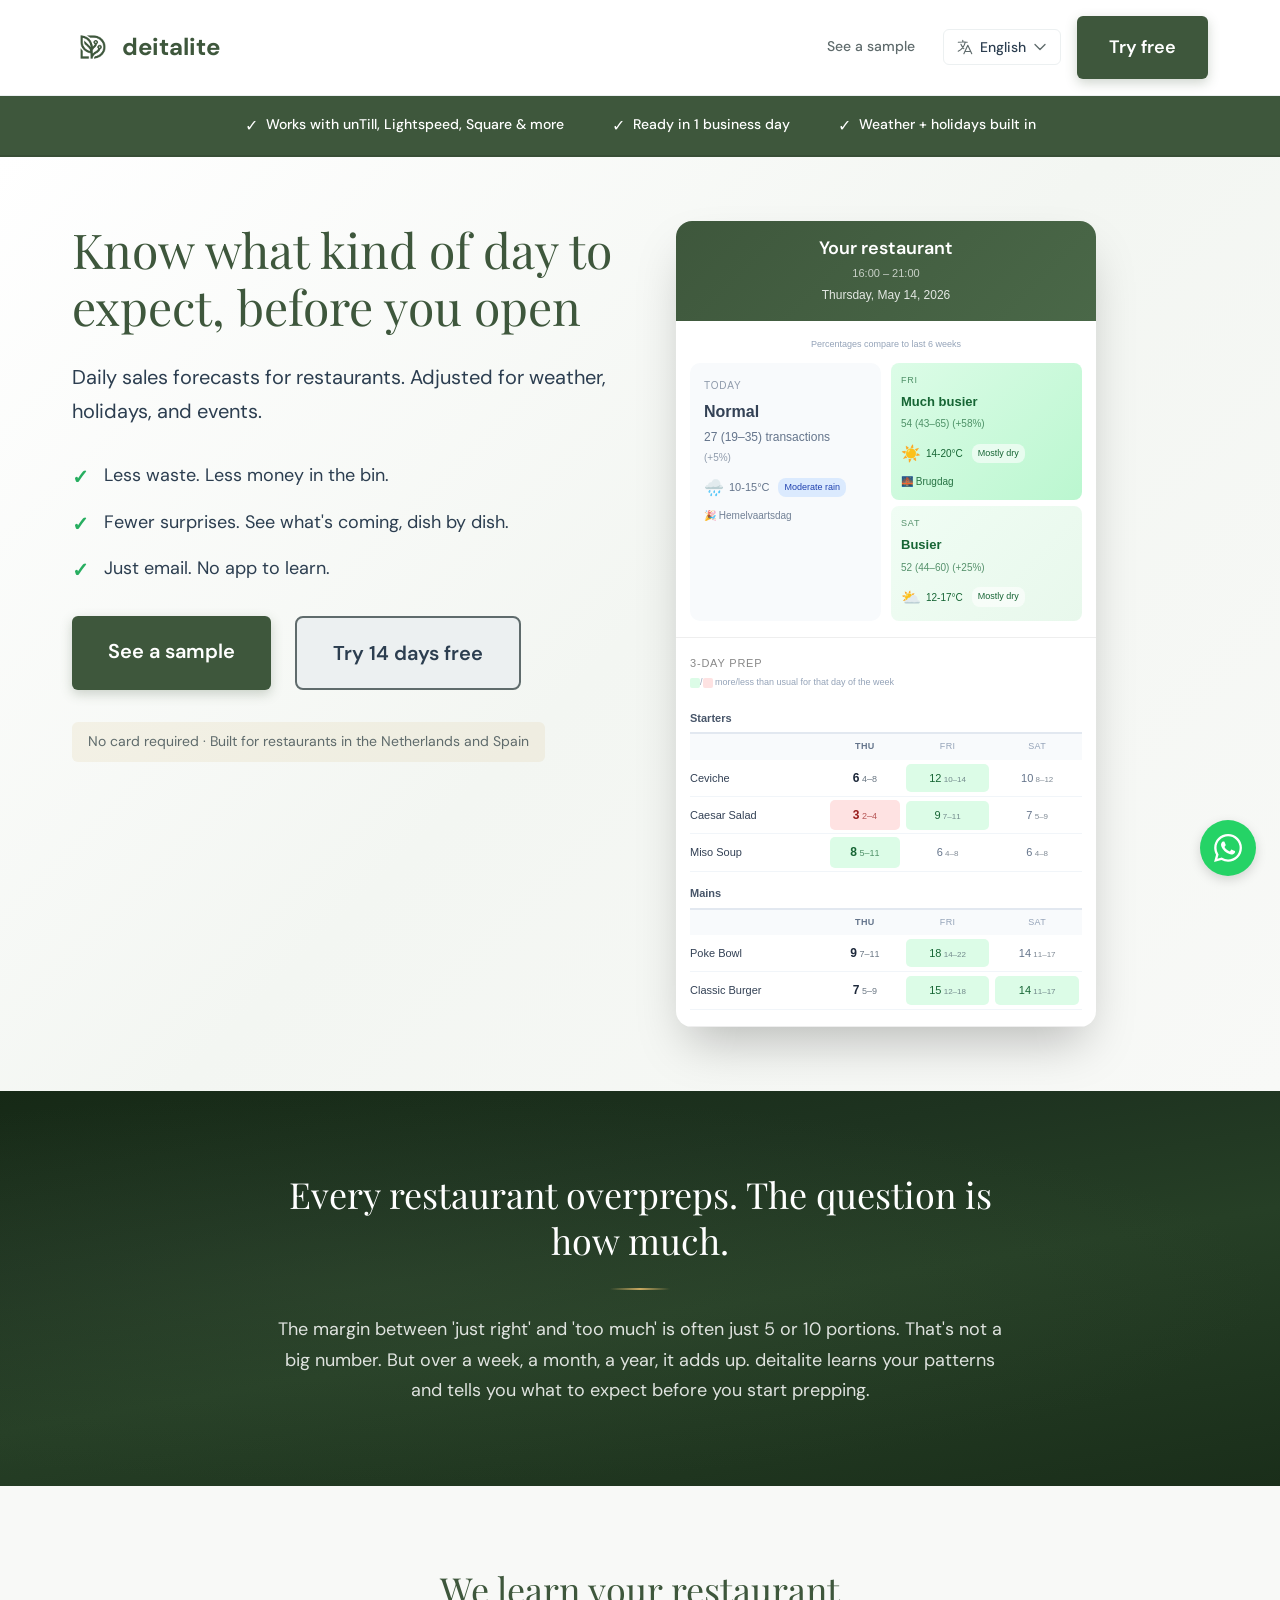
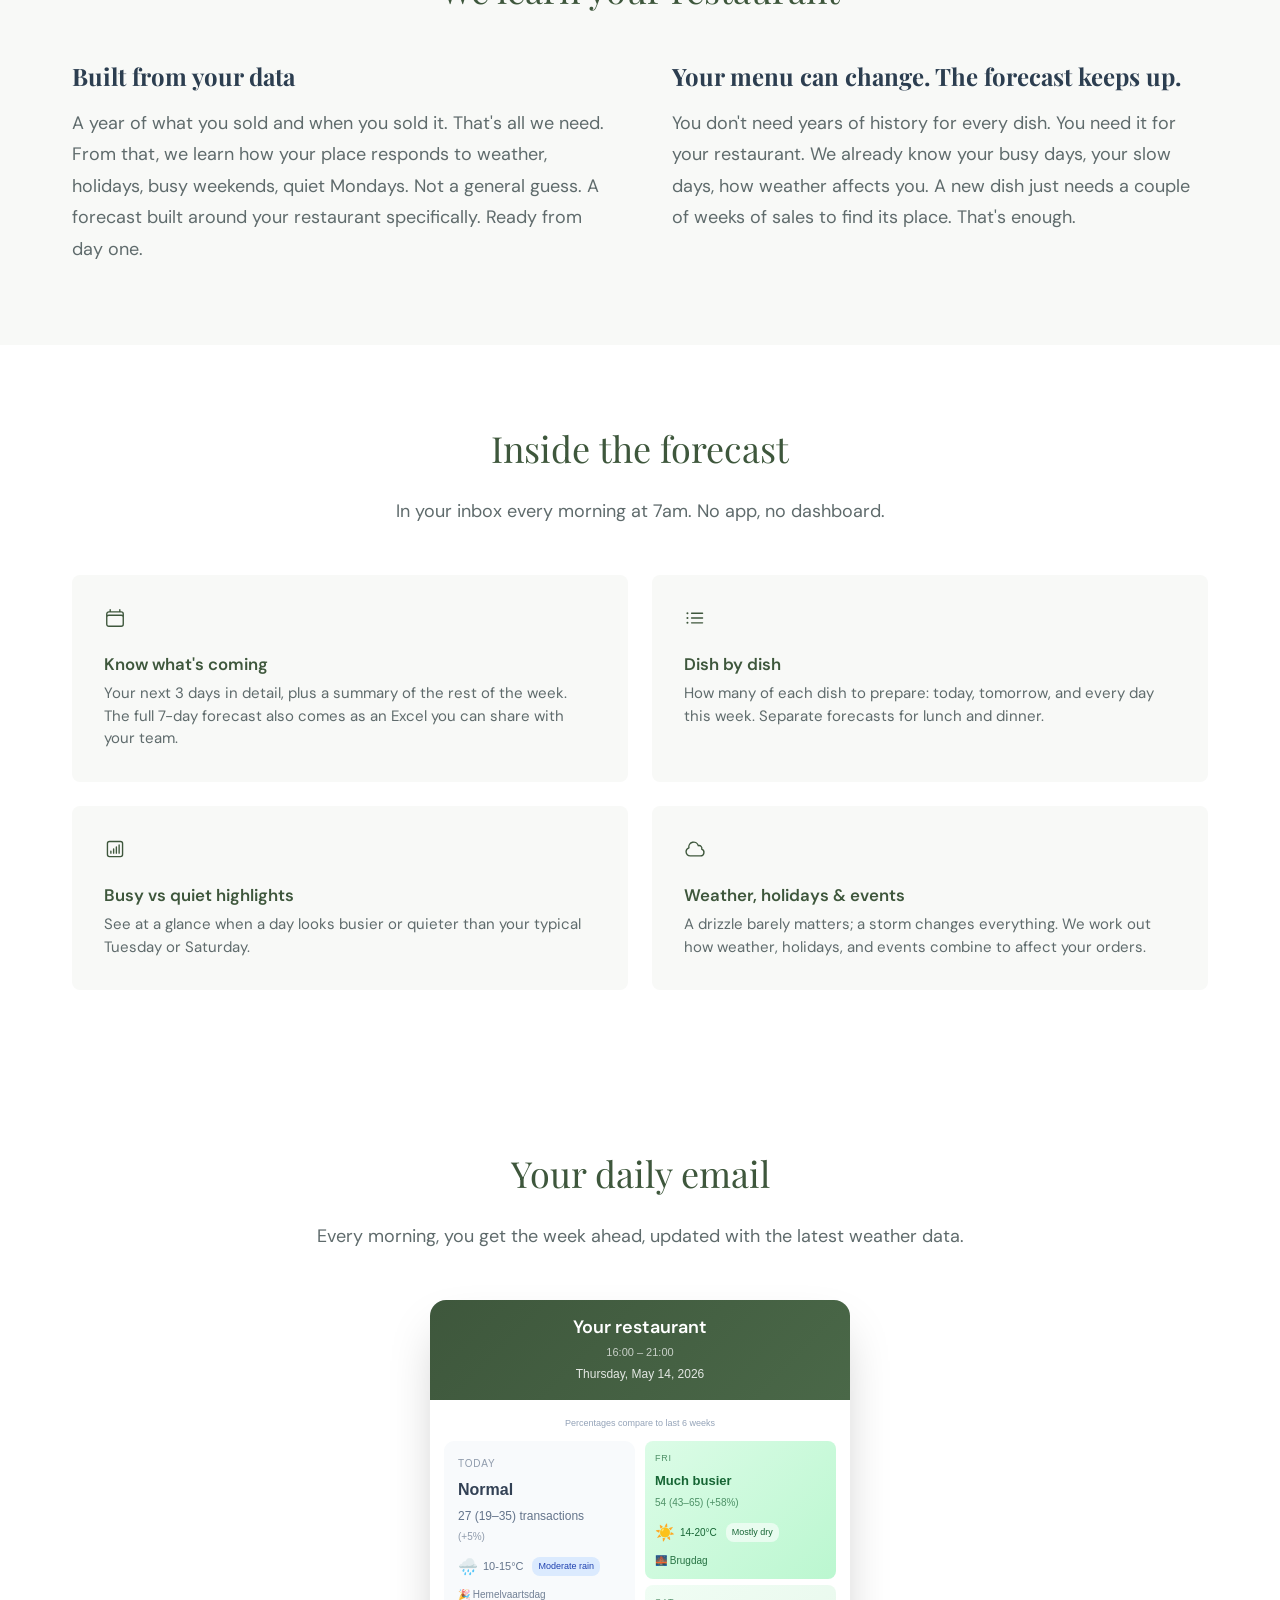
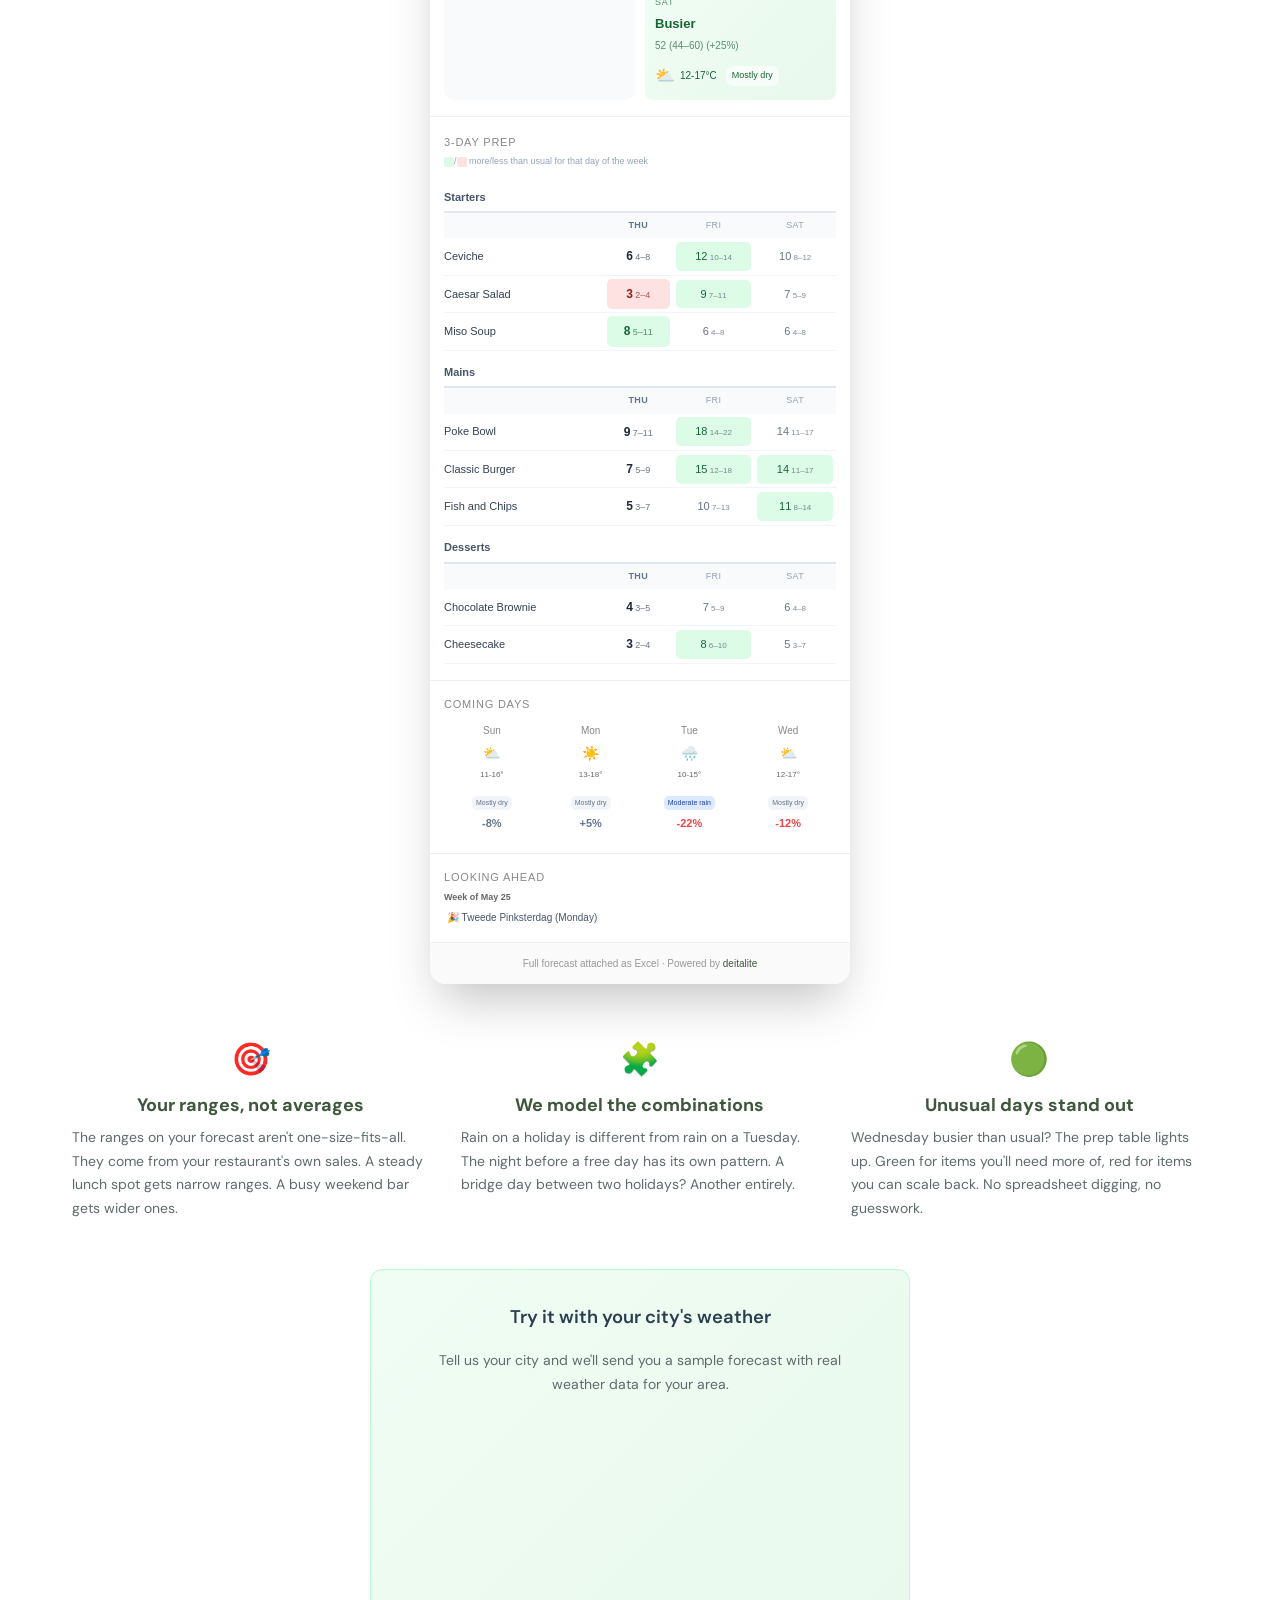
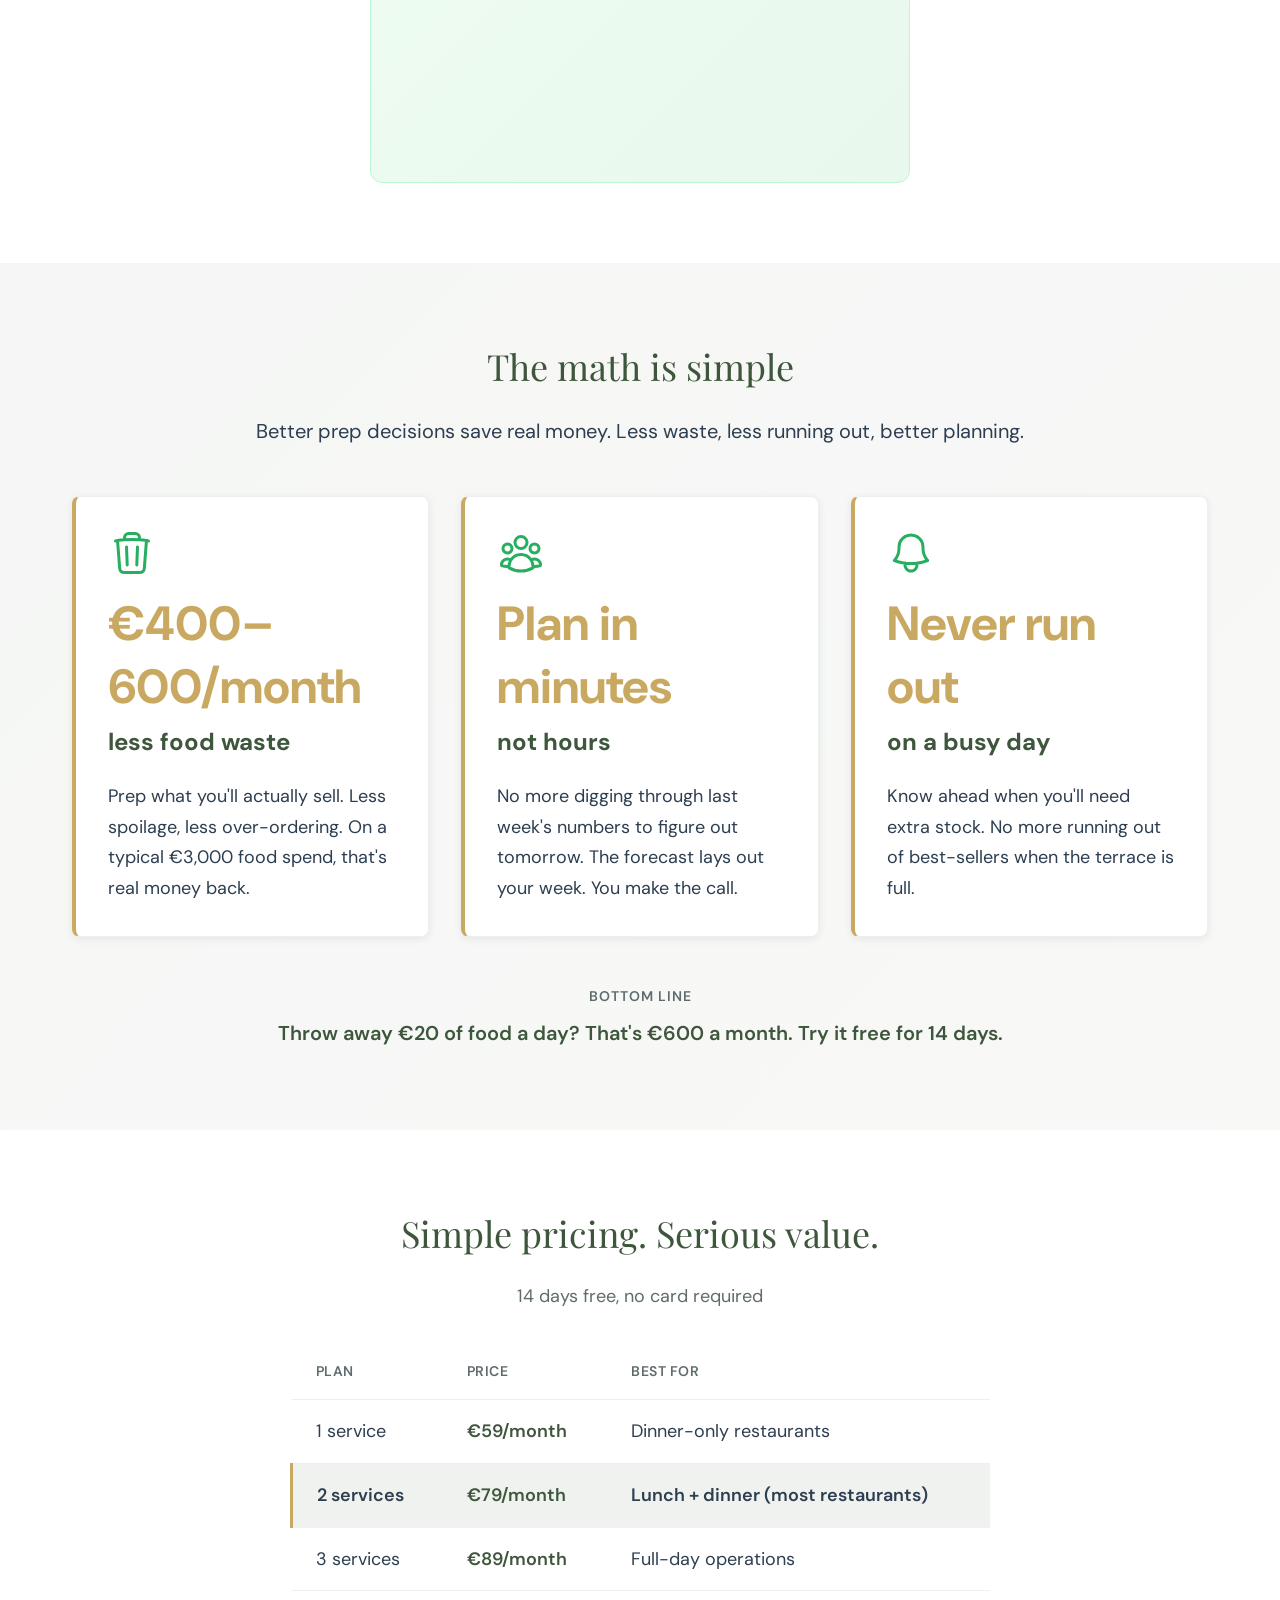
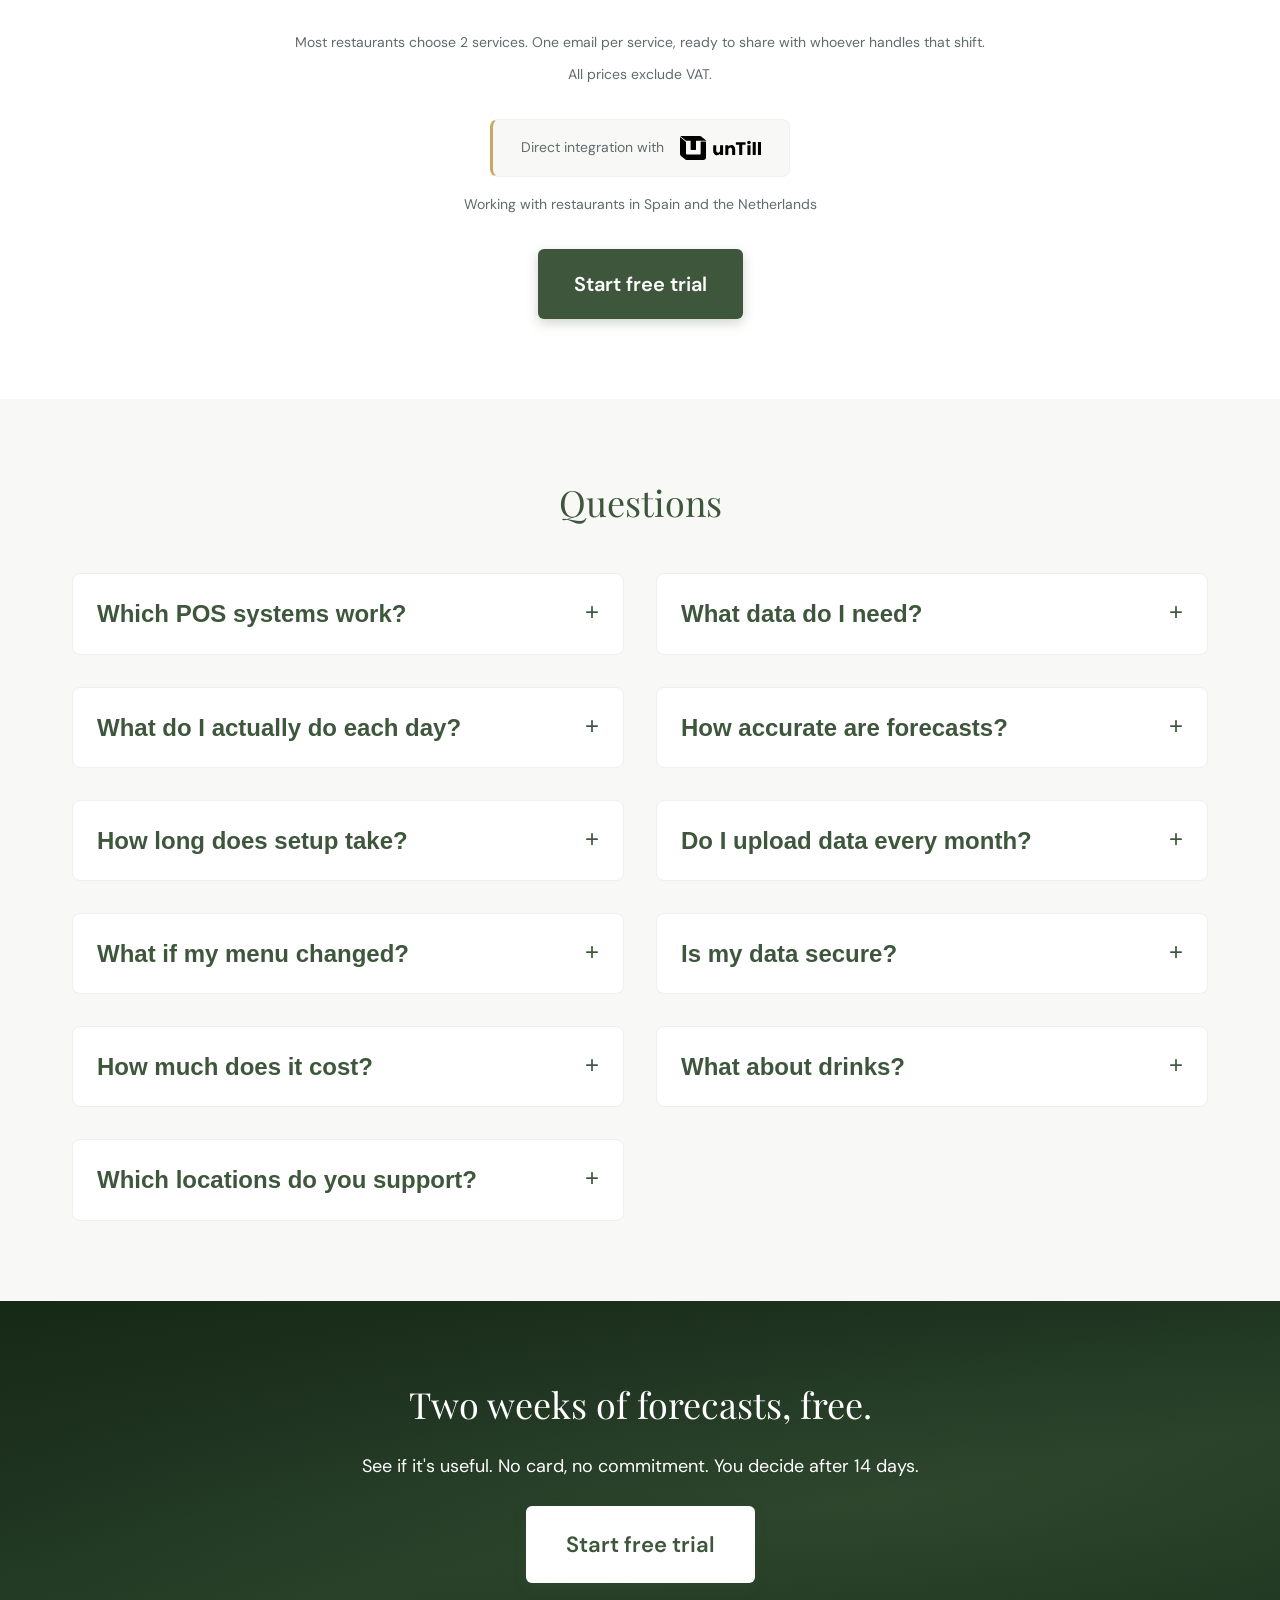
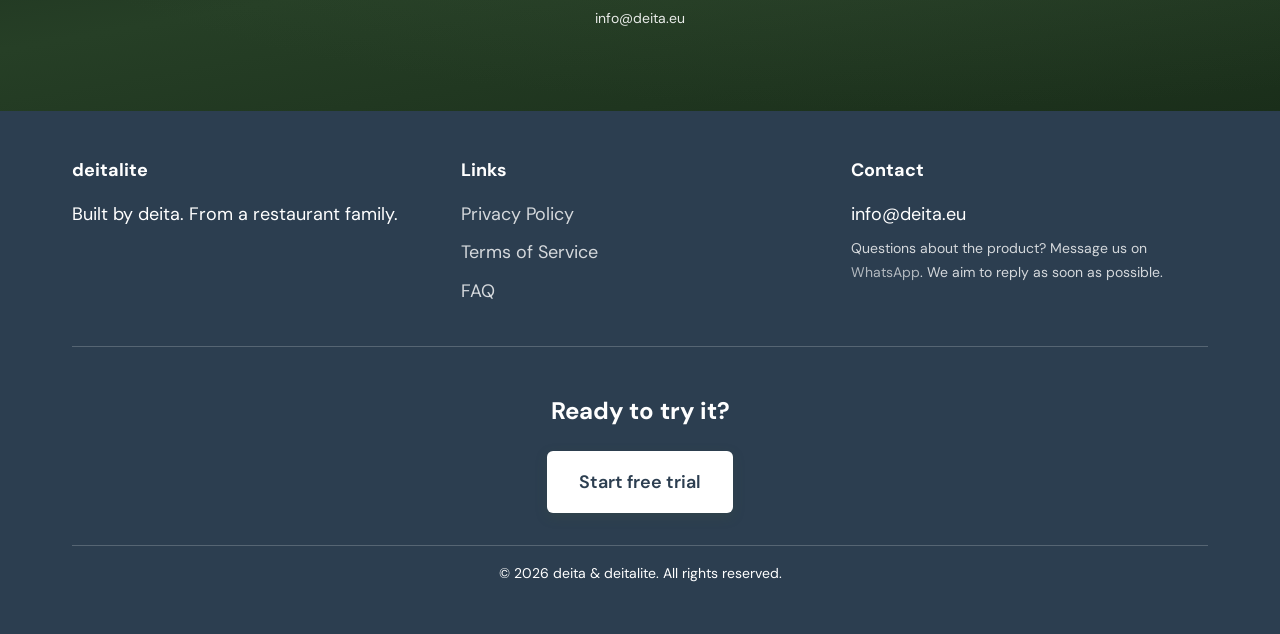
==== index.html @ 042b3a2a "Align copy with lo-hi ranges + gradient data FAQ (Gate 8 approved) Range-copy sweep (inter-claude 20" ====
<!DOCTYPE html>
<html lang="en">
<head>
  <meta charset="UTF-8">
  <meta name="viewport" content="width=device-width, initial-scale=1.0">
  <title>deitalite | Daily Prep Plan Adjusted for Weather</title>
  <meta name="description" content="Your daily prep plan, already adjusted for the weather. Item-level quantities for the week ahead. Works with any POS export. Try 14 days free.">

  <!-- Open Graph (social sharing) -->
  <meta property="og:title" content="deitalite | Daily Prep Plan Adjusted for Weather">
  <meta property="og:description" content="Stop guessing prep. Get item-level quantities for the week ahead, adjusted for weather.">
  <meta property="og:image" content="https://deitalite.com/assets/images/og-image.png">
  <meta property="og:url" content="https://deitalite.com">
  <meta property="og:type" content="website">

  <!-- Canonical URL -->
  <link rel="canonical" href="https://deitalite.com/">

  <!-- Favicon -->
  <link rel="icon" type="image/png" href="favicon.png">
  <link rel="apple-touch-icon" href="favicon.png">

  <!-- Fonts (non-render-blocking: loads async, swaps in when ready) -->
  <link rel="preconnect" href="https://fonts.googleapis.com">
  <link rel="preconnect" href="https://fonts.gstatic.com" crossorigin>
  <link href="https://fonts.googleapis.com/css2?family=DM+Sans:wght@300;400;500;600;700&family=Playfair+Display:wght@400;700&display=swap" rel="stylesheet" media="print" onload="this.media='all'">

  <!-- Styles -->
  <link rel="stylesheet" href="css/main.css">

  <!-- Privacy-friendly analytics by Plausible -->
  <script async src="https://plausible.io/js/pa-65TSuSNlhsvQWSmN3Vd-s.js"></script>
  <script>
    window.plausible=window.plausible||function(){(plausible.q=plausible.q||[]).push(arguments)},plausible.init=plausible.init||function(i){plausible.o=i||{}};
    plausible.init()
  </script>

  <!-- Schema Markup -->
  <script type="application/ld+json">
  {
    "@context": "https://schema.org",
    "@type": "SoftwareApplication",
    "name": "deitalite",
    "applicationCategory": "BusinessApplication",
    "description": "Daily prep plan for restaurants, adjusted for weather and local events"
  }
  </script>
  <script type="application/ld+json">
  {
    "@context": "https://schema.org",
    "@type": "FAQPage",
    "mainEntity": [
      {"@type": "Question", "name": "Which POS systems work?", "acceptedAnswer": {"@type": "Answer", "text": "We have direct integration with unTill. For other systems (Lightspeed, Square, Toast, Zettle, etc.), export item-level sales as Excel."}},
      {"@type": "Question", "name": "What data do I need?", "acceptedAnswer": {"@type": "Answer", "text": "The more history, the better. A full year covers all seasons; two years is sharpest. Less than a year still works: you get forecasts from day one, and the forecast catches up on seasons it has not seen yet as they come in. Your export should include the date, what was sold, and how many."}},
      {"@type": "Question", "name": "How accurate are forecasts?", "acceptedAnswer": {"@type": "Answer", "text": "Honest enough to plan by. Every forecast shows a number plus a range: plan for 12, and a normal day lands between 8 and 16. About 7 days out of 10, actual sales land inside that range, and the range is sized to how much your sales actually vary. The goal isn't to hit exact numbers. It's to reduce waste, avoid running out, and spot unusual days before they happen."}},
      {"@type": "Question", "name": "How long does setup take?", "acceptedAnswer": {"@type": "Answer", "text": "1 business day. You export and send your sales data. We build your forecast and start sending daily emails within one business day."}},
      {"@type": "Question", "name": "How much does it cost?", "acceptedAnswer": {"@type": "Answer", "text": "€59-89/month depending on how many services you need. Start with a 14-day free trial, no card required."}}
    ]
  }
  </script>
</head>
<body>

  <!-- Header (Sticky) -->
  <header id="header">
    <div class="container">
      <a href="#" class="logo"><img src="assets/images/deita_only_logo.png" alt="" class="logo-icon">deitalite</a>
      <div class="header-right">
        <!-- Secondary link: See a sample -->
        <a href="#proof" class="header-link" data-i18n="nav.sample">See a sample</a>
        <!-- Language Selector -->
        <div id="language-selector" class="language-selector" role="combobox" aria-expanded="false" aria-haspopup="listbox" aria-label="Select language">
          <button type="button" class="lang-button" aria-expanded="false" aria-haspopup="listbox">
            <svg class="lang-icon" xmlns="http://www.w3.org/2000/svg" fill="none" viewBox="0 0 24 24" stroke-width="1.5" stroke="currentColor" aria-hidden="true">
              <path stroke-linecap="round" stroke-linejoin="round" d="m10.5 21 5.25-11.25L21 21m-9-3h7.5M3 5.621a48.474 48.474 0 0 1 6-.371m0 0c1.12 0 2.233.038 3.334.114M9 5.25V3m3.334 2.364C11.176 10.658 7.69 15.08 3 17.502m9.334-12.138c.896.061 1.785.147 2.666.257m-4.589 8.495a18.023 18.023 0 0 1-3.827-5.802" />
            </svg>
            <span id="current-lang">English</span>
            <svg class="chevron-icon" xmlns="http://www.w3.org/2000/svg" fill="none" viewBox="0 0 24 24" stroke-width="2" stroke="currentColor" width="14" height="14" aria-hidden="true">
              <path stroke-linecap="round" stroke-linejoin="round" d="m19.5 8.25-7.5 7.5-7.5-7.5" />
            </svg>
          </button>
          <div class="lang-dropdown" role="listbox" aria-label="Languages">
            <div class="lang-option" role="option" data-lang="en" tabindex="0">English</div>
            <div class="lang-option" role="option" data-lang="nl" tabindex="0">Nederlands</div>
            <div class="lang-option" role="option" data-lang="es" tabindex="0">Español</div>
          </div>
        </div>
        <a href="start.html" class="btn-primary" data-i18n="nav.cta">Try free</a>
      </div>
    </div>
  </header>

  <!-- USP Banner -->
  <div id="usp-banner">
    <div class="container">
      <div class="usp-items">
        <div class="usp-item">
          <span class="usp-icon">✓</span>
          <span data-i18n="usp.item1">Works with unTill, Lightspeed, Square & more</span>
        </div>
        <div class="usp-item">
          <span class="usp-icon">✓</span>
          <span data-i18n="usp.item2">Ready in 1 business day</span>
        </div>
        <div class="usp-item">
          <span class="usp-icon">✓</span>
          <span data-i18n="usp.item3">Weather + holidays built in</span>
        </div>
      </div>
    </div>
  </div>

  <!-- Section 1: Hero -->
  <section id="hero">
    <div class="container">
      <div class="hero-content">
        <h1 data-i18n="hero.title">Know what kind of day to expect, before you open</h1>
        <p class="hero-subheadline" data-i18n="hero.subtitle">Daily sales forecasts for restaurants. Adjusted for weather, holidays, and events.</p>
        <ul class="hero-benefits">
          <li data-i18n="hero.benefit1">Less waste. Less money in the bin.</li>
          <li data-i18n="hero.benefit2">Fewer surprises. See what's coming, dish by dish.</li>
          <li data-i18n="hero.benefit3">Just email. No app to learn.</li>
        </ul>
        <div class="hero-cta-buttons">
          <a href="#proof" class="btn-primary btn-large" data-i18n="hero.demo">See a sample</a>
          <a href="start.html" class="btn-secondary btn-large" data-i18n="hero.cta">Try 14 days free</a>
        </div>
        <p class="hero-trust-signal" data-i18n="hero.trust">No card required · Built for restaurants in the Netherlands and Spain</p>
      </div>
      <div class="hero-visual">
        <!-- Compact Email Mockup -->
        <div class="email-mockup email-mockup-compact">
          <div class="email-card">
            <div class="em-header">
              <h2>Your restaurant</h2>
              <div class="em-service">16:00 – 21:00</div>
              <div class="em-date">Thursday, May 14, 2026</div>
            </div>
            <div class="em-forecast">
              <div class="em-forecast-hint">Percentages compare to last 6 weeks</div>
              <div class="em-forecast-grid">
                <div class="em-today em-card-normal">
                  <div class="em-label">Today</div>
                  <div class="em-status">Normal</div>
                  <div class="em-amount">27 (19–35) transactions</div>
                  <div class="em-pct">(+5%)</div>
                  <div class="em-weather">
                    <span class="em-weather-icon">🌧️</span>
                    <span>10-15°C</span>
                    <span class="em-rain-badge em-rain-badge-moderate">Moderate rain</span>
                  </div>
                  <div class="em-event">🎉 Hemelvaartsdag</div>
                </div>
                <div class="em-secondary">
                  <div class="em-small em-card-much-busier">
                    <div class="em-label">Fri</div>
                    <div class="em-status em-status-up">Much busier</div>
                    <div class="em-pct">54 (43–65) (+58%)</div>
                    <div class="em-weather">
                      <span class="em-weather-icon">☀️</span>
                      <span>14-20°C</span>
                      <span class="em-rain-badge">Mostly dry</span>
                    </div>
                    <div class="em-event">🌉 Brugdag</div>
                  </div>
                  <div class="em-small em-card-busier">
                    <div class="em-label">Sat</div>
                    <div class="em-status em-status-up">Busier</div>
                    <div class="em-pct">52 (44–60) (+25%)</div>
                    <div class="em-weather">
                      <span class="em-weather-icon">⛅</span>
                      <span>12-17°C</span>
                      <span class="em-rain-badge">Mostly dry</span>
                    </div>
                  </div>
                </div>
              </div>
            </div>
            <div class="em-prep">
              <div class="em-section-title">3-Day Prep</div>
              <div class="em-section-hint">
                <span class="em-swatch" style="background:#dcfce7;"></span>/<span class="em-swatch" style="background:#fee2e2;"></span> more/less than usual for that day of the week
              </div>
              <table class="em-table">
                <tr><td colspan="4" class="em-cat">Starters</td></tr>
                <tr class="em-thead">
                  <td></td>
                  <td class="em-today-col">Thu</td>
                  <td>Fri</td>
                  <td>Sat</td>
                </tr>
                <tr class="em-row">
                  <td>Ceviche</td>
                  <td><div class="em-cell"><span class="em-qty em-qty-normal">6</span><span class="em-range"> 4–8</span></div></td>
                  <td><div class="em-cell em-cell-up"><span class="em-qty-other em-qty-other-up">12</span><span class="em-range-light"> 10–14</span></div></td>
                  <td><div class="em-cell"><span class="em-qty-other em-qty-other-normal">10</span><span class="em-range-light"> 8–12</span></div></td>
                </tr>
                <tr class="em-row">
                  <td>Caesar Salad</td>
                  <td><div class="em-cell em-cell-down"><span class="em-qty em-qty-down">3</span><span class="em-range em-qty-down"> 2–4</span></div></td>
                  <td><div class="em-cell em-cell-up"><span class="em-qty-other em-qty-other-up">9</span><span class="em-range-light"> 7–11</span></div></td>
                  <td><div class="em-cell"><span class="em-qty-other em-qty-other-normal">7</span><span class="em-range-light"> 5–9</span></div></td>
                </tr>
                <tr class="em-row">
                  <td>Miso Soup</td>
                  <td><div class="em-cell em-cell-up"><span class="em-qty em-qty-up">8</span><span class="em-range em-qty-up"> 5–11</span></div></td>
                  <td><div class="em-cell"><span class="em-qty-other em-qty-other-normal">6</span><span class="em-range-light"> 4–8</span></div></td>
                  <td><div class="em-cell"><span class="em-qty-other em-qty-other-normal">6</span><span class="em-range-light"> 4–8</span></div></td>
                </tr>
                <tr><td colspan="4" class="em-cat" style="padding-top:12px;">Mains</td></tr>
                <tr class="em-thead">
                  <td></td>
                  <td class="em-today-col">Thu</td>
                  <td>Fri</td>
                  <td>Sat</td>
                </tr>
                <tr class="em-row">
                  <td>Poke Bowl</td>
                  <td><div class="em-cell"><span class="em-qty em-qty-normal">9</span><span class="em-range"> 7–11</span></div></td>
                  <td><div class="em-cell em-cell-up"><span class="em-qty-other em-qty-other-up">18</span><span class="em-range-light"> 14–22</span></div></td>
                  <td><div class="em-cell"><span class="em-qty-other em-qty-other-normal">14</span><span class="em-range-light"> 11–17</span></div></td>
                </tr>
                <tr class="em-row">
                  <td>Classic Burger</td>
                  <td><div class="em-cell"><span class="em-qty em-qty-normal">7</span><span class="em-range"> 5–9</span></div></td>
                  <td><div class="em-cell em-cell-up"><span class="em-qty-other em-qty-other-up">15</span><span class="em-range-light"> 12–18</span></div></td>
                  <td><div class="em-cell em-cell-up"><span class="em-qty-other em-qty-other-up">14</span><span class="em-range-light"> 11–17</span></div></td>
                </tr>
              </table>
            </div>
          </div>
        </div>
      </div>
    </div>
  </section>

  <!-- Section 2: Value Proposition -->
  <section id="problem">
    <div class="container-narrow">
      <h2 data-i18n="problem.title">Every restaurant overpreps. The question is how much.</h2>
      <div class="gold-rule"></div>
      <p data-i18n="problem.intro">The margin between 'just right' and 'too much' is often just 5 or 10 portions. That's not a big number. But over a week, a month, a year, it adds up. deitalite learns your patterns and tells you what to expect before you start prepping.</p>
    </div>
  </section>

  <!-- Section 3: How It Works -->
  <section id="how-it-works">
    <div class="container">
      <h2 data-i18n="how.title">We learn your restaurant</h2>
      <div class="how-blocks">
        <div class="how-block">
          <h3 data-i18n="how.depth.title">Built from your data</h3>
          <p data-i18n="how.depth.text">A year of what you sold and when you sold it. That's all we need. From that, we learn how your place responds to weather, holidays, busy weekends, quiet Mondays. Not a general guess. A forecast built around your restaurant specifically. Ready from day one.</p>
        </div>
        <div class="how-block">
          <h3 data-i18n="how.newitem.title">Your menu can change. The forecast keeps up.</h3>
          <p data-i18n="how.newitem.text">You don't need years of history for every dish. You need it for your restaurant. We already know your busy days, your slow days, how weather affects you. A new dish just needs a couple of weeks of sales to find its place. That's enough.</p>
        </div>
      </div>
    </div>
  </section>

  <!-- Section 4: What You Get Each Day -->
  <section id="features">
    <div class="container">
      <h2 data-i18n="features.title">Inside the forecast</h2>
      <p class="features-subtitle" data-i18n="features.subtitle">In your inbox every morning at 7am. No app, no dashboard.</p>

      <!-- Features: 2x2 open grid -->
      <div class="features-grid">
        <div class="feature-item">
          <svg xmlns="http://www.w3.org/2000/svg" fill="none" viewBox="0 0 24 24" stroke-width="1.5" stroke="currentColor" aria-hidden="true">
            <path stroke-linecap="round" stroke-linejoin="round" d="M6.75 3v2.25M17.25 3v2.25M3 18.75V7.5a2.25 2.25 0 0 1 2.25-2.25h13.5A2.25 2.25 0 0 1 21 7.5v11.25m-18 0A2.25 2.25 0 0 0 5.25 21h13.5A2.25 2.25 0 0 0 21 18.75m-18 0v-7.5A2.25 2.25 0 0 1 5.25 9h13.5A2.25 2.25 0 0 1 21 11.25v7.5" />
          </svg>
          <h3 data-i18n="features.item2.title">Know what's coming</h3>
          <p data-i18n="features.item2.text">Your next 3 days in detail, plus a summary of the rest of the week. The full 7-day forecast also comes as an Excel you can share with your team.</p>
        </div>
        <div class="feature-item">
          <svg xmlns="http://www.w3.org/2000/svg" fill="none" viewBox="0 0 24 24" stroke-width="1.5" stroke="currentColor" aria-hidden="true">
            <path stroke-linecap="round" stroke-linejoin="round" d="M8.25 6.75h12M8.25 12h12m-12 5.25h12M3.75 6.75h.007v.008H3.75V6.75Zm.375 0a.375.375 0 1 1-.75 0 .375.375 0 0 1 .75 0ZM3.75 12h.007v.008H3.75V12Zm.375 0a.375.375 0 1 1-.75 0 .375.375 0 0 1 .75 0Zm-.375 5.25h.007v.008H3.75v-.008Zm.375 0a.375.375 0 1 1-.75 0 .375.375 0 0 1 .75 0Z" />
          </svg>
          <h3 data-i18n="features.item1.title">Dish by dish</h3>
          <p data-i18n="features.item1.text">How many of each dish to prepare: today, tomorrow, and every day this week. Separate forecasts for lunch and dinner.</p>
        </div>
        <div class="feature-item">
          <svg xmlns="http://www.w3.org/2000/svg" fill="none" viewBox="0 0 24 24" stroke-width="1.5" stroke="currentColor" aria-hidden="true">
            <path stroke-linecap="round" stroke-linejoin="round" d="M7.5 14.25v2.25m3-4.5v4.5m3-6.75v6.75m3-9v9M6 20.25h12A2.25 2.25 0 0 0 20.25 18V6A2.25 2.25 0 0 0 18 3.75H6A2.25 2.25 0 0 0 3.75 6v12A2.25 2.25 0 0 0 6 20.25Z" />
          </svg>
          <h3 data-i18n="features.item3.title">Busy vs quiet highlights</h3>
          <p data-i18n="features.item3.text">Days that differ from your typical Tuesday or Saturday get flagged and color-coded.</p>
        </div>
        <div class="feature-item">
          <svg xmlns="http://www.w3.org/2000/svg" fill="none" viewBox="0 0 24 24" stroke-width="1.5" stroke="currentColor" aria-hidden="true">
            <path stroke-linecap="round" stroke-linejoin="round" d="M2.25 15a4.5 4.5 0 0 0 4.5 4.5H18a3.75 3.75 0 0 0 1.332-7.257 3 3 0 0 0-3.758-3.848 5.25 5.25 0 0 0-10.233 2.33A4.502 4.502 0 0 0 2.25 15Z" />
          </svg>
          <h3 data-i18n="features.item4.title">Weather, holidays & events</h3>
          <p data-i18n="features.item4.text">A drizzle barely matters; a storm changes everything. We model how weather, holidays, and events combine to shift your demand.</p>
        </div>
      </div>

    </div>
  </section>

  <!-- Section 5: Proof -->
  <section id="proof">
    <div class="container">
      <h2 data-i18n="proof.title">Your daily email</h2>
      <p class="proof-subtitle" data-i18n="proof.subtitle">Every morning, you get the week ahead, updated with the latest weather data.</p>

      <div class="proof-screenshot">
        <!-- Inline Email Mockup -->
        <div class="email-mockup">
          <div class="email-card">
            <div class="em-header">
              <h2>Your restaurant</h2>
              <div class="em-service">16:00 – 21:00</div>
              <div class="em-date">Thursday, May 14, 2026</div>
            </div>
            <div class="em-forecast">
              <div class="em-forecast-hint">Percentages compare to last 6 weeks</div>
              <div class="em-forecast-grid">
                <div class="em-today em-card-normal">
                  <div class="em-label">Today</div>
                  <div class="em-status">Normal</div>
                  <div class="em-amount">27 (19–35) transactions</div>
                  <div class="em-pct">(+5%)</div>
                  <div class="em-weather">
                    <span class="em-weather-icon">🌧️</span>
                    <span>10-15°C</span>
                    <span class="em-rain-badge em-rain-badge-moderate">Moderate rain</span>
                  </div>
                  <div class="em-event">🎉 Hemelvaartsdag</div>
                </div>
                <div class="em-secondary">
                  <div class="em-small em-card-much-busier">
                    <div class="em-label">Fri</div>
                    <div class="em-status em-status-up">Much busier</div>
                    <div class="em-pct">54 (43–65) (+58%)</div>
                    <div class="em-weather">
                      <span class="em-weather-icon">☀️</span>
                      <span>14-20°C</span>
                      <span class="em-rain-badge">Mostly dry</span>
                    </div>
                    <div class="em-event">🌉 Brugdag</div>
                  </div>
                  <div class="em-small em-card-busier">
                    <div class="em-label">Sat</div>
                    <div class="em-status em-status-up">Busier</div>
                    <div class="em-pct">52 (44–60) (+25%)</div>
                    <div class="em-weather">
                      <span class="em-weather-icon">⛅</span>
                      <span>12-17°C</span>
                      <span class="em-rain-badge">Mostly dry</span>
                    </div>
                  </div>
                </div>
              </div>
            </div>
            <div class="em-prep">
              <div class="em-section-title">3-Day Prep</div>
              <div class="em-section-hint">
                <span class="em-swatch" style="background:#dcfce7;"></span>/<span class="em-swatch" style="background:#fee2e2;"></span> more/less than usual for that day of the week
              </div>
              <table class="em-table">
                <tr><td colspan="4" class="em-cat">Starters</td></tr>
                <tr class="em-thead">
                  <td></td>
                  <td class="em-today-col">Thu</td>
                  <td>Fri</td>
                  <td>Sat</td>
                </tr>
                <tr class="em-row">
                  <td>Ceviche</td>
                  <td><div class="em-cell"><span class="em-qty em-qty-normal">6</span><span class="em-range"> 4–8</span></div></td>
                  <td><div class="em-cell em-cell-up"><span class="em-qty-other em-qty-other-up">12</span><span class="em-range-light"> 10–14</span></div></td>
                  <td><div class="em-cell"><span class="em-qty-other em-qty-other-normal">10</span><span class="em-range-light"> 8–12</span></div></td>
                </tr>
                <tr class="em-row">
                  <td>Caesar Salad</td>
                  <td><div class="em-cell em-cell-down"><span class="em-qty em-qty-down">3</span><span class="em-range em-qty-down"> 2–4</span></div></td>
                  <td><div class="em-cell em-cell-up"><span class="em-qty-other em-qty-other-up">9</span><span class="em-range-light"> 7–11</span></div></td>
                  <td><div class="em-cell"><span class="em-qty-other em-qty-other-normal">7</span><span class="em-range-light"> 5–9</span></div></td>
                </tr>
                <tr class="em-row">
                  <td>Miso Soup</td>
                  <td><div class="em-cell em-cell-up"><span class="em-qty em-qty-up">8</span><span class="em-range em-qty-up"> 5–11</span></div></td>
                  <td><div class="em-cell"><span class="em-qty-other em-qty-other-normal">6</span><span class="em-range-light"> 4–8</span></div></td>
                  <td><div class="em-cell"><span class="em-qty-other em-qty-other-normal">6</span><span class="em-range-light"> 4–8</span></div></td>
                </tr>
                <tr><td colspan="4" class="em-cat" style="padding-top:12px;">Mains</td></tr>
                <tr class="em-thead">
                  <td></td>
                  <td class="em-today-col">Thu</td>
                  <td>Fri</td>
                  <td>Sat</td>
                </tr>
                <tr class="em-row">
                  <td>Poke Bowl</td>
                  <td><div class="em-cell"><span class="em-qty em-qty-normal">9</span><span class="em-range"> 7–11</span></div></td>
                  <td><div class="em-cell em-cell-up"><span class="em-qty-other em-qty-other-up">18</span><span class="em-range-light"> 14–22</span></div></td>
                  <td><div class="em-cell"><span class="em-qty-other em-qty-other-normal">14</span><span class="em-range-light"> 11–17</span></div></td>
                </tr>
                <tr class="em-row">
                  <td>Classic Burger</td>
                  <td><div class="em-cell"><span class="em-qty em-qty-normal">7</span><span class="em-range"> 5–9</span></div></td>
                  <td><div class="em-cell em-cell-up"><span class="em-qty-other em-qty-other-up">15</span><span class="em-range-light"> 12–18</span></div></td>
                  <td><div class="em-cell em-cell-up"><span class="em-qty-other em-qty-other-up">14</span><span class="em-range-light"> 11–17</span></div></td>
                </tr>
                <tr class="em-row">
                  <td>Fish and Chips</td>
                  <td><div class="em-cell"><span class="em-qty em-qty-normal">5</span><span class="em-range"> 3–7</span></div></td>
                  <td><div class="em-cell"><span class="em-qty-other em-qty-other-normal">10</span><span class="em-range-light"> 7–13</span></div></td>
                  <td><div class="em-cell em-cell-up"><span class="em-qty-other em-qty-other-up">11</span><span class="em-range-light"> 8–14</span></div></td>
                </tr>
                <tr><td colspan="4" class="em-cat" style="padding-top:12px;">Desserts</td></tr>
                <tr class="em-thead">
                  <td></td>
                  <td class="em-today-col">Thu</td>
                  <td>Fri</td>
                  <td>Sat</td>
                </tr>
                <tr class="em-row">
                  <td>Chocolate Brownie</td>
                  <td><div class="em-cell"><span class="em-qty em-qty-normal">4</span><span class="em-range"> 3–5</span></div></td>
                  <td><div class="em-cell"><span class="em-qty-other em-qty-other-normal">7</span><span class="em-range-light"> 5–9</span></div></td>
                  <td><div class="em-cell"><span class="em-qty-other em-qty-other-normal">6</span><span class="em-range-light"> 4–8</span></div></td>
                </tr>
                <tr class="em-row">
                  <td>Cheesecake</td>
                  <td><div class="em-cell"><span class="em-qty em-qty-normal">3</span><span class="em-range"> 2–4</span></div></td>
                  <td><div class="em-cell em-cell-up"><span class="em-qty-other em-qty-other-up">8</span><span class="em-range-light"> 6–10</span></div></td>
                  <td><div class="em-cell"><span class="em-qty-other em-qty-other-normal">5</span><span class="em-range-light"> 3–7</span></div></td>
                </tr>
              </table>
            </div>
            <div class="em-week">
              <div class="em-section-title">Coming Days</div>
              <div class="em-week-grid">
                <div class="em-week-day">
                  <div class="em-day-name">Sun</div>
                  <div class="em-day-weather">⛅</div>
                  <div class="em-day-temp">11-16°</div>
                  <div class="em-day-rain" style="background:#f1f5f9;color:#64748b;">Mostly dry</div>
                  <div class="em-day-pct normal">-8%</div>
                </div>
                <div class="em-week-day">
                  <div class="em-day-name">Mon</div>
                  <div class="em-day-weather">☀️</div>
                  <div class="em-day-temp">13-18°</div>
                  <div class="em-day-rain" style="background:#f1f5f9;color:#64748b;">Mostly dry</div>
                  <div class="em-day-pct normal">+5%</div>
                </div>
                <div class="em-week-day">
                  <div class="em-day-name">Tue</div>
                  <div class="em-day-weather">🌧️</div>
                  <div class="em-day-temp">10-15°</div>
                  <div class="em-day-rain" style="background:#dbeafe;color:#1e40af;">Moderate rain</div>
                  <div class="em-day-pct down">-22%</div>
                </div>
                <div class="em-week-day">
                  <div class="em-day-name">Wed</div>
                  <div class="em-day-weather">⛅</div>
                  <div class="em-day-temp">12-17°</div>
                  <div class="em-day-rain" style="background:#f1f5f9;color:#64748b;">Mostly dry</div>
                  <div class="em-day-pct down">-12%</div>
                </div>
              </div>
            </div>
            <div class="em-lookahead">
              <div class="em-section-title">Looking Ahead</div>
              <div class="em-la-week">
                <div class="em-la-week-label">Week of May 25</div>
                <div class="em-la-event">🎉 Tweede Pinksterdag (Monday)</div>
              </div>
            </div>
            <div class="em-footer">
              <p>Full forecast attached as Excel · Powered by <a href="#">deitalite</a></p>
            </div>
          </div>
        </div>
      </div>

      <div class="proof-callouts">
        <div class="proof-callout">
          <div class="proof-callout-icon">🎯</div>
          <h4 data-i18n="proof.callout1.title">Your ranges, not averages</h4>
          <p data-i18n="proof.callout1.text">The ranges on your forecast aren't one-size-fits-all. They come from your restaurant's own sales. A steady lunch spot gets narrow ranges. A busy weekend bar gets wider ones.</p>
        </div>
        <div class="proof-callout">
          <div class="proof-callout-icon">🧩</div>
          <h4 data-i18n="proof.callout2.title">We model the combinations</h4>
          <p data-i18n="proof.callout2.text">Rain on a holiday is different from rain on a Tuesday. The night before a free day has its own pattern. A bridge day between two holidays? Another entirely.</p>
        </div>
        <div class="proof-callout">
          <div class="proof-callout-icon">🟢</div>
          <h4 data-i18n="proof.callout3.title">Deviations highlighted at a glance</h4>
          <p data-i18n="proof.callout3.text">Wednesday busier than usual? The prep table lights up. Green for items you'll need more of, red for items you can scale back. No spreadsheet digging, no guesswork.</p>
        </div>
      </div>

      <!-- Demo email collection form (Tally) -->
      <div class="demo-form-container demo-form-prominent">
        <p class="demo-form-title" data-i18n="proof.form.title">Try it with your city's weather</p>
        <p class="demo-form-subtitle" data-i18n="proof.form.subtitle">Tell us your city and we'll send you a sample forecast with real weather data for your area.</p>
        <div class="demo-tally-wrap">
          <iframe
            id="demo-tally-form"
            data-tally-src="https://tally.so/embed/zxKQV8?alignLeft=1&hideTitle=1&transparentBackground=1&dynamicHeight=1"
            loading="lazy"
            width="100%"
            height="320"
            frameborder="0"
            marginheight="0"
            marginwidth="0"
            title="Request a sample forecast"
          ></iframe>
        </div>
      </div>
    </div>
  </section>

  <!-- Section 6: ROI -->
  <section id="roi">
    <div class="container">
      <h2 data-i18n="roi.title">The math is simple</h2>
      <p class="roi-subtitle" data-i18n="roi.subtitle">Better prep decisions save real money. Less waste, less running out, better planning.</p>
      <div class="stats-grid">
        <div class="stat-card">
          <div class="stat-icon">
            <svg xmlns="http://www.w3.org/2000/svg" fill="none" viewBox="0 0 24 24" stroke-width="1.5" stroke="currentColor" aria-hidden="true">
              <path stroke-linecap="round" stroke-linejoin="round" d="m14.74 9-.346 9m-4.788 0L9.26 9m9.968-3.21c.342.052.682.107 1.022.166m-1.022-.165L18.16 19.673a2.25 2.25 0 0 1-2.244 2.077H8.084a2.25 2.25 0 0 1-2.244-2.077L4.772 5.79m14.456 0a48.108 48.108 0 0 0-3.478-.397m-12 .562c.34-.059.68-.114 1.022-.165m0 0a48.11 48.11 0 0 1 3.478-.397m7.5 0v-.916c0-1.18-.91-2.164-2.09-2.201a51.964 51.964 0 0 0-3.32 0c-1.18.037-2.09 1.022-2.09 2.201v.916m7.5 0a48.667 48.667 0 0 0-7.5 0" />
            </svg>
          </div>
          <h3><span class="stat-number-inline" data-i18n="roi.stat1.number">€400–600/month</span><span data-i18n="roi.stat1.title">less food waste</span></h3>
          <p data-i18n="roi.stat1.text">Prep what you'll actually sell. Less spoilage, less over-ordering. On a typical €3,000 food spend, that's real money back.</p>
        </div>
        <div class="stat-card">
          <div class="stat-icon">
            <svg xmlns="http://www.w3.org/2000/svg" fill="none" viewBox="0 0 24 24" stroke-width="1.5" stroke="currentColor" aria-hidden="true">
              <path stroke-linecap="round" stroke-linejoin="round" d="M18 18.72a9.094 9.094 0 0 0 3.741-.479 3 3 0 0 0-4.682-2.72m.94 3.198.001.031c0 .225-.012.447-.037.666A11.944 11.944 0 0 1 12 21c-2.17 0-4.207-.576-5.963-1.584A6.062 6.062 0 0 1 6 18.719m12 0a5.971 5.971 0 0 0-.941-3.197m0 0A5.995 5.995 0 0 0 12 12.75a5.995 5.995 0 0 0-5.058 2.772m0 0a3 3 0 0 0-4.681 2.72 8.986 8.986 0 0 0 3.74.477m.94-3.197a5.971 5.971 0 0 0-.94 3.197M15 6.75a3 3 0 1 1-6 0 3 3 0 0 1 6 0Zm6 3a2.25 2.25 0 1 1-4.5 0 2.25 2.25 0 0 1 4.5 0Zm-13.5 0a2.25 2.25 0 1 1-4.5 0 2.25 2.25 0 0 1 4.5 0Z" />
            </svg>
          </div>
          <h3><span class="stat-number-inline" data-i18n="roi.stat2.number">Plan in minutes</span><span data-i18n="roi.stat2.title">not hours</span></h3>
          <p data-i18n="roi.stat2.text">No more digging through last week's numbers to figure out tomorrow. The forecast lays out your week. You make the call.</p>
        </div>
        <div class="stat-card">
          <div class="stat-icon">
            <svg xmlns="http://www.w3.org/2000/svg" fill="none" viewBox="0 0 24 24" stroke-width="1.5" stroke="currentColor" aria-hidden="true">
              <path stroke-linecap="round" stroke-linejoin="round" d="M14.857 17.082a23.848 23.848 0 0 0 5.454-1.31A8.967 8.967 0 0 1 18 9.75V9A6 6 0 0 0 6 9v.75a8.967 8.967 0 0 1-2.312 6.022c1.733.64 3.56 1.085 5.455 1.31m5.714 0a24.255 24.255 0 0 1-5.714 0m5.714 0a3 3 0 1 1-5.714 0" />
            </svg>
          </div>
          <h3><span class="stat-number-inline" data-i18n="roi.stat3.number">Never run out</span><span data-i18n="roi.stat3.title">on a busy day</span></h3>
          <p data-i18n="roi.stat3.text">Know ahead when you'll need extra stock. No more running out of best-sellers when the terrace is full.</p>
        </div>
      </div>
      <p class="roi-example-label" data-i18n="roi.exampleLabel">Bottom line</p>
      <p class="roi-example" data-i18n="roi.example">Throw away €20 of food a day? That's €600 a month. Try it free for 14 days.</p>
    </div>
  </section>

  <!-- Section 7: Pricing -->
  <section id="pricing">
    <div class="container">
      <h2 data-i18n="pricing.title">Simple pricing. Serious value.</h2>
      <p class="pricing-subtitle" data-i18n="pricing.subtitle">14 days free, no card required</p>
      <div class="pricing-table-container">
        <table class="pricing-table">
          <thead>
            <tr>
              <th data-i18n="pricing.col.plan">Plan</th>
              <th data-i18n="pricing.col.price">Price</th>
              <th data-i18n="pricing.col.bestfor">Best for</th>
            </tr>
          </thead>
          <tbody>
            <tr>
              <td data-i18n="pricing.tier1.name">1 service</td>
              <td data-i18n="pricing.tier1.price">€59/month</td>
              <td data-i18n="pricing.tier1.desc">Dinner-only restaurants</td>
            </tr>
            <tr class="pricing-row-highlight">
              <td data-i18n="pricing.tier2.name">2 services</td>
              <td data-i18n="pricing.tier2.price">€79/month</td>
              <td data-i18n="pricing.tier2.desc">Lunch + dinner (most restaurants)</td>
            </tr>
            <tr>
              <td data-i18n="pricing.tier3.name">3 services</td>
              <td data-i18n="pricing.tier3.price">€89/month</td>
              <td data-i18n="pricing.tier3.desc">Full-day operations</td>
            </tr>
          </tbody>
        </table>
      </div>
      <p class="pricing-note" data-i18n="pricing.note">Most restaurants choose 2 services. One email per service, ready to share with whoever handles that shift.</p>
      <p class="pricing-vat" data-i18n="pricing.vat">All prices exclude VAT.</p>

      <!-- Integration partner -->
      <div class="integration-badge">
        <p class="integration-label" data-i18n="pricing.integration">Direct integration with</p>
        <img src="assets/images/untill-logo.svg" alt="unTill" class="integration-logo">
      </div>

      <p class="pricing-regions" data-i18n="pricing.regions">Working with restaurants in Spain and the Netherlands</p>

      <div class="section-cta" style="margin-top: var(--spacing-lg);">
        <a href="start.html" class="btn-primary btn-large" data-i18n="pricing.cta">Start free trial</a>
      </div>
    </div>
  </section>

  <!-- Section 8: FAQ (REWORKED - Shorter answers, added POS clarity) -->
  <section id="faq">
    <div class="container">
      <h2 data-i18n="faq.title">Questions</h2>
      <div class="faq-grid">
        <div class="faq-item">
          <button class="faq-question" aria-expanded="false" aria-controls="faq-1-answer">
            <h3 data-i18n="faq.q1.question">Which POS systems work?</h3>
            <span class="faq-icon" aria-hidden="true">+</span>
          </button>
          <div class="faq-answer" id="faq-1-answer" role="region" aria-labelledby="faq-1-q">
            <p data-i18n="faq.q1.answer"><strong>We have direct integration with unTill.</strong> For other systems (Lightspeed, Square, Toast, Zettle, etc.), export item-level sales as Excel. If you can pull a sales report with date, item name, and quantity, we can use it.</p>
          </div>
        </div>
        <div class="faq-item">
          <button class="faq-question" aria-expanded="false" aria-controls="faq-2-answer">
            <h3 data-i18n="faq.q2.question">What data do I need?</h3>
            <span class="faq-icon" aria-hidden="true">+</span>
          </button>
          <div class="faq-answer" id="faq-2-answer" role="region">
            <p data-i18n="faq.q2.answer"><strong>The more history, the better.</strong> A full year covers all seasons; two years is sharpest. Less than a year still works: you get forecasts from day one, and the forecast catches up on seasons it has not seen yet as they come in. Your export should include the date, what was sold, and how many.</p>
          </div>
        </div>
        <div class="faq-item">
          <button class="faq-question" aria-expanded="false" aria-controls="faq-3-answer">
            <h3 data-i18n="faq.q3.question">What do I actually do each day?</h3>
            <span class="faq-icon" aria-hidden="true">+</span>
          </button>
          <div class="faq-answer" id="faq-3-answer" role="region">
            <p data-i18n="faq.q3.answer"><strong>Check email → see quantities → share with team. 30 seconds.</strong> Most restaurants check once a day or a few times a week. You see the week ahead plus upcoming events, adjust prep/ordering/staffing accordingly. It's a quick check, not a system to manage.</p>
          </div>
        </div>
        <div class="faq-item">
          <button class="faq-question" aria-expanded="false" aria-controls="faq-4-answer">
            <h3 data-i18n="faq.q4.question">How accurate are forecasts?</h3>
            <span class="faq-icon" aria-hidden="true">+</span>
          </button>
          <div class="faq-answer" id="faq-4-answer" role="region">
            <p data-i18n="faq.q4.answer"><strong>Honest enough to plan by.</strong> Every forecast shows a number plus a range: plan for 12, and a normal day lands between 8 and 16. About 7 days out of 10, actual sales land inside that range, and the range is sized to how much your sales actually vary. The goal isn't to hit exact numbers. It's to reduce waste, avoid running out, and spot unusual days before they happen. We'd rather give you a realistic range than pretend we can nail it every time.</p>
          </div>
        </div>
        <div class="faq-item">
          <button class="faq-question" aria-expanded="false" aria-controls="faq-5-answer">
            <h3 data-i18n="faq.q5.question">How long does setup take?</h3>
            <span class="faq-icon" aria-hidden="true">+</span>
          </button>
          <div class="faq-answer" id="faq-5-answer" role="region">
            <p data-i18n="faq.q5.answer"><strong>1 business day.</strong> You export and send your sales data. We build your forecast and start sending daily emails within one business day.</p>
          </div>
        </div>
        <div class="faq-item">
          <button class="faq-question" aria-expanded="false" aria-controls="faq-6-answer">
            <h3 data-i18n="faq.q6.question">Do I upload data every month?</h3>
            <span class="faq-icon" aria-hidden="true">+</span>
          </button>
          <div class="faq-answer" id="faq-6-answer" role="region">
            <p data-i18n="faq.q6.answer"><strong>Once a month, same quick export.</strong> We update your forecast with the latest data, so it always reflects your most recent sales and menu.</p>
          </div>
        </div>
        <div class="faq-item">
          <button class="faq-question" aria-expanded="false" aria-controls="faq-7-answer">
            <h3 data-i18n="faq.q7.question">What if my menu changed?</h3>
            <span class="faq-icon" aria-hidden="true">+</span>
          </button>
          <div class="faq-answer" id="faq-7-answer" role="region">
            <p data-i18n="faq.q7.answer"><strong>Normal, we handle it.</strong> New dishes get a reasonable forecast immediately by inheriting your restaurant's overall patterns. They only need to learn their share of demand, not everything from scratch. Removed an item? Its forecast share redistributes automatically. Next month's data rebuild sharpens everything further.</p>
          </div>
        </div>
        <div class="faq-item">
          <button class="faq-question" aria-expanded="false" aria-controls="faq-8-answer">
            <h3 data-i18n="faq.q8.question">Is my data secure?</h3>
            <span class="faq-icon" aria-hidden="true">+</span>
          </button>
          <div class="faq-answer" id="faq-8-answer" role="region">
            <p data-i18n="faq.q8.answer"><strong>Yes. Your data stays private and is never shared or sold.</strong> We store it securely, use it only to build your forecast, and delete it if you ask. See our <a href="privacy.html">Privacy Policy</a> for details.</p>
          </div>
        </div>
        <div class="faq-item">
          <button class="faq-question" aria-expanded="false" aria-controls="faq-9-answer">
            <h3 data-i18n="faq.q9.question">How much does it cost?</h3>
            <span class="faq-icon" aria-hidden="true">+</span>
          </button>
          <div class="faq-answer" id="faq-9-answer" role="region">
            <p data-i18n="faq.q9.answer"><strong>€59-89/month</strong> depending on how many services you need (lunch, dinner, etc.). Start with a 14-day free trial, no card required.</p>
          </div>
        </div>
        <div class="faq-item">
          <button class="faq-question" aria-expanded="false" aria-controls="faq-10-answer">
            <h3 data-i18n="faq.q10.question">What about drinks?</h3>
            <span class="faq-icon" aria-hidden="true">+</span>
          </button>
          <div class="faq-answer" id="faq-10-answer" role="region">
            <p data-i18n="faq.q10.answer"><strong>Drinks count toward your daily totals</strong> (total transactions, busy/quiet classification), but the item-level prep table focuses on food. Drink menus tend to be large and sparse, making per-item forecasts unreliable. Your kitchen prep is what matters most.</p>
          </div>
        </div>
        <div class="faq-item">
          <button class="faq-question" aria-expanded="false" aria-controls="faq-11-answer">
            <h3 data-i18n="faq.q11.question">Which locations do you support?</h3>
            <span class="faq-icon" aria-hidden="true">+</span>
          </button>
          <div class="faq-answer" id="faq-11-answer" role="region">
            <p data-i18n="faq.q11.answer"><strong>Worldwide.</strong> Weather data updates automatically with global coverage. Pricing is in euros but we work with restaurants anywhere.</p>
          </div>
        </div>

      </div>
    </div>
  </section>

  <!-- Section 9: Final CTA -->
  <section id="final-cta">
    <div class="container-narrow">
      <h2 data-i18n="cta.title">Two weeks of forecasts, free.</h2>
      <p data-i18n="cta.subtitle">See if it's useful. No card, no commitment. You decide after 14 days.</p>
      <a href="start.html" class="btn-primary btn-xlarge" data-i18n="cta.button">Start free trial</a>
      <p class="cta-urgency" data-i18n="cta.contact">info@deita.eu</p>
    </div>
  </section>

  <!-- Footer -->
  <footer id="footer">
    <div class="container">
      <div class="footer-grid">
        <div class="footer-col">
          <h4>deitalite</h4>
          <p data-i18n="footer.tagline">Built by deita. Data science with hospitality roots.</p>
        </div>
        <div class="footer-col">
          <h4 data-i18n="footer.links">Links</h4>
          <ul>
            <li><a href="privacy.html" data-i18n="footer.privacy">Privacy Policy</a></li>
            <li><a href="terms.html" data-i18n="footer.terms">Terms of Service</a></li>
            <li><a href="#faq" data-i18n="footer.faq">FAQ</a></li>
          </ul>
        </div>
        <div class="footer-col">
          <h4 data-i18n="footer.contact">Contact</h4>
          <p>info@deita.eu</p>
          <p class="footer-note" data-i18n="footer.response">Questions about the product? Message us on <a href="https://wa.me/31639227686" target="_blank" rel="noopener noreferrer">WhatsApp</a>. We aim to reply as soon as possible.</p>
        </div>
      </div>
      <div class="footer-cta">
        <h3 data-i18n="footer.cta.title">Ready to try it?</h3>
        <a href="start.html" class="btn-primary" data-i18n="footer.cta.button">Start free trial</a>
      </div>
      <div class="footer-bottom">
        <p data-i18n="footer.copyright">&copy; 2026 deita & deitalite. All rights reserved.</p>
      </div>
    </div>
  </footer>

  <!-- WhatsApp floating button -->
  <a href="https://wa.me/31639227686" target="_blank" rel="noopener noreferrer" class="whatsapp-float" aria-label="Chat on WhatsApp">
    <svg viewBox="0 0 24 24" fill="currentColor" aria-hidden="true"><path d="M17.472 14.382c-.297-.149-1.758-.867-2.03-.967-.273-.099-.471-.148-.67.15-.197.297-.767.966-.94 1.164-.173.199-.347.223-.644.075-.297-.15-1.255-.463-2.39-1.475-.883-.788-1.48-1.761-1.653-2.059-.173-.297-.018-.458.13-.606.134-.133.298-.347.446-.52.149-.174.198-.298.298-.497.099-.198.05-.371-.025-.52-.075-.149-.669-1.612-.916-2.207-.242-.579-.487-.5-.669-.51-.173-.008-.371-.01-.57-.01-.198 0-.52.074-.792.372-.272.297-1.04 1.016-1.04 2.479 0 1.462 1.065 2.875 1.213 3.074.149.198 2.096 3.2 5.077 4.487.709.306 1.262.489 1.694.625.712.227 1.36.195 1.871.118.571-.085 1.758-.719 2.006-1.413.248-.694.248-1.289.173-1.413-.074-.124-.272-.198-.57-.347m-5.421 7.403h-.004a9.87 9.87 0 01-5.031-1.378l-.361-.214-3.741.982.998-3.648-.235-.374a9.86 9.86 0 01-1.51-5.26c.001-5.45 4.436-9.884 9.888-9.884 2.64 0 5.122 1.03 6.988 2.898a9.825 9.825 0 012.893 6.994c-.003 5.45-4.437 9.884-9.885 9.884m8.413-18.297A11.815 11.815 0 0012.05 0C5.495 0 .16 5.335.157 11.892c0 2.096.547 4.142 1.588 5.945L.057 24l6.305-1.654a11.882 11.882 0 005.683 1.448h.005c6.554 0 11.89-5.335 11.893-11.893a11.821 11.821 0 00-3.48-8.413z"/></svg>
  </a>

  <!-- Scripts -->
  <script src="js/translations.js"></script>
  <script src="js/i18n.js"></script>
  <script src="js/main.js"></script>
  <script>var d=document,w="https://tally.so/widgets/embed.js";if(d.querySelector('script[src="'+w+'"]')==null){var s=d.createElement("script");s.src=w;s.onload=function(){if(typeof Tally!=="undefined"){Tally.loadEmbeds();}};d.body.appendChild(s);}</script>
  <!-- Cloudflare Web Analytics --><script defer src='https://static.cloudflareinsights.com/beacon.min.js' data-cf-beacon='{"token": "adcffdc99c6c44a7838d795c1246704c"}'></script><!-- End Cloudflare Web Analytics -->
</body>
</html>
---- css/main.css ----
/* ===================================
   Deitalite Landing Page Styles
   ================================= */

/* 1. CSS Variables (Design Tokens) */
:root {
  /* Colors */
  --color-brand-green: #3e573c;
  --color-brand-green-dark: #2e4329;
  --color-brand-green-light: rgba(62, 87, 60, 0.08);
  --color-accent-gold: #c9a961;
  --color-accent-gold-light: rgba(201, 169, 97, 0.12);
  --color-white: #ffffff;
  --color-off-white: #f8f9f7;
  --color-success: #27AE60;
  --color-orange: #e67e22;
  --color-blue: #3498DB;
  --color-dark-text: #2c3e50;
  --color-gray-medium: #5f6b6c;
  --color-gray-light: #ecf0f1;
  --color-footer-dark: #2c3e50;

  /* Email mockup palette */
  --em-green-bg: #dcfce7;
  --em-green-bg-gradient: #bbf7d0;
  --em-green-text: #166534;
  --em-red-bg: #fee2e2;
  --em-red-text: #991b1b;
  --em-amber-bg: #fef3c7;
  --em-amber-text: #92400e;
  --em-slate-50: #f8fafc;
  --em-slate-100: #f1f5f9;
  --em-slate-200: #e2e8f0;
  --em-slate-300: #cbd5e1;
  --em-slate-400: #94a3b8;
  --em-slate-500: #64748b;
  --em-slate-600: #475569;
  --em-slate-700: #334155;
  --em-slate-800: #1e293b;
  --em-neutral-50: #fafafa;
  --em-neutral-400: #999;
  --em-neutral-500: #888;
  --em-neutral-600: #666;
  --em-border: #eee;

  /* Typography */
  --font-family: 'DM Sans', 'Helvetica Neue', Arial, sans-serif;
  --font-family-serif: 'Playfair Display', Georgia, serif;
  --font-size-h1: clamp(2rem, 1.5rem + 2vw, 3rem);
  --font-size-h2: clamp(1.75rem, 1.25rem + 1.5vw, 2.25rem);
  --font-size-h3: clamp(1.25rem, 1rem + 0.75vw, 1.5rem);
  --font-size-body: 18px;
  --font-size-body-large: 20px;
  --font-size-small: 14px;

  /* Spacing */
  --spacing-xs: 8px;
  --spacing-sm: 16px;
  --spacing-md: 24px;
  --spacing-lg: 32px;
  --spacing-xl: 48px;
  --spacing-2xl: 64px;
  --spacing-3xl: 80px;

  /* Layout */
  --container-max-width: 1200px;
  --container-narrow: 800px;

  /* Border radius */
  --radius-sm: 6px;
  --radius-md: 8px;

  /* Shadows */
  --shadow-card: 0 2px 8px rgba(0,0,0,0.08);
  --shadow-button: 0 4px 12px rgba(62, 87, 60, 0.25);

  /* Motion */
  --ease-out-quart: cubic-bezier(0.25, 1, 0.5, 1);
  --transition-fast: 0.2s var(--ease-out-quart);
  --transition-normal: 0.3s var(--ease-out-quart);
}

/* 2. CSS Reset */
*, *::before, *::after {
  box-sizing: border-box;
  margin: 0;
  padding: 0;
}

html {
  scroll-behavior: smooth;
}

body {
  font-family: var(--font-family);
  font-size: var(--font-size-body);
  line-height: 1.7;
  color: var(--color-dark-text);
  background-color: var(--color-white);
}

img {
  max-width: 100%;
  height: auto;
  display: block;
}

a {
  text-decoration: none;
  color: inherit;
}

ul {
  list-style: none;
}

/* 3. Typography */
h1, h2, h3, h4 {
  line-height: 1.3;
  font-weight: 700;
  color: var(--color-brand-green);
}

h1, h2 {
  font-family: var(--font-family-serif);
  font-weight: 400;
}

h1 {
  font-size: var(--font-size-h1);
  line-height: 1.2;
}

h2 {
  font-size: var(--font-size-h2);
  margin-bottom: var(--spacing-md);
  text-align: center;
}

h3 {
  font-size: var(--font-size-h3);
  margin-bottom: var(--spacing-sm);
}

/* 4. Layout Utilities */
.container {
  max-width: var(--container-max-width);
  margin: 0 auto;
  padding: 0 var(--spacing-lg);
}

.container-narrow {
  max-width: var(--container-narrow);
  margin: 0 auto;
  padding: 0 var(--spacing-lg);
  text-align: center;
}

section {
  padding: var(--spacing-3xl) 0;
}

section:nth-child(even) {
  background-color: var(--color-off-white);
}

/* 5. Buttons */
.btn-primary {
  display: inline-block;
  background-color: var(--color-brand-green);
  color: var(--color-white);
  font-size: var(--font-size-body);
  font-weight: 600;
  padding: var(--spacing-sm) var(--spacing-lg);
  border-radius: var(--radius-sm);
  border: none;
  cursor: pointer;
  box-shadow: var(--shadow-button);
  transition: background-color var(--transition-normal), transform var(--transition-normal), box-shadow var(--transition-normal);
}

.btn-primary:hover {
  background-color: var(--color-brand-green-dark);
  transform: scale(1.02);
}

.btn-secondary {
  display: inline-block;
  background-color: var(--color-gray-light);
  color: var(--color-dark-text);
  font-size: var(--font-size-body);
  font-weight: 600;
  padding: 14px 28px;
  border-radius: var(--radius-md);
  text-decoration: none;
  cursor: pointer;
  border: 2px solid var(--color-gray-medium);
  transition: background-color var(--transition-normal), border-color var(--transition-normal), color var(--transition-normal), transform var(--transition-normal);
}

.btn-secondary:hover {
  background-color: var(--color-white);
  border-color: var(--color-brand-green);
  color: var(--color-brand-green);
  transform: scale(1.02);
}

.btn-large {
  font-size: 20px;
  padding: 18px 36px;
}

.btn-xlarge {
  font-size: 22px;
  padding: 20px 40px;
}

/* 6. Header (Sticky) */
#header {
  position: sticky;
  top: 0;
  background-color: var(--color-white);
  border-bottom: 1px solid var(--color-gray-light);
  padding: var(--spacing-sm) 0;
  z-index: 1000;
}

#header .container {
  display: flex;
  justify-content: space-between;
  align-items: center;
}

.logo {
  font-size: 24px;
  font-weight: 700;
  color: var(--color-brand-green);
  display: flex;
  align-items: center;
  gap: 8px;
}

.logo-icon {
  height: 42px;
  width: auto;
}

/* 6.5. Header Right Section (Language + CTA) */
.header-right {
  display: flex;
  align-items: center;
  gap: var(--spacing-sm);
}

.header-link {
  color: var(--color-gray-medium);
  font-size: var(--font-size-small);
  font-weight: 500;
  text-decoration: none;
  padding: 8px 12px;
  border-radius: var(--radius-sm);
  transition: color var(--transition-fast), background-color var(--transition-fast);
}

.header-link:hover {
  color: var(--color-brand-green);
  background-color: var(--color-off-white);
}

/* Start page specific styles */
#start-hero .hero-subheadline {
  margin-top: var(--spacing-md);
  margin-bottom: var(--spacing-md);
  color: var(--color-gray-medium);
  font-size: var(--font-size-body-large);
}

.start-badge {
  display: inline-block;
  margin-top: var(--spacing-sm);
  padding: 6px 12px;
  border-radius: 999px;
  background-color: var(--color-gray-light);
  color: var(--color-dark-text);
  font-size: var(--font-size-small);
}

.start-grid {
  display: grid;
  grid-template-columns: repeat(2, minmax(0, 1fr));
  gap: var(--spacing-lg);
  align-items: flex-start;
}

.start-card {
  background-color: var(--color-white);
  border-radius: var(--radius-md);
  padding: var(--spacing-lg);
  box-shadow: var(--shadow-card);
  text-align: left;
}

.start-card h2 {
  text-align: left;
  margin-bottom: var(--spacing-sm);
}

.start-list {
  list-style: disc;
  padding-left: var(--spacing-lg);
  color: var(--color-dark-text);
}

.start-list li {
  margin-bottom: var(--spacing-sm);
}

#start-steps .steps-grid {
  margin-top: var(--spacing-lg);
}

.start-note {
  margin-top: var(--spacing-lg);
  color: var(--color-gray-medium);
}

#start-steps .hero-cta-buttons {
  justify-content: center;
  margin-top: var(--spacing-lg);
}

/* Utility: visually hidden (accessible labels) */
.sr-only {
  position: absolute;
  width: 1px;
  height: 1px;
  padding: 0;
  margin: -1px;
  overflow: hidden;
  clip: rect(0, 0, 0, 0);
  white-space: nowrap;
  border-width: 0;
}

/* WhatsApp floating button */
.whatsapp-float {
  position: fixed;
  bottom: 24px;
  right: 24px;
  width: 56px;
  height: 56px;
  background-color: #25d366;
  border-radius: 50%;
  display: flex;
  align-items: center;
  justify-content: center;
  color: var(--color-white);
  box-shadow: 0 4px 12px rgba(0, 0, 0, 0.15);
  z-index: 1000;
  transition: transform var(--transition-normal) var(--ease-out-quart), box-shadow var(--transition-normal), opacity 0.3s ease;
}

/* Hidden until user scrolls (JS adds .visible) */
.whatsapp-float.hidden-until-scroll {
  opacity: 0;
  pointer-events: none;
}

.whatsapp-float.hidden-until-scroll.visible {
  opacity: 1;
  pointer-events: auto;
}

.whatsapp-float svg {
  width: 28px;
  height: 28px;
}

.whatsapp-float:hover {
  transform: scale(1.08);
  box-shadow: 0 6px 20px rgba(0, 0, 0, 0.2);
}

.start-form-container {
  margin-top: var(--spacing-xl);
  padding: var(--spacing-lg);
  background-color: var(--color-off-white);
  border-radius: var(--radius-md);
  border: 1px solid var(--color-gray-light);
}

.start-form-heading {
  margin: 0 0 var(--spacing-md) 0;
  font-weight: 600;
  color: var(--color-dark-text);
}

.start-risk {
  margin-top: var(--spacing-md);
  text-align: center;
}

.start-risk p {
  margin: 0;
  font-size: var(--font-size-small);
  color: var(--color-gray-medium);
}

.start-faq-section {
  background-color: var(--color-white);
  padding: var(--spacing-xl) 0;
}

.start-faq-title {
  font-size: var(--font-size-h3);
  margin-bottom: var(--spacing-lg);
}

.start-faq-list {
  text-align: left;
}

.start-faq-item {
  margin-bottom: var(--spacing-md);
}

.start-faq-item:last-child {
  margin-bottom: 0;
}

.start-faq-question {
  margin: 0 0 4px 0;
}

.start-faq-answer {
  margin: 0;
  color: var(--color-gray-medium);
}

@media (max-width: 768px) {
  .start-grid {
    grid-template-columns: 1fr;
  }

  /* === Start page mobile: surface the form fast === */

  /* Hide "Back to overview" button — just takes space */
  .header-right .btn-secondary {
    display: none;
  }

  /* Tighten start hero padding */
  #start-hero {
    padding-top: var(--spacing-md);
    padding-bottom: var(--spacing-sm);
  }

  /* Collapse info cards on mobile — visitor already read this on homepage */
  #start-what-you-get {
    display: none;
  }

  /* Tighten steps section */
  #start-steps {
    padding-top: var(--spacing-md);
  }
}

/* Language Selector */
.language-selector {
  position: relative;
  display: inline-block;
}

.lang-button {
  display: flex;
  align-items: center;
  gap: 6px;
  padding: 8px 12px;
  background-color: transparent;
  border: 1px solid var(--color-gray-light);
  border-radius: var(--radius-sm);
  cursor: pointer;
  font-family: var(--font-family);
  font-size: var(--font-size-small);
  color: var(--color-dark-text);
  transition: border-color var(--transition-fast), background-color var(--transition-fast);
}

.lang-button:hover,
.lang-button:focus-visible {
  border-color: var(--color-brand-green);
  background-color: var(--color-off-white);
  outline: none;
}

.lang-icon {
  width: 18px;
  height: 18px;
  color: var(--color-gray-medium);
}

.chevron-icon {
  width: 16px;
  height: 16px;
  color: var(--color-gray-medium);
  transition: transform var(--transition-fast);
}

.language-selector.open .chevron-icon {
  transform: rotate(180deg);
}

#current-lang {
  font-weight: 500;
}

/* Language Dropdown */
.lang-dropdown {
  position: absolute;
  top: calc(100% + 8px);
  right: 0;
  background-color: var(--color-white);
  border: 1px solid var(--color-gray-light);
  border-radius: var(--radius-md);
  box-shadow: var(--shadow-card);
  min-width: 180px;
  opacity: 0;
  visibility: hidden;
  transform: translateY(-10px);
  transition: opacity var(--transition-fast), visibility var(--transition-fast), transform var(--transition-fast);
  z-index: 1001;
}

.language-selector.open .lang-dropdown {
  opacity: 1;
  visibility: visible;
  transform: translateY(0);
}

.lang-option {
  display: flex;
  align-items: center;
  gap: 10px;
  padding: 12px 16px;
  cursor: pointer;
  transition: background-color var(--transition-fast);
  font-size: var(--font-size-small);
}

.lang-option:first-child {
  border-radius: var(--radius-md) var(--radius-md) 0 0;
}

.lang-option:last-child {
  border-radius: 0 0 var(--radius-md) var(--radius-md);
}

.lang-option:hover {
  background-color: var(--color-off-white);
}

.lang-option.active {
  background-color: var(--color-off-white);
  font-weight: 600;
  color: var(--color-brand-green);
}

.lang-flag {
  font-size: 20px;
  line-height: 1;
}

.lang-name {
  flex: 1;
}

/* Mobile adjustments for language selector */
@media (max-width: 768px) {
  .header-right {
    gap: 8px;
  }

  .header-link {
    display: none;
  }

  .lang-button {
    padding: 6px 10px;
    font-size: 12px;
  }

  .lang-icon {
    width: 16px;
    height: 16px;
  }

  #current-lang {
    display: none;
  }

  .lang-dropdown {
    right: 0;
    left: auto;
  }
}

/* Proof section */
.proof-subtitle {
  text-align: center;
  color: var(--color-gray-medium);
  margin-bottom: var(--spacing-xl);
}

.proof-callouts {
  display: grid;
  grid-template-columns: repeat(3, 1fr);
  gap: var(--spacing-lg);
  margin-top: var(--spacing-xl);
}

.proof-callout {
  text-align: center;
}

.proof-callout-icon {
  font-size: 32px;
  margin-bottom: var(--spacing-xs);
}

.proof-callout h4 {
  margin-bottom: var(--spacing-xs);
}

.proof-callout p {
  color: var(--color-gray-medium);
  font-size: var(--font-size-small);
  text-align: left;
}

.demo-form-container {
  margin-top: var(--spacing-xl);
  text-align: center;
}

.demo-form-prominent {
  background: linear-gradient(135deg, #f0fdf4 0%, #e8f8ec 100%);
  border: 1px solid #bbf7d0;
  border-radius: var(--radius-lg, 12px);
  padding: var(--spacing-lg) var(--spacing-xl);
  max-width: 540px;
  margin: var(--spacing-xl) auto 0;
}

.demo-form-title {
  margin-bottom: var(--spacing-sm);
  color: var(--color-dark-text);
  font-weight: 600;
  font-size: 1.15rem;
}

.demo-form-subtitle {
  margin-bottom: var(--spacing-md);
  color: var(--color-gray-medium);
  font-size: var(--font-size-small);
}

.demo-tally-wrap {
  max-width: 480px;
  margin: 0 auto;
}

/* 7. USP Banner */
#usp-banner {
  background-color: var(--color-brand-green);
  color: var(--color-white);
  padding: var(--spacing-sm) 0;
  border-bottom: 2px solid rgba(0, 0, 0, 0.1);
}

.usp-items {
  display: flex;
  justify-content: center;
  align-items: center;
  gap: var(--spacing-xl);
  flex-wrap: wrap;
}

.usp-item {
  display: flex;
  align-items: center;
  gap: var(--spacing-xs);
  font-size: var(--font-size-small);
  font-weight: 500;
}

.usp-icon {
  font-size: 16px;
  color: var(--color-white);
}

/* 8. Hero Section */
#hero {
  background: linear-gradient(135deg, var(--color-white) 0%, #f3f6f2 50%, var(--color-off-white) 100%);
  padding: var(--spacing-2xl) 0;
}

#hero .container {
  display: flex;
  flex-direction: row;
  align-items: flex-start;
  gap: var(--spacing-2xl);
}

.hero-content {
  flex: 1;
  max-width: 540px;
}

.hero-visual {
  flex: 0 0 auto;
  width: 420px;
}

.hero-content h1 {
  margin-bottom: var(--spacing-md);
}

.hero-subheadline {
  font-size: var(--font-size-body-large);
  margin-bottom: var(--spacing-lg);
  color: var(--color-dark-text);
}

.hero-benefits {
  list-style: none;
  margin: var(--spacing-lg) 0;
  padding: 0;
}

.hero-benefits li {
  font-size: var(--font-size-body);
  color: var(--color-dark-text);
  margin-bottom: var(--spacing-sm);
  padding-left: var(--spacing-lg);
  position: relative;
}

.hero-benefits li::before {
  content: "✓";
  position: absolute;
  left: 0;
  color: var(--color-success);
  font-weight: 700;
  font-size: 20px;
}

.hero-cta-buttons {
  display: flex;
  gap: var(--spacing-md);
  margin-bottom: var(--spacing-sm);
}

.hero-trust-signal {
  font-size: var(--font-size-small);
  color: var(--color-gray-medium);
  margin-top: var(--spacing-sm);
  background-color: var(--color-accent-gold-light);
  padding: var(--spacing-xs) var(--spacing-sm);
  border-radius: var(--radius-sm);
  display: inline-block;
}

.hero-visual img {
  border-radius: var(--radius-md);
  box-shadow: var(--shadow-card);
  width: 100%;
  max-width: 900px;
}

/* Email Mockup Component */
.email-mockup {
  max-width: 420px;
  font-family: -apple-system, BlinkMacSystemFont, 'Segoe UI', Roboto, Helvetica, Arial, sans-serif;
}

/* Center mockup in proof section, not in hero */
#proof .email-mockup {
  margin: 0 auto;
}

/* Compact mockup for hero */
.email-mockup-compact {
  position: relative;
}

.email-mockup .email-card {
  background: var(--color-white);
  border-radius: 16px;
  overflow: hidden;
  box-shadow: 0 25px 50px -12px rgba(0, 0, 0, 0.25);
}

.email-mockup .em-header {
  background: linear-gradient(135deg, var(--color-brand-green) 0%, #4a6848 100%);
  padding: 16px 20px;
  text-align: center;
}

.email-mockup .em-header h2 {
  font-family: var(--font-family);
  color: var(--color-white);
  font-size: 18px;
  font-weight: 600;
  margin: 0 0 4px 0;
}

.email-mockup .em-header .em-service {
  color: rgba(255,255,255,0.7);
  font-size: 11px;
  margin-bottom: 2px;
}

.email-mockup .em-header .em-date {
  color: rgba(255,255,255,0.85);
  font-size: 12px;
}

/* Forecast Section */
.email-mockup .em-forecast {
  padding: 16px 14px;
  border-bottom: 1px solid var(--em-border);
}

.email-mockup .em-forecast-hint {
  font-size: 9px;
  color: var(--em-slate-400);
  text-align: center;
  margin-bottom: 10px;
}

.email-mockup .em-forecast-grid {
  display: grid;
  grid-template-columns: 1fr 1fr;
  gap: 10px;
}

.email-mockup .em-today {
  background: linear-gradient(135deg, var(--em-green-bg) 0%, var(--em-green-bg-gradient) 100%);
  border-radius: 10px;
  padding: 14px;
}

.email-mockup .em-today.em-card-normal {
  background: var(--em-slate-50);
}

.email-mockup .em-today.em-card-normal .em-label {
  color: var(--em-slate-500);
}

.email-mockup .em-today.em-card-normal .em-status {
  color: var(--em-slate-700);
}

.email-mockup .em-today.em-card-normal .em-amount,
.email-mockup .em-today.em-card-normal .em-pct {
  color: var(--em-slate-500);
}

.email-mockup .em-today.em-card-normal .em-weather {
  color: var(--em-slate-500);
}

.email-mockup .em-today.em-card-normal .em-event {
  color: var(--em-slate-500);
}

.email-mockup .em-small.em-card-much-busier {
  background: linear-gradient(135deg, var(--em-green-bg) 0%, var(--em-green-bg-gradient) 100%);
}

.email-mockup .em-small.em-card-much-busier .em-label {
  color: var(--em-green-text);
}

.email-mockup .em-small.em-card-much-busier .em-pct {
  color: var(--em-green-text);
}

.email-mockup .em-small.em-card-much-busier .em-weather {
  color: var(--em-green-text);
}

.email-mockup .em-small.em-card-much-busier .em-event {
  color: var(--em-green-text);
}

.email-mockup .em-small.em-card-much-busier .em-rain-badge {
  background: rgba(255,255,255,0.6);
  color: var(--em-green-text);
}

.email-mockup .em-small.em-card-busier {
  background: linear-gradient(135deg, #f0fdf4 0%, #e8f8ec 100%);
}

.email-mockup .em-small.em-card-busier .em-label {
  color: var(--em-green-text);
}

.email-mockup .em-small.em-card-busier .em-pct {
  color: var(--em-green-text);
}

.email-mockup .em-small.em-card-busier .em-weather {
  color: var(--em-green-text);
}

.email-mockup .em-small.em-card-busier .em-rain-badge {
  background: rgba(255,255,255,0.6);
  color: var(--em-green-text);
}

.email-mockup .em-label {
  font-size: 10px;
  text-transform: uppercase;
  letter-spacing: 0.8px;
  color: var(--em-green-text);
  opacity: 0.7;
  margin-bottom: 4px;
}

.email-mockup .em-status {
  font-size: 16px;
  font-weight: 700;
  color: var(--em-green-text);
  margin-bottom: 2px;
}

.email-mockup .em-amount {
  font-size: 12px;
  color: var(--em-green-text);
  margin-bottom: 2px;
}

.email-mockup .em-pct {
  font-size: 10px;
  color: var(--em-green-text);
  opacity: 0.7;
  margin-bottom: 8px;
}

.email-mockup .em-weather {
  display: flex;
  align-items: center;
  gap: 5px;
  font-size: 11px;
  color: var(--em-green-text);
}

.email-mockup .em-weather-icon {
  font-size: 16px;
}

.email-mockup .em-rain-badge {
  display: inline-block;
  padding: 2px 6px;
  background: rgba(255,255,255,0.6);
  color: var(--em-green-text);
  font-size: 9px;
  border-radius: 8px;
  margin-left: 4px;
}

.email-mockup .em-event {
  margin-top: 6px;
  font-size: 10px;
  color: var(--em-green-text);
  opacity: 0.9;
}

.email-mockup .em-secondary {
  display: flex;
  flex-direction: column;
  gap: 6px;
}

.email-mockup .em-small {
  background: var(--em-slate-50);
  border-radius: 8px;
  padding: 10px;
}

.email-mockup .em-small .em-label {
  color: var(--em-slate-500);
  font-size: 9px;
  margin-bottom: 3px;
}

.email-mockup .em-small .em-status {
  font-size: 13px;
  font-weight: 600;
  color: var(--em-slate-700);
  margin-bottom: 2px;
}

.email-mockup .em-small .em-pct {
  font-size: 10px;
  color: var(--em-slate-500);
}

.email-mockup .em-small .em-weather {
  color: var(--em-slate-500);
  font-size: 10px;
  margin-top: 5px;
}

.email-mockup .em-small .em-rain-badge {
  background: var(--em-slate-200);
  color: var(--em-slate-500);
}

.email-mockup .em-rain-badge-showers {
  background: #fef3c7;
  color: #92400e;
}

.email-mockup .em-rain-badge-rain {
  background: #fee2e2;
  color: #991b1b;
}

.email-mockup .em-rain-badge-moderate {
  background: #dbeafe;
  color: #1e40af;
}

.email-mockup .em-status-up {
  color: #166534;
  font-weight: 700;
}

.email-mockup .em-small .em-status-up {
  color: #166534;
  font-weight: 600;
}

/* Prep Section */
.email-mockup .em-prep {
  padding: 16px 14px;
  border-bottom: 1px solid var(--em-border);
}

.email-mockup .em-section-title {
  font-size: 11px;
  text-transform: uppercase;
  letter-spacing: 0.8px;
  color: var(--em-neutral-500);
  margin-bottom: 3px;
}

.email-mockup .em-section-hint {
  font-size: 9px;
  color: var(--em-slate-400);
  margin-bottom: 12px;
}

.email-mockup .em-swatch {
  display: inline-block;
  width: 10px;
  height: 10px;
  border-radius: 2px;
  vertical-align: middle;
}

.email-mockup .em-table {
  width: 100%;
  border-collapse: collapse;
}

.email-mockup .em-cat {
  padding: 6px 0 5px 0;
  border-bottom: 2px solid var(--em-slate-200);
  font-size: 11px;
  font-weight: 600;
  color: var(--em-slate-600);
}

.email-mockup .em-thead {
  background: var(--em-slate-50);
}

.email-mockup .em-thead td {
  padding: 5px 3px;
  font-size: 9px;
  text-transform: uppercase;
  letter-spacing: 0.4px;
  color: var(--em-slate-400);
  text-align: center;
}

.email-mockup .em-thead td:first-child {
  text-align: left;
  padding-left: 0;
}

.email-mockup .em-thead .em-today-col {
  color: var(--em-slate-500);
  font-weight: 600;
}

.email-mockup .em-row td {
  padding: 3px;
  border-bottom: 1px solid var(--em-slate-100);
  font-size: 11px;
}

.email-mockup .em-row td:first-child {
  color: var(--em-slate-700);
  padding-left: 0;
}

.email-mockup .em-row td:not(:first-child) {
  text-align: center;
  white-space: nowrap;
}

.email-mockup .em-cell {
  border-radius: 5px;
  padding: 5px 3px;
}

.email-mockup .em-cell-up {
  background-color: var(--em-green-bg);
}

.email-mockup .em-cell-down {
  background-color: var(--em-red-bg);
}

.email-mockup .em-qty {
  font-weight: 700;
  font-size: 12px;
}

.email-mockup .em-qty-up { color: var(--em-green-text); }
.email-mockup .em-qty-down { color: var(--em-red-text); }
.email-mockup .em-qty-normal { color: var(--em-slate-800); }

.email-mockup .em-range {
  font-size: 9px;
  opacity: 0.7;
}

.email-mockup .em-qty-other {
  font-weight: 500;
  font-size: 11px;
}

.email-mockup .em-qty-other-up { color: var(--em-green-text); }
.email-mockup .em-qty-other-down { color: var(--em-red-text); }
.email-mockup .em-qty-other-normal { color: var(--em-slate-500); }

.email-mockup .em-range-light {
  font-size: 8px;
  opacity: 0.6;
}

/* Week Section */
.email-mockup .em-week {
  padding: 14px;
  border-bottom: 1px solid var(--em-border);
}

.email-mockup .em-week-grid {
  display: grid;
  grid-template-columns: repeat(4, 1fr);
  gap: 3px;
  text-align: center;
}

.email-mockup .em-week-day {
  padding: 6px 3px;
}

.email-mockup .em-day-name {
  font-size: 10px;
  color: var(--em-neutral-500);
  margin-bottom: 3px;
}

.email-mockup .em-day-weather {
  font-size: 14px;
  margin-bottom: 2px;
}

.email-mockup .em-day-temp {
  font-size: 8px;
  color: var(--em-neutral-600);
  margin-bottom: 2px;
}

.email-mockup .em-day-rain {
  display: inline-block;
  padding: 1px 4px;
  font-size: 7px;
  border-radius: 5px;
  margin-bottom: 3px;
}

.email-mockup .em-day-pct {
  font-size: 11px;
  font-weight: 600;
}

.email-mockup .em-day-pct.up { color: #22c55e; }
.email-mockup .em-day-pct.down { color: #ef4444; }
.email-mockup .em-day-pct.normal { color: var(--em-slate-500); }

.email-mockup .em-day-event {
  font-size: 8px;
  margin-top: 2px;
}

/* Looking Ahead Section */
.email-mockup .em-lookahead {
  padding: 14px;
  border-bottom: 1px solid var(--em-border);
}

.email-mockup .em-la-week {
  margin-bottom: 10px;
}

.email-mockup .em-la-week:last-child {
  margin-bottom: 0;
}

.email-mockup .em-la-week-label {
  font-size: 9px;
  font-weight: 600;
  color: var(--em-neutral-600);
  margin-bottom: 4px;
}

.email-mockup .em-la-event {
  font-size: 10px;
  color: var(--em-slate-600);
  margin-bottom: 2px;
  padding-left: 3px;
}

/* Footer */
.email-mockup .em-footer {
  padding: 12px;
  text-align: center;
  background: var(--em-neutral-50);
}

.email-mockup .em-footer p {
  font-size: 10px;
  color: var(--em-neutral-400);
  margin: 0;
}

.email-mockup .em-footer a {
  color: var(--color-brand-green);
  text-decoration: none;
}

/* 8. Problem Section (Dark statement) */
#problem {
  background: linear-gradient(170deg, #162916 0%, #1e3320 30%, #263f26 55%, #1a2e1a 100%);
  position: relative;
}

#problem::before {
  content: '';
  position: absolute;
  top: 0;
  left: 0;
  right: 0;
  bottom: 0;
  background: radial-gradient(ellipse at 30% 50%, rgba(62, 87, 60, 0.3) 0%, transparent 70%);
  pointer-events: none;
}

#problem .container-narrow {
  position: relative;
  z-index: 1;
}

#problem h2 {
  color: var(--color-white);
}

#problem p {
  color: rgba(255, 255, 255, 0.85);
}

.problem-list {
  list-style: disc;
  padding-left: var(--spacing-lg);
  margin: var(--spacing-md) 0;
  text-align: left;
}

.problem-list li {
  margin-bottom: var(--spacing-sm);
}

.section-cta {
  text-align: center;
  margin-top: var(--spacing-lg);
}

/* 9. How It Works Section */
#how-it-works {
  background-color: var(--color-off-white);
}

.how-subtitle {
  font-size: var(--font-size-body);
  color: var(--color-gray-medium);
  text-align: center;
  margin-top: var(--spacing-sm);
  margin-bottom: 0;
}

.how-blocks {
  display: grid;
  grid-template-columns: repeat(2, 1fr);
  gap: var(--spacing-2xl);
  margin-top: var(--spacing-xl);
}

.how-block h3 {
  font-family: var(--font-family-serif);
  font-size: var(--font-size-h3);
  color: var(--color-dark-text);
  margin-bottom: var(--spacing-sm);
}

.how-block p {
  color: var(--color-gray-medium);
  line-height: 1.75;
}

.steps-grid {
  display: grid;
  grid-template-columns: repeat(3, 1fr);
  gap: var(--spacing-lg);
  margin-top: var(--spacing-xl);
  align-items: start;
}

.step-card {
  background-color: var(--color-white);
  border: 1px solid var(--color-gray-light);
  border-radius: var(--radius-md);
  padding: var(--spacing-lg);
  box-shadow: var(--shadow-card);
  text-align: center;
}

.step-number {
  width: 48px;
  height: 48px;
  background-color: var(--color-accent-gold);
  color: var(--color-white);
  font-size: 24px;
  font-weight: 700;
  border-radius: 50%;
  display: flex;
  align-items: center;
  justify-content: center;
  margin: 0 auto var(--spacing-sm);
}

.step-icon {
  width: 48px;
  height: 48px;
  margin: 0 auto var(--spacing-sm);
  color: var(--color-brand-green);
}

.step-icon svg {
  width: 100%;
  height: 100%;
}

/* 10. Features Section */
#features {
  background-color: var(--color-white);
}

.features-subtitle {
  text-align: center;
  color: var(--color-gray-medium);
  margin-top: var(--spacing-sm);
  margin-bottom: 0;
}

/* Features: 2-column grid with soft fills */
.features-grid {
  display: grid;
  grid-template-columns: repeat(2, 1fr);
  gap: var(--spacing-md);
  margin-top: var(--spacing-xl);
}

.feature-item {
  background-color: var(--color-off-white);
  border-radius: var(--radius-md);
  padding: var(--spacing-lg);
}

.feature-item svg {
  width: 22px;
  height: 22px;
  color: var(--color-brand-green);
  margin-bottom: var(--spacing-sm);
}

.feature-item h3 {
  font-size: 1.05rem;
  font-weight: 600;
  margin-bottom: 6px;
}

.feature-item p {
  font-size: 15px;
  line-height: 1.5;
  color: var(--color-gray-medium);
}

/* Extras: inline strip */
.features-extras {
  display: flex;
  gap: var(--spacing-xl);
  margin-top: var(--spacing-xl);
  padding-top: var(--spacing-lg);
  border-top: 1px solid var(--color-gray-light);
}

.feature-extra {
  display: flex;
  align-items: center;
  gap: var(--spacing-sm);
  color: var(--color-gray-medium);
  font-size: 15px;
}

.feature-extra svg {
  width: 20px;
  height: 20px;
  color: var(--color-brand-green);
  flex-shrink: 0;
}

/* 11. ROI Section */
#roi {
  background: linear-gradient(135deg, rgba(62, 87, 60, 0.05) 0%, var(--color-off-white) 100%);
}

.roi-subtitle {
  text-align: center;
  font-size: var(--font-size-body-large);
  margin-bottom: var(--spacing-xl);
  color: var(--color-dark-text);
}

.stats-grid {
  display: grid;
  grid-template-columns: repeat(3, 1fr);
  gap: var(--spacing-lg);
  margin-bottom: var(--spacing-xl);
}

.stat-card {
  background-color: var(--color-white);
  border: 1px solid var(--color-gray-light);
  border-left: 4px solid var(--color-accent-gold);
  border-radius: var(--radius-md);
  padding: var(--spacing-lg);
  box-shadow: var(--shadow-card);
}

.stat-icon {
  width: 48px;
  height: 48px;
  color: var(--color-success);
  margin-bottom: var(--spacing-sm);
}

.stat-icon svg {
  width: 100%;
  height: 100%;
}

.stat-number-inline {
  display: block;
  font-size: 48px;
  font-weight: 700;
  color: var(--color-accent-gold);
  margin-bottom: var(--spacing-xs);
}

.stat-card h3 {
  text-align: left;
  margin-bottom: var(--spacing-md);
}

.roi-example-label {
  text-align: center;
  font-size: var(--font-size-small);
  font-weight: 600;
  color: var(--color-gray-medium);
  text-transform: uppercase;
  letter-spacing: 1px;
  margin-bottom: var(--spacing-xs);
  margin-top: var(--spacing-lg);
}

.roi-example {
  text-align: center;
  font-size: var(--font-size-body-large);
  font-weight: 600;
  color: var(--color-brand-green);
}

/* 12. Pricing Section */
#pricing {
  background-color: var(--color-white);
}

.pricing-subtitle {
  text-align: center;
  color: var(--color-gray-medium);
  margin-bottom: var(--spacing-lg);
}

.pricing-table-container {
  max-width: 700px;
  margin: 0 auto;
  overflow-x: auto;
}

.pricing-table {
  width: 100%;
  border-collapse: collapse;
  margin-bottom: var(--spacing-md);
}

.pricing-table th,
.pricing-table td {
  padding: var(--spacing-sm) var(--spacing-md);
  text-align: left;
  border-bottom: 1px solid var(--color-gray-light);
}

.pricing-table th {
  font-weight: 600;
  color: var(--color-gray-medium);
  font-size: var(--font-size-small);
  text-transform: uppercase;
  letter-spacing: 0.5px;
}

.pricing-table td {
  font-size: var(--font-size-body);
}

.pricing-table td:nth-child(2) {
  font-weight: 600;
  color: var(--color-brand-green);
}

.pricing-row-highlight {
  background-color: var(--color-brand-green-light);
  border-left: 3px solid var(--color-accent-gold);
}

.pricing-row-highlight td {
  font-weight: 600;
}

.pricing-note {
  text-align: center;
  color: var(--color-gray-medium);
  font-size: var(--font-size-small);
  margin-top: var(--spacing-sm);
}

.pricing-vat {
  text-align: center;
  color: var(--color-gray-medium);
  font-size: var(--font-size-small);
  margin-top: var(--spacing-xs);
}

.pricing-regions {
  text-align: center;
  color: var(--color-gray-medium);
  font-size: var(--font-size-small);
  margin-top: var(--spacing-sm);
}

.integration-badge {
  display: flex;
  align-items: center;
  justify-content: center;
  gap: var(--spacing-sm);
  margin-top: var(--spacing-lg);
  padding: var(--spacing-sm) var(--spacing-md);
  background-color: var(--color-off-white);
  border: 1px solid var(--color-gray-light);
  border-left: 3px solid var(--color-accent-gold);
  border-radius: var(--radius-md);
  max-width: 300px;
  margin-left: auto;
  margin-right: auto;
}

.integration-label {
  font-size: var(--font-size-small);
  color: var(--color-gray-medium);
  margin: 0;
}

.integration-logo {
  height: 24px;
  width: auto;
}

/* 13. FAQ Section */
#faq {
  background-color: var(--color-off-white);
}

.faq-grid {
  display: grid;
  grid-template-columns: repeat(2, 1fr);
  gap: var(--spacing-lg);
  margin-top: var(--spacing-xl);
}

.faq-item {
  text-align: left;
  border: 1px solid var(--color-gray-light);
  border-radius: var(--radius-md);
  padding: var(--spacing-md);
  background-color: white;
  transition: border-color var(--transition-normal), box-shadow var(--transition-normal);
}

.faq-item:hover {
  border-color: var(--color-brand-green);
  box-shadow: var(--shadow-card);
}

.faq-question {
  width: 100%;
  background: none;
  border: none;
  padding: 0;
  cursor: pointer;
  display: flex;
  justify-content: space-between;
  align-items: flex-start;
  text-align: left;
  gap: var(--spacing-md);
}

.faq-question h3 {
  color: var(--color-brand-green);
  margin: 0;
  flex: 1;
}

.faq-icon {
  font-size: 24px;
  font-weight: 300;
  color: var(--color-brand-green);
  transition: transform var(--transition-normal);
  flex-shrink: 0;
}

.faq-item.active .faq-icon {
  transform: rotate(45deg);
}

.faq-answer {
  display: grid;
  grid-template-rows: 0fr;
  transition: grid-template-rows var(--transition-normal);
}

.faq-answer > * {
  overflow: hidden;
}

.faq-item.active .faq-answer {
  grid-template-rows: 1fr;
  margin-top: var(--spacing-sm);
}

.faq-answer p {
  margin: 0;
}

.faq-item a {
  color: var(--color-blue);
  text-decoration: underline;
}

/* 14. Final CTA Section */
#final-cta {
  background: linear-gradient(170deg, #162916 0%, #1e3320 30%, #263f26 55%, #1a2e1a 100%);
  color: var(--color-white);
  text-align: center;
  position: relative;
}

#final-cta::before {
  content: '';
  position: absolute;
  top: 0;
  left: 0;
  right: 0;
  bottom: 0;
  background: radial-gradient(ellipse at 70% 50%, rgba(62, 87, 60, 0.3) 0%, transparent 70%);
  pointer-events: none;
}

#final-cta .container-narrow {
  position: relative;
  z-index: 1;
}

#final-cta h2,
#final-cta p {
  color: var(--color-white);
}

#final-cta .btn-primary {
  background-color: var(--color-white);
  color: var(--color-brand-green);
  margin: var(--spacing-md) 0;
}

#final-cta .btn-primary:hover {
  background-color: var(--color-off-white);
}

.cta-urgency {
  font-size: var(--font-size-small);
  opacity: 0.9;
}

/* 15. Footer */
#footer {
  background-color: var(--color-footer-dark);
  color: var(--color-white);
  padding: var(--spacing-xl) 0;
}

.footer-grid {
  display: grid;
  grid-template-columns: repeat(3, 1fr);
  gap: var(--spacing-lg);
  margin-bottom: var(--spacing-lg);
}

.footer-col h4 {
  color: var(--color-white);
  margin-bottom: var(--spacing-sm);
  font-size: var(--font-size-body);
}

.footer-col ul li {
  margin-bottom: var(--spacing-xs);
}

.footer-col a {
  color: var(--color-white);
  opacity: 0.8;
  transition: opacity var(--transition-fast);
}

.footer-col a:hover {
  opacity: 1;
}

.footer-note {
  font-size: var(--font-size-small);
  opacity: 0.8;
  margin-top: var(--spacing-xs);
}

.footer-cta {
  text-align: center;
  padding: var(--spacing-xl) 0 var(--spacing-lg) 0;
  margin-top: var(--spacing-lg);
  border-top: 1px solid rgba(255,255,255,0.2);
}

.footer-cta h3 {
  color: var(--color-white);
  margin-bottom: var(--spacing-md);
  font-size: var(--font-size-h3);
}

.footer-cta .btn-primary {
  background-color: var(--color-white);
  color: var(--color-footer-dark);
}

.footer-cta .btn-primary:hover {
  background-color: var(--color-off-white);
}

.footer-bottom {
  text-align: center;
  padding-top: var(--spacing-sm);
  border-top: 1px solid rgba(255,255,255,0.2);
  font-size: var(--font-size-small);
}

/* Gold decorative rule */
.gold-rule {
  width: 60px;
  height: 2px;
  background: linear-gradient(90deg, transparent, var(--color-accent-gold), transparent);
  border: none;
  margin: var(--spacing-sm) auto var(--spacing-md) auto;
}

/* 16. Animations */
.animate {
  opacity: 0;
  transform: translateY(20px);
  transition: opacity 0.6s ease, transform 0.6s ease;
}

.animate.fade-in {
  opacity: 1;
  transform: translateY(0);
}

/* 17. Tablet - Hero stacks earlier */
@media (max-width: 960px) {
  #hero .container {
    flex-direction: column;
    align-items: center;
  }

  .hero-content {
    max-width: 640px;
    padding-top: 0;
    text-align: center;
  }

  .hero-benefits {
    text-align: left;
    display: inline-block;
  }

  .hero-visual {
    width: 100%;
    max-width: 420px;
  }

  .hero-cta-buttons {
    justify-content: center;
  }

  .hero-trust-signal {
    text-align: center;
  }
}

/* 18. Mobile Responsive */
@media (max-width: 768px) {
  /* Spacing adjustments (typography handled by clamp) */
  :root {
    --spacing-3xl: 48px;
  }

  /* Container padding */
  .container,
  .container-narrow {
    padding: 0 var(--spacing-sm);
  }

  /* Hero: mobile adjustments (stacking handled by tablet breakpoint) */
  .hero-content {
    max-width: 100%;
  }

  .hero-cta-buttons {
    flex-direction: column;
    gap: var(--spacing-sm);
    align-items: center;
  }

  /* How-blocks and steps: stack */
  .how-blocks,
  .steps-grid {
    grid-template-columns: 1fr;
  }

  /* Features: single column */
  .features-grid {
    grid-template-columns: 1fr;
  }

  .features-extras {
    flex-direction: column;
    gap: var(--spacing-md);
  }

  /* Stats: stack */
  .stats-grid {
    grid-template-columns: 1fr;
  }

  /* FAQ: single column */
  .faq-grid {
    grid-template-columns: 1fr;
  }

  /* Footer: stack */
  .footer-grid {
    grid-template-columns: 1fr;
  }

  /* Button sizes */
  .btn-large {
    font-size: 18px;
    padding: 16px 28px;
  }

  .btn-xlarge {
    font-size: 20px;
    padding: 18px 32px;
  }

  /* Pricing card */
  .price-large {
    font-size: 48px;
  }

  /* Stat numbers */
  .stat-number-inline {
    font-size: 36px;
  }

  /* Email mockup mobile */
  .email-mockup {
    max-width: 100%;
  }

  .email-mockup .em-forecast-grid {
    grid-template-columns: 1fr;
    gap: 8px;
  }

  .email-mockup .em-today {
    padding: 12px;
  }

  .email-mockup .em-secondary {
    flex-direction: row;
    gap: 8px;
  }

  .email-mockup .em-small {
    flex: 1;
  }

  .email-mockup .em-week-grid {
    grid-template-columns: repeat(4, 1fr);
    gap: 2px;
  }

  .email-mockup .em-day-weather {
    font-size: 12px;
  }

  .email-mockup .em-day-temp {
    font-size: 7px;
  }

  .email-mockup .em-day-rain {
    font-size: 6px;
    padding: 1px 3px;
  }

  .email-mockup .em-day-pct {
    font-size: 10px;
  }

  /* Proof section callouts mobile */
  #proof .proof-callouts {
    grid-template-columns: 1fr;
  }

  /* === Mobile above-the-fold optimization === */

  /* Hide USP banner on mobile — secondary info, not what converts cold traffic */
  #usp-banner {
    display: none;
  }

  /* Hide header CTA on mobile — hero CTA does this job */
  .header-right .btn-primary {
    display: none;
  }

  /* Tighten hero padding so headline is immediately visible */
  #hero {
    padding-top: var(--spacing-md);
    padding-bottom: var(--spacing-xl);
  }

  /* Hide email mockup on mobile hero — it appears again in #proof section */
  .hero-visual {
    display: none;
  }

  /* Tighten hero content spacing for above-the-fold fit */
  .hero-content h1 {
    margin-bottom: var(--spacing-sm);
  }

  .hero-subheadline {
    margin-bottom: var(--spacing-md);
  }

  .hero-benefits {
    margin: var(--spacing-md) 0;
  }
}

/* 18. Reduced Motion */
@media (prefers-reduced-motion: reduce) {
  *,
  *::before,
  *::after {
    animation-duration: 0.01ms !important;
    animation-iteration-count: 1 !important;
    transition-duration: 0.01ms !important;
    scroll-behavior: auto !important;
  }

  .animate {
    opacity: 1;
    transform: none;
  }
}

/* 19. Focus visible for keyboard navigation */
.lang-option:focus-visible {
  outline: 2px solid var(--color-brand-green);
  outline-offset: -2px;
  background-color: var(--color-off-white);
}

.faq-question:focus-visible {
  outline: 2px solid var(--color-brand-green);
  outline-offset: 2px;
  border-radius: var(--radius-sm);
}

/* 20. Print Styles */
@media print {
  #header,
  #final-cta,
  #footer {
    display: none;
  }
}
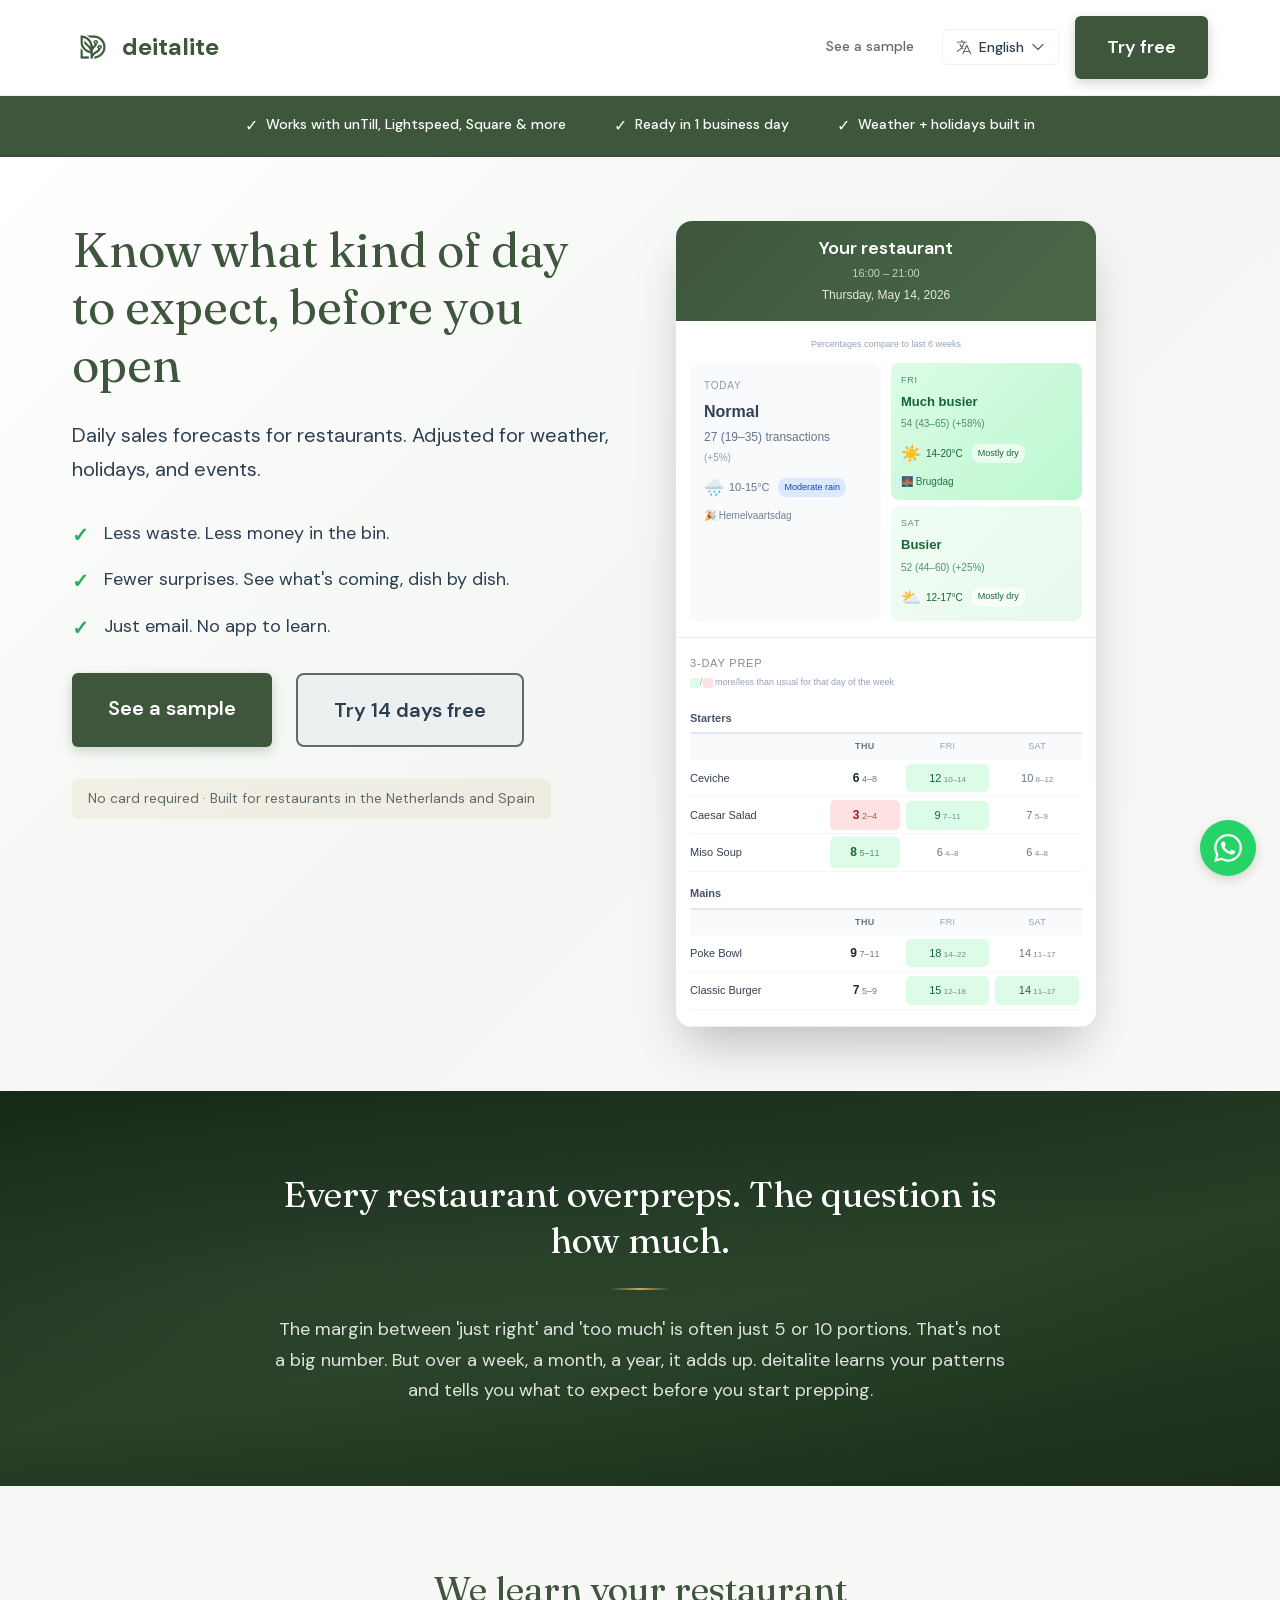
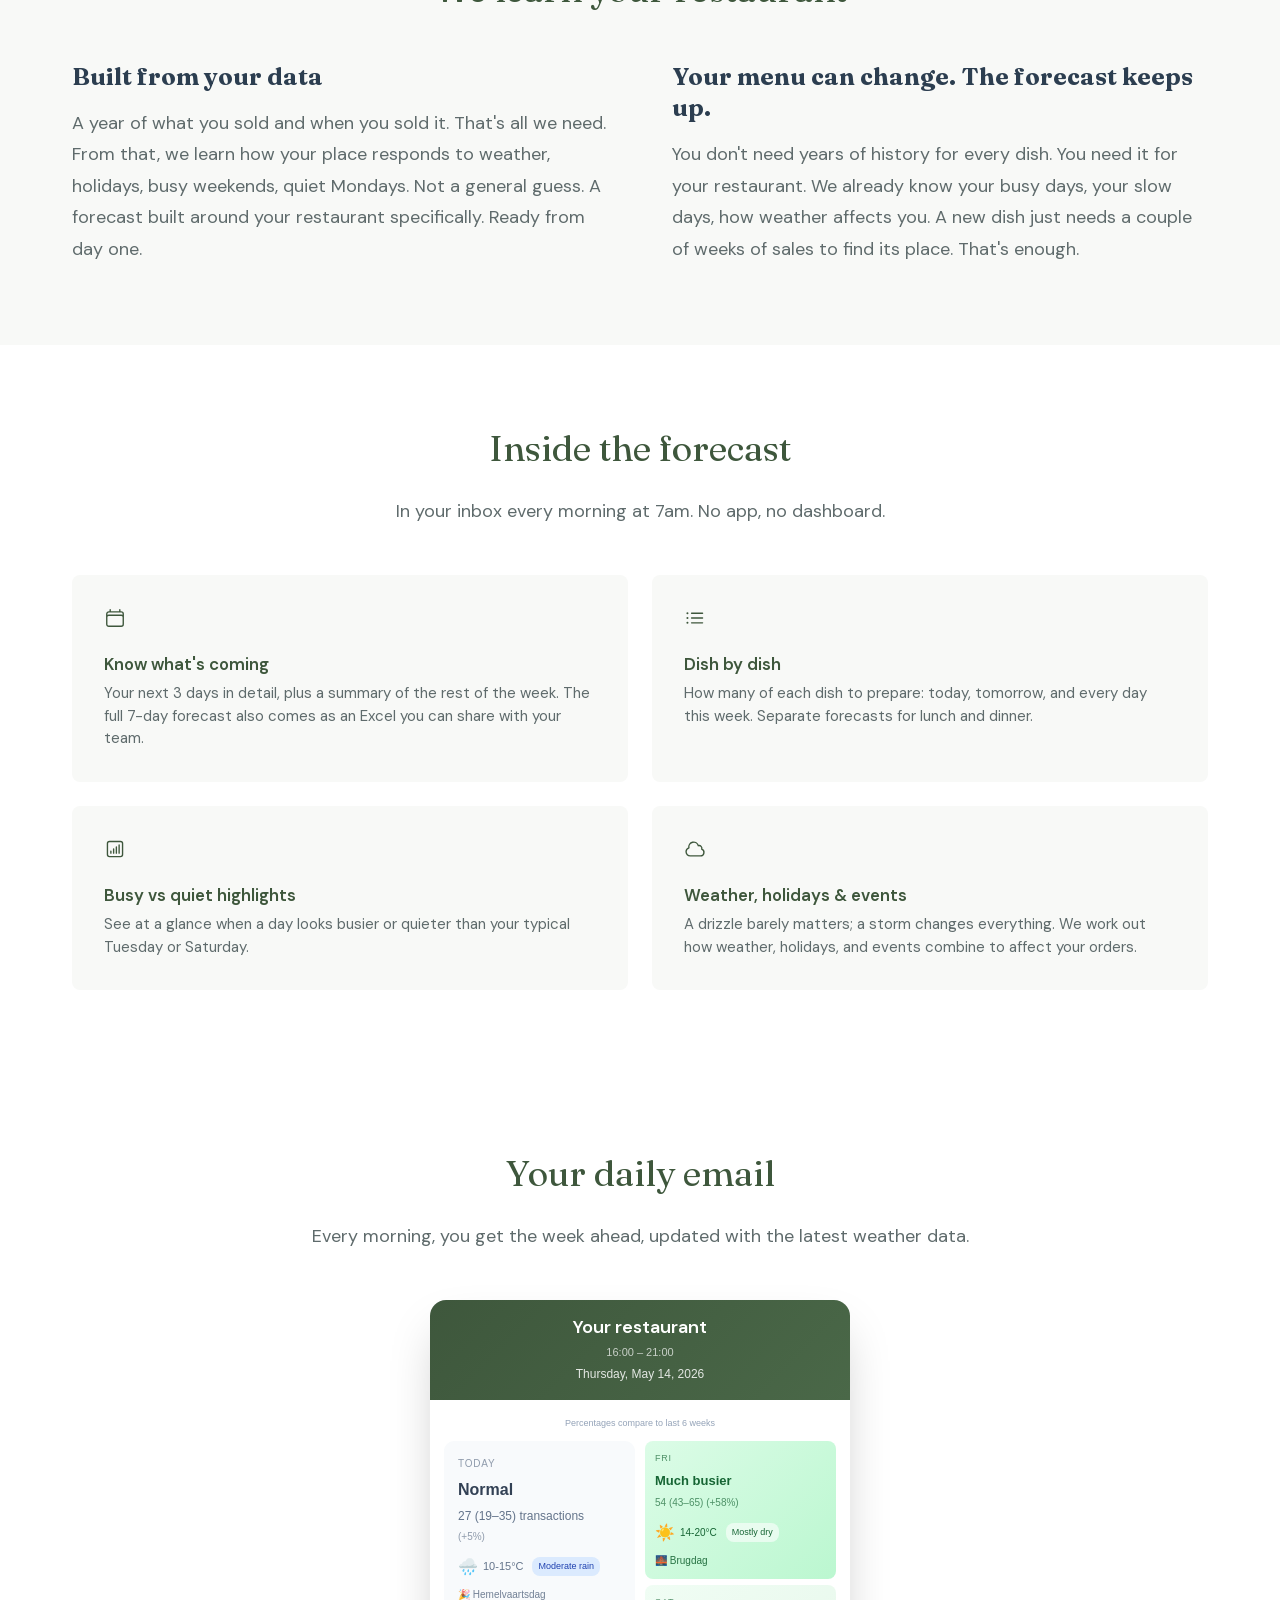
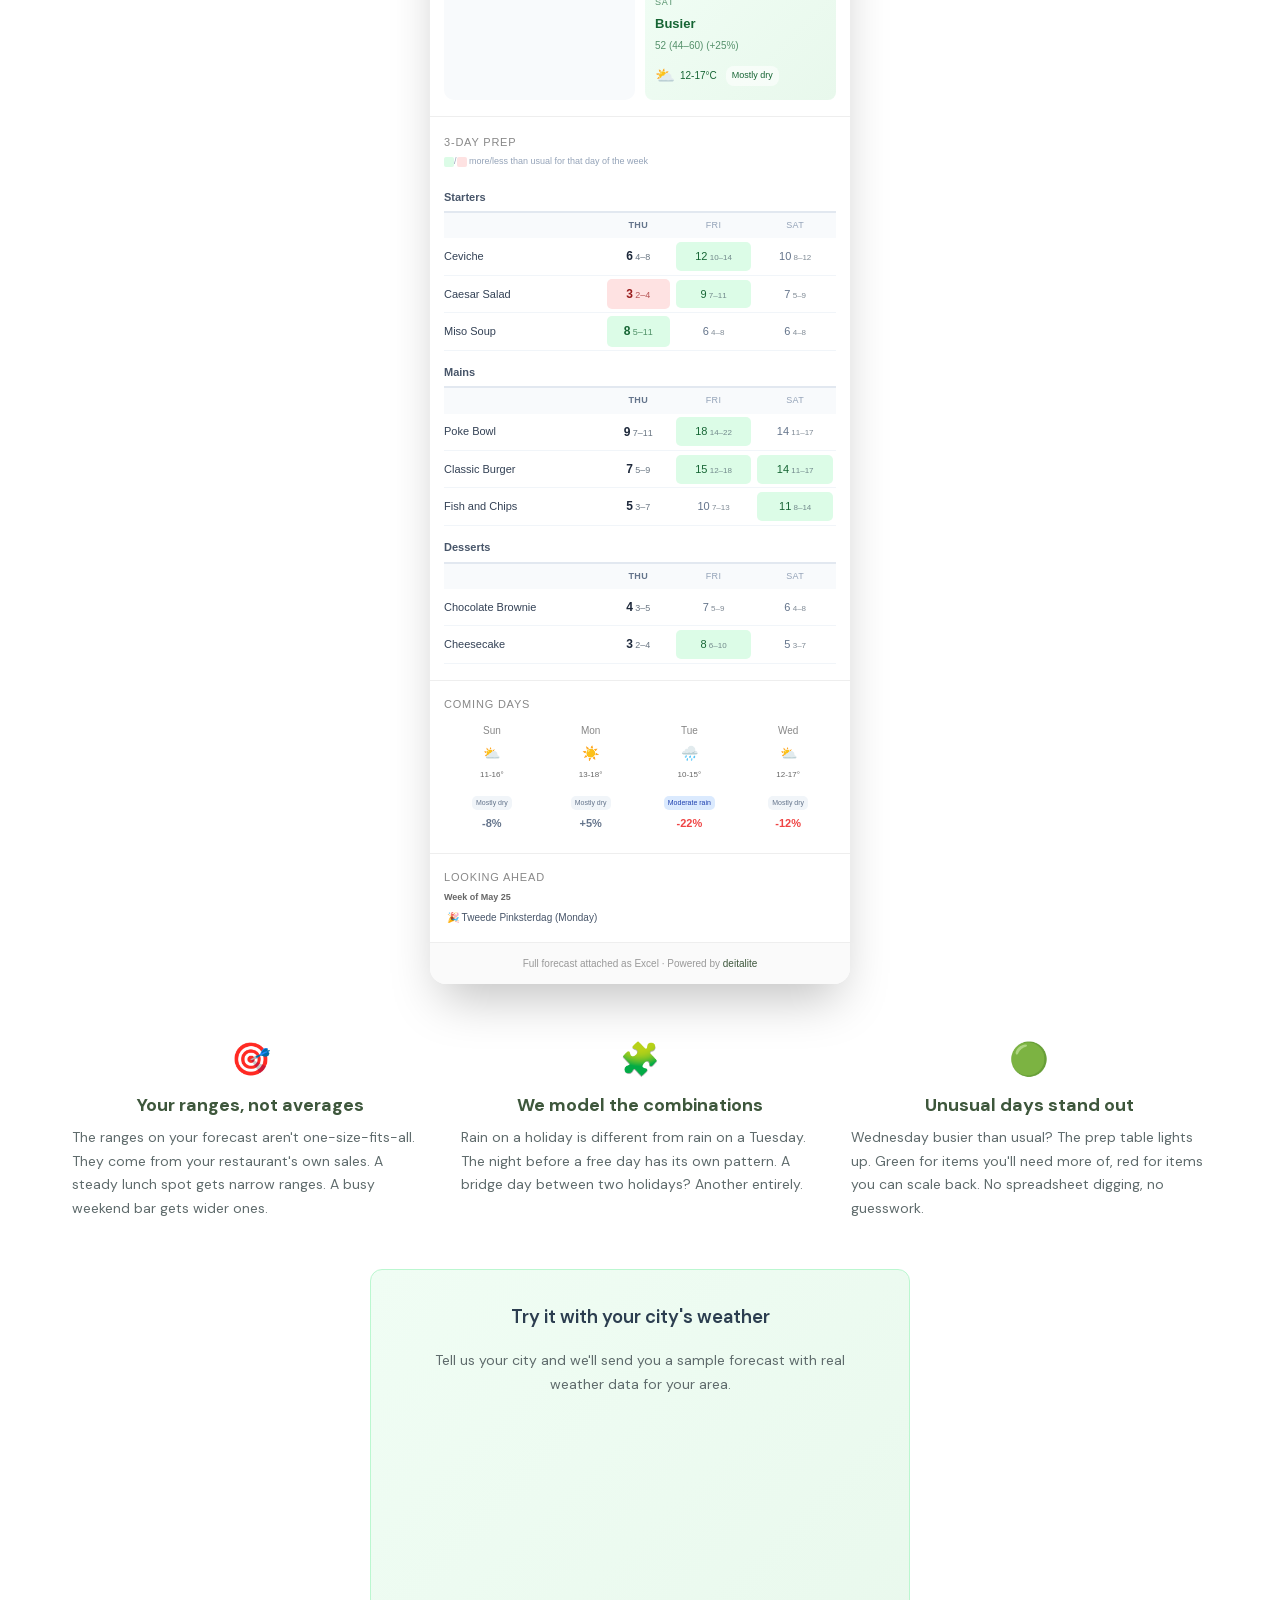
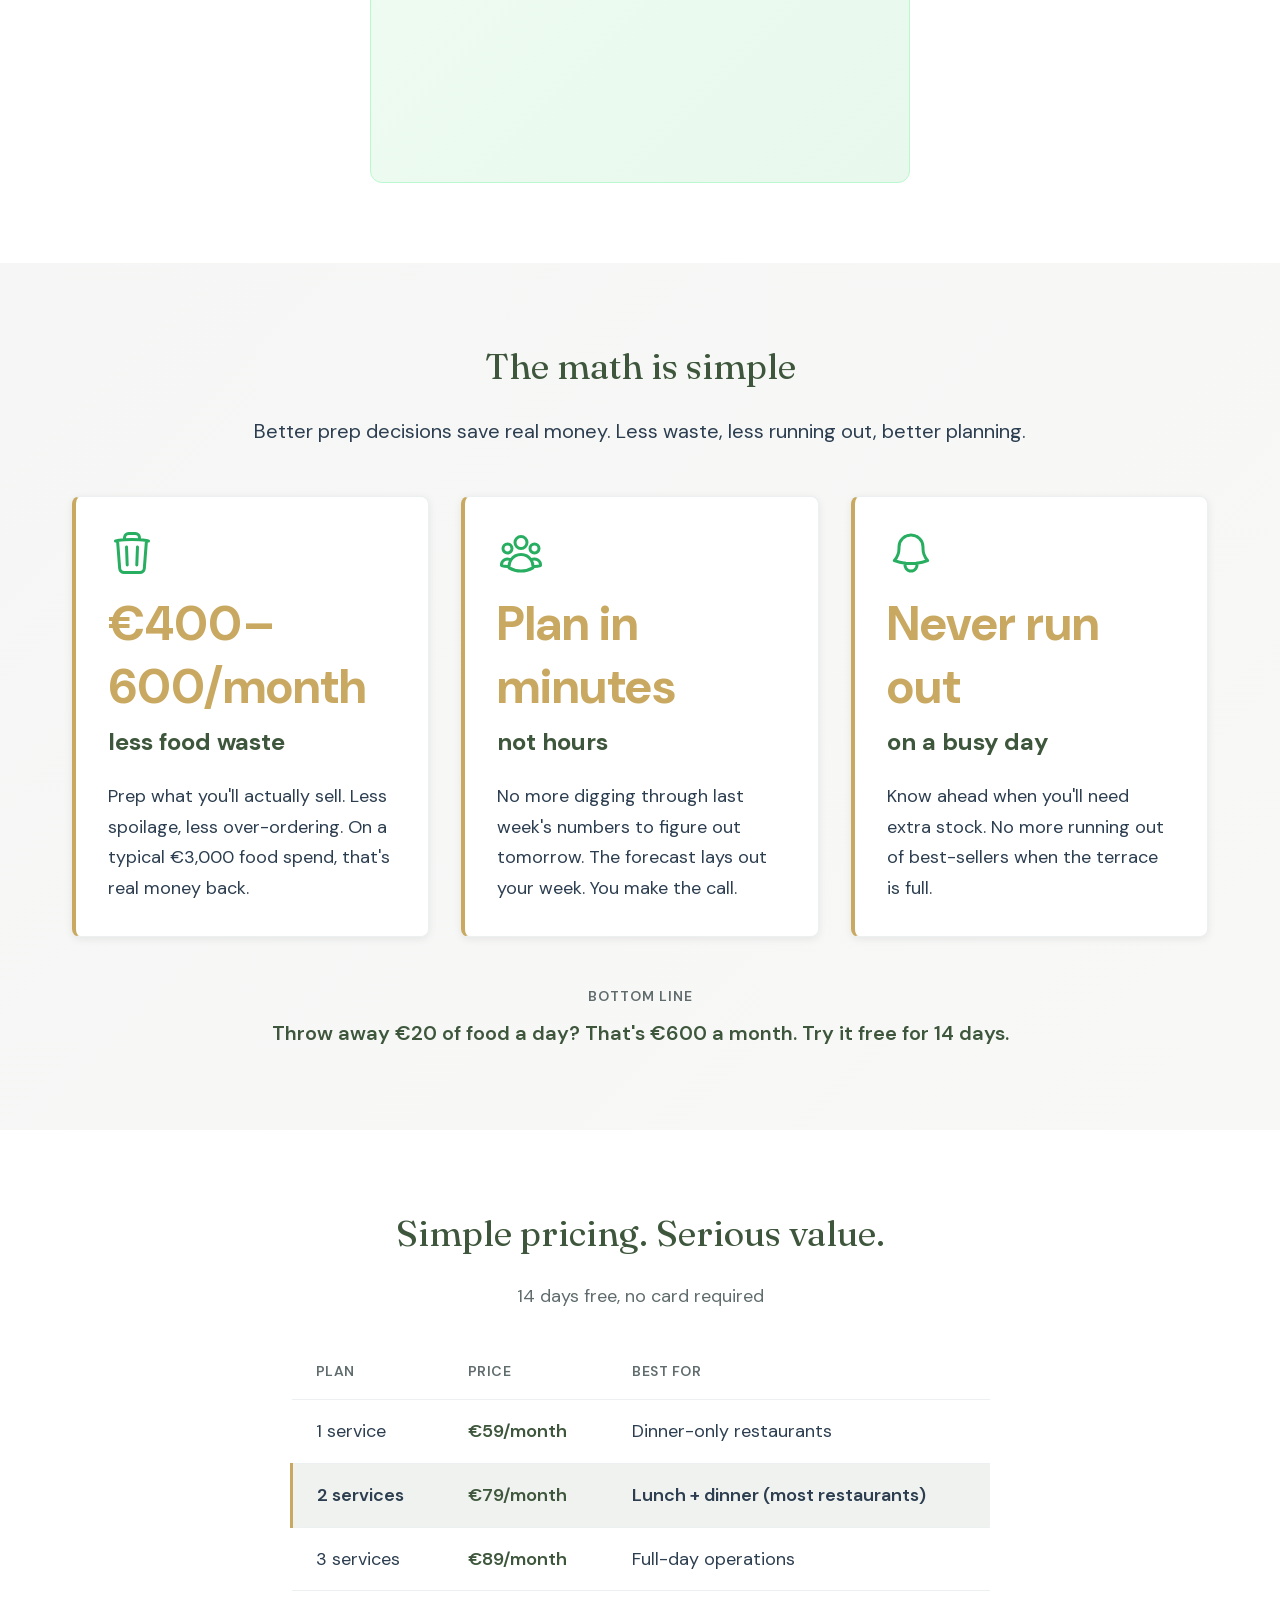
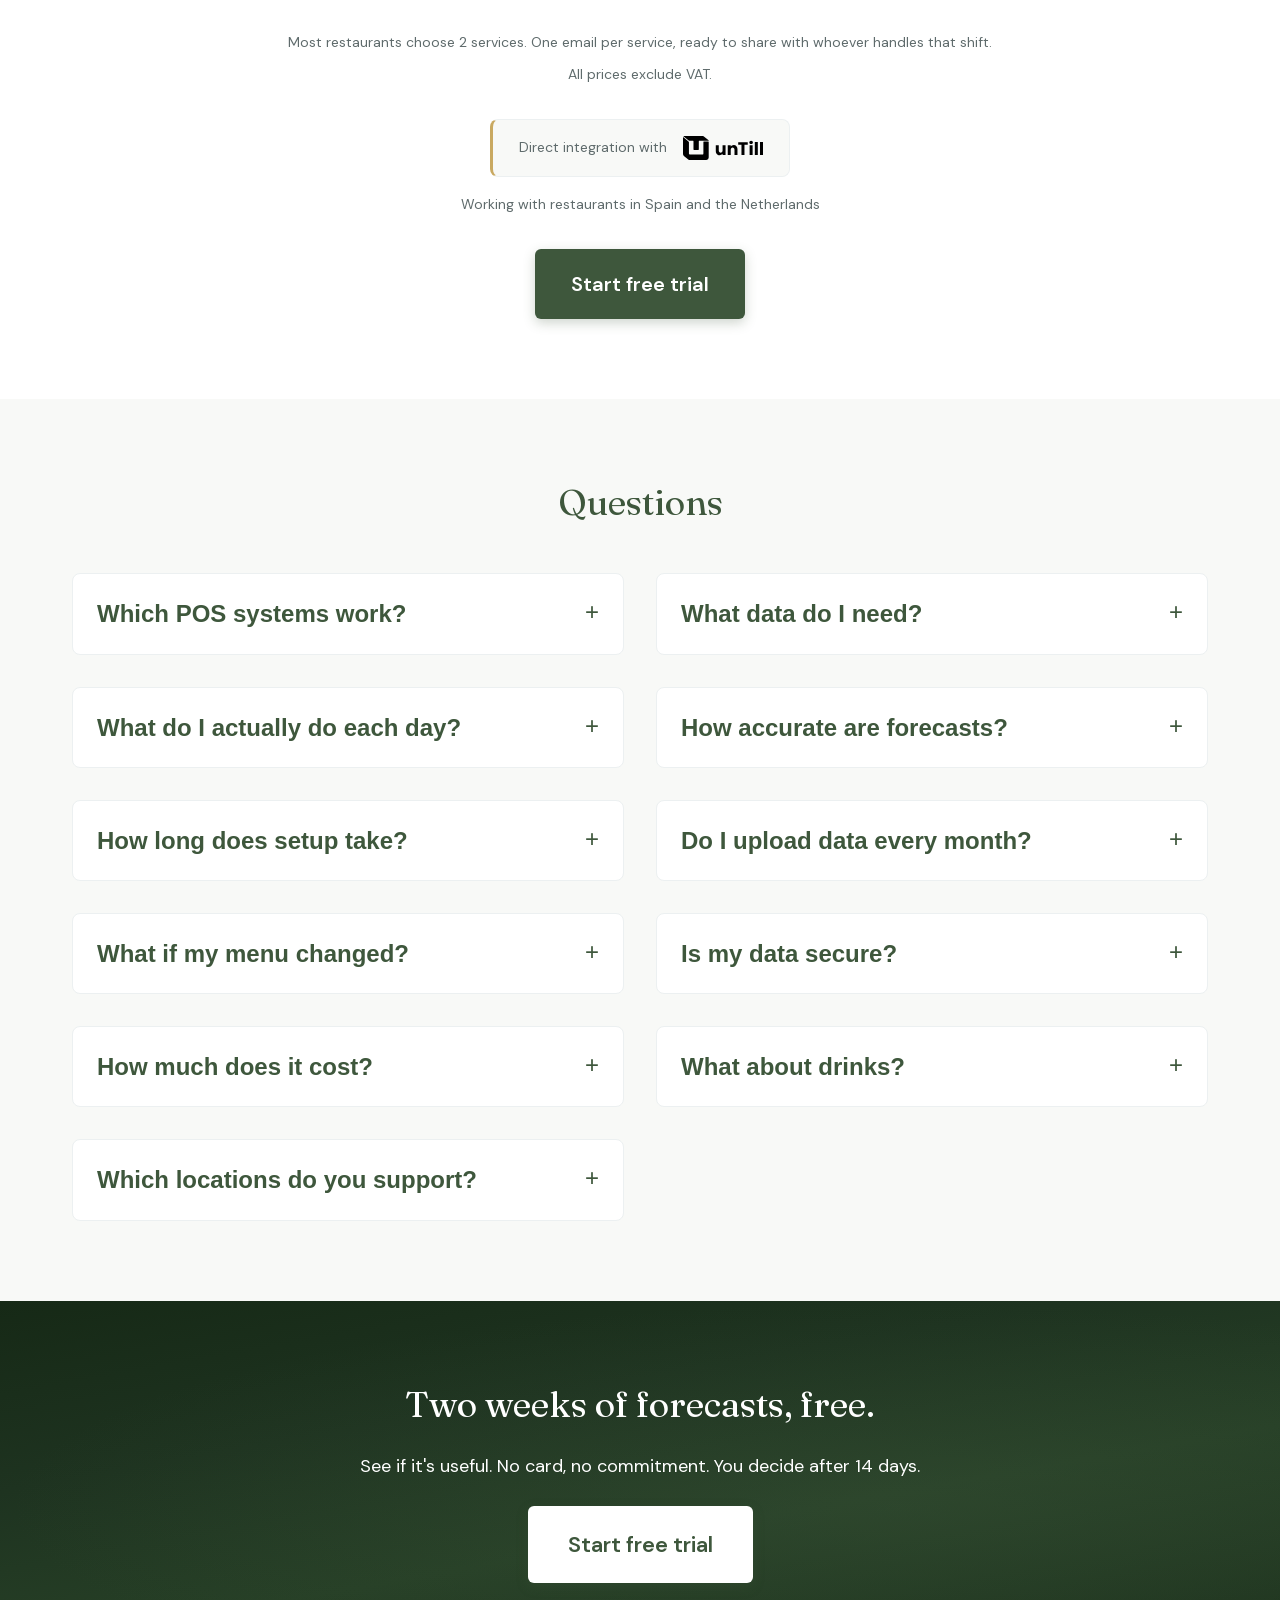
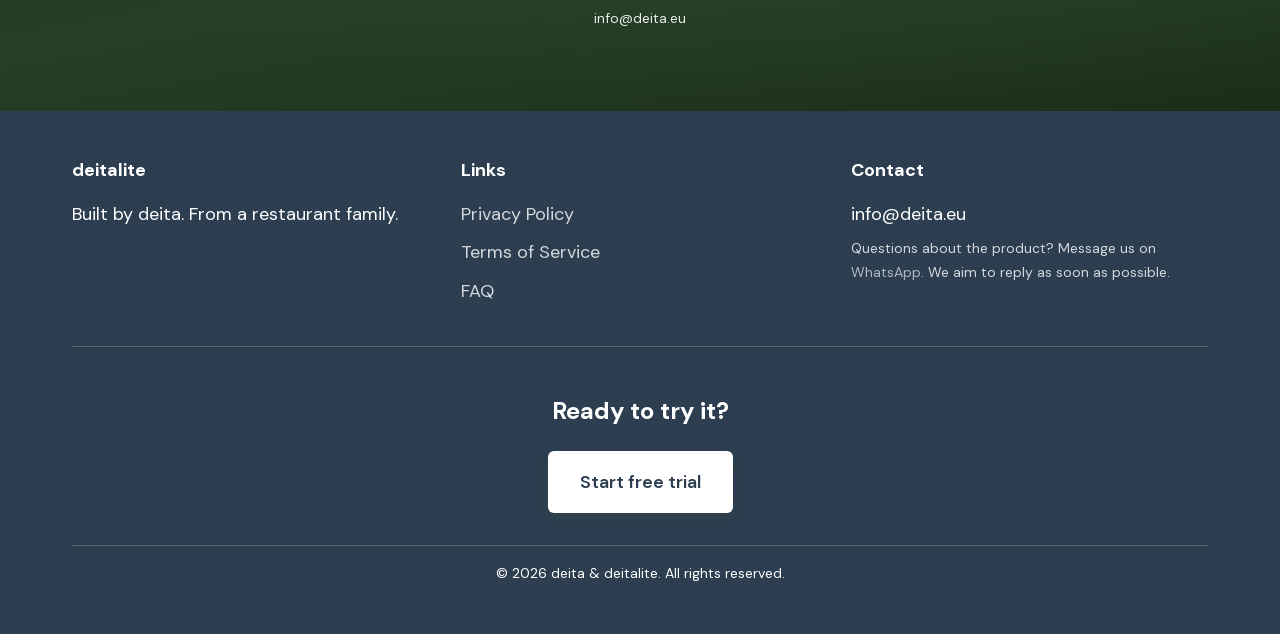
==== commit d00f7a20: "Self-host Fraunces/DM Sans/IBM Plex Mono, drop Google Fonts Co-Authored-By: Claude Fable 5 <noreply@" ====
--- a/index.html
+++ b/index.html
@@ -19,11 +19,6 @@
   <!-- Favicon -->
   <link rel="icon" type="image/png" href="favicon.png">
   <link rel="apple-touch-icon" href="favicon.png">
-
-  <!-- Fonts (non-render-blocking: loads async, swaps in when ready) -->
-  <link rel="preconnect" href="https://fonts.googleapis.com">
-  <link rel="preconnect" href="https://fonts.gstatic.com" crossorigin>
-  <link href="https://fonts.googleapis.com/css2?family=DM+Sans:wght@300;400;500;600;700&family=Playfair+Display:wght@400;700&display=swap" rel="stylesheet" media="print" onload="this.media='all'">
 
   <!-- Styles -->
   <link rel="stylesheet" href="css/main.css">
--- a/css/main.css
+++ b/css/main.css
@@ -1,6 +1,40 @@
 /* ===================================
    Deitalite Landing Page Styles
    ================================= */
+
+/* 0. Self-hosted fonts (latin subset) */
+@font-face {
+  font-family: 'DM Sans';
+  font-style: normal;
+  font-weight: 100 1000;
+  font-display: swap;
+  src: url('../fonts/dm-sans-latin.woff2') format('woff2');
+  unicode-range: U+0000-00FF, U+0131, U+0152-0153, U+02BB-02BC, U+02C6, U+02DA, U+02DC, U+0304, U+0308, U+0329, U+2000-206F, U+20AC, U+2122, U+2191, U+2193, U+2212, U+2215, U+FEFF, U+FFFD;
+}
+@font-face {
+  font-family: 'Fraunces';
+  font-style: normal;
+  font-weight: 400 700;
+  font-display: swap;
+  src: url('../fonts/fraunces-latin-normal.woff2') format('woff2');
+  unicode-range: U+0000-00FF, U+0131, U+0152-0153, U+02BB-02BC, U+02C6, U+02DA, U+02DC, U+0304, U+0308, U+0329, U+2000-206F, U+20AC, U+2122, U+2191, U+2193, U+2212, U+2215, U+FEFF, U+FFFD;
+}
+@font-face {
+  font-family: 'IBM Plex Mono';
+  font-style: normal;
+  font-weight: 400;
+  font-display: swap;
+  src: url('../fonts/ibm-plex-mono-latin-400.woff2') format('woff2');
+  unicode-range: U+0000-00FF, U+0131, U+0152-0153, U+02BB-02BC, U+02C6, U+02DA, U+02DC, U+0304, U+0308, U+0329, U+2000-206F, U+20AC, U+2122, U+2191, U+2193, U+2212, U+2215, U+FEFF, U+FFFD;
+}
+@font-face {
+  font-family: 'IBM Plex Mono';
+  font-style: normal;
+  font-weight: 500;
+  font-display: swap;
+  src: url('../fonts/ibm-plex-mono-latin-500.woff2') format('woff2');
+  unicode-range: U+0000-00FF, U+0131, U+0152-0153, U+02BB-02BC, U+02C6, U+02DA, U+02DC, U+0304, U+0308, U+0329, U+2000-206F, U+20AC, U+2122, U+2191, U+2193, U+2212, U+2215, U+FEFF, U+FFFD;
+}
 
 /* 1. CSS Variables (Design Tokens) */
 :root {
@@ -45,7 +79,8 @@
 
   /* Typography */
   --font-family: 'DM Sans', 'Helvetica Neue', Arial, sans-serif;
-  --font-family-serif: 'Playfair Display', Georgia, serif;
+  --font-family-serif: 'Fraunces', Georgia, 'Times New Roman', serif;
+  --font-family-mono: 'IBM Plex Mono', ui-monospace, 'SFMono-Regular', Menlo, monospace;
   --font-size-h1: clamp(2rem, 1.5rem + 2vw, 3rem);
   --font-size-h2: clamp(1.75rem, 1.25rem + 1.5vw, 2.25rem);
   --font-size-h3: clamp(1.25rem, 1rem + 0.75vw, 1.5rem);
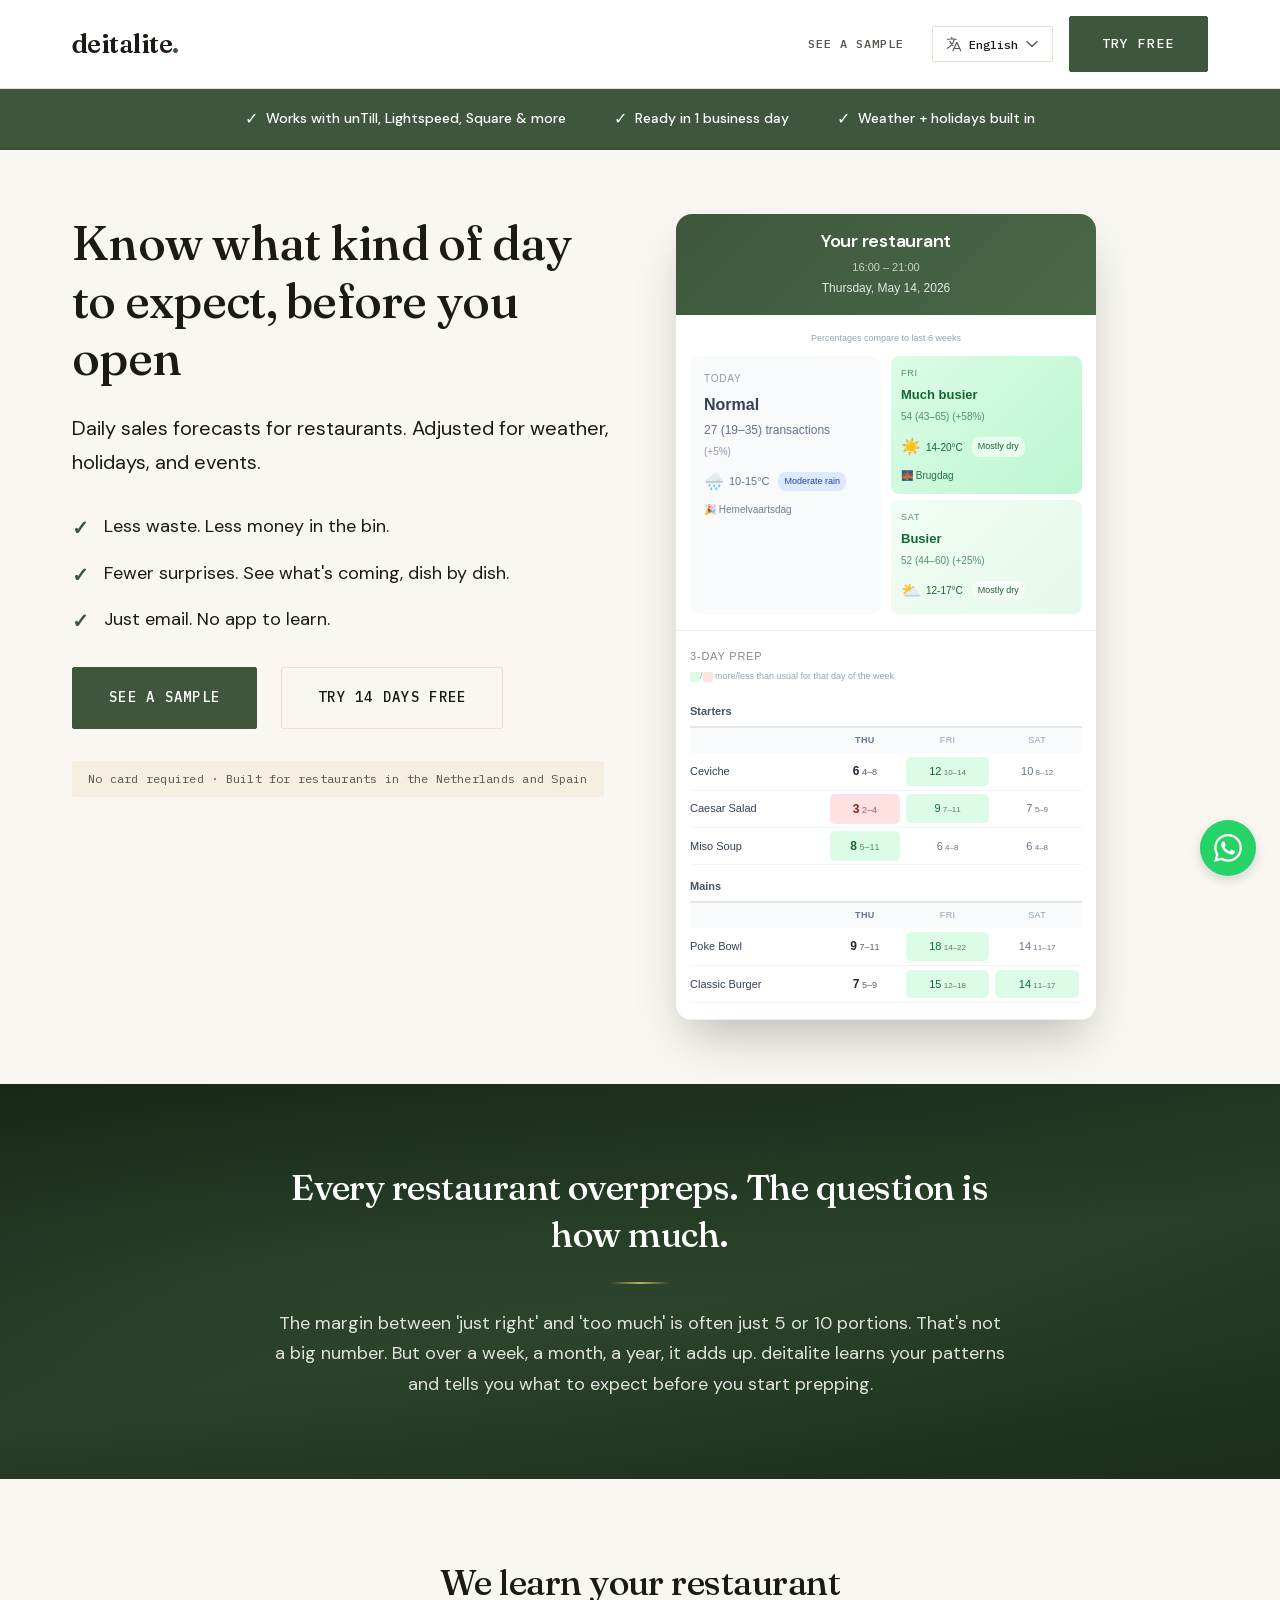
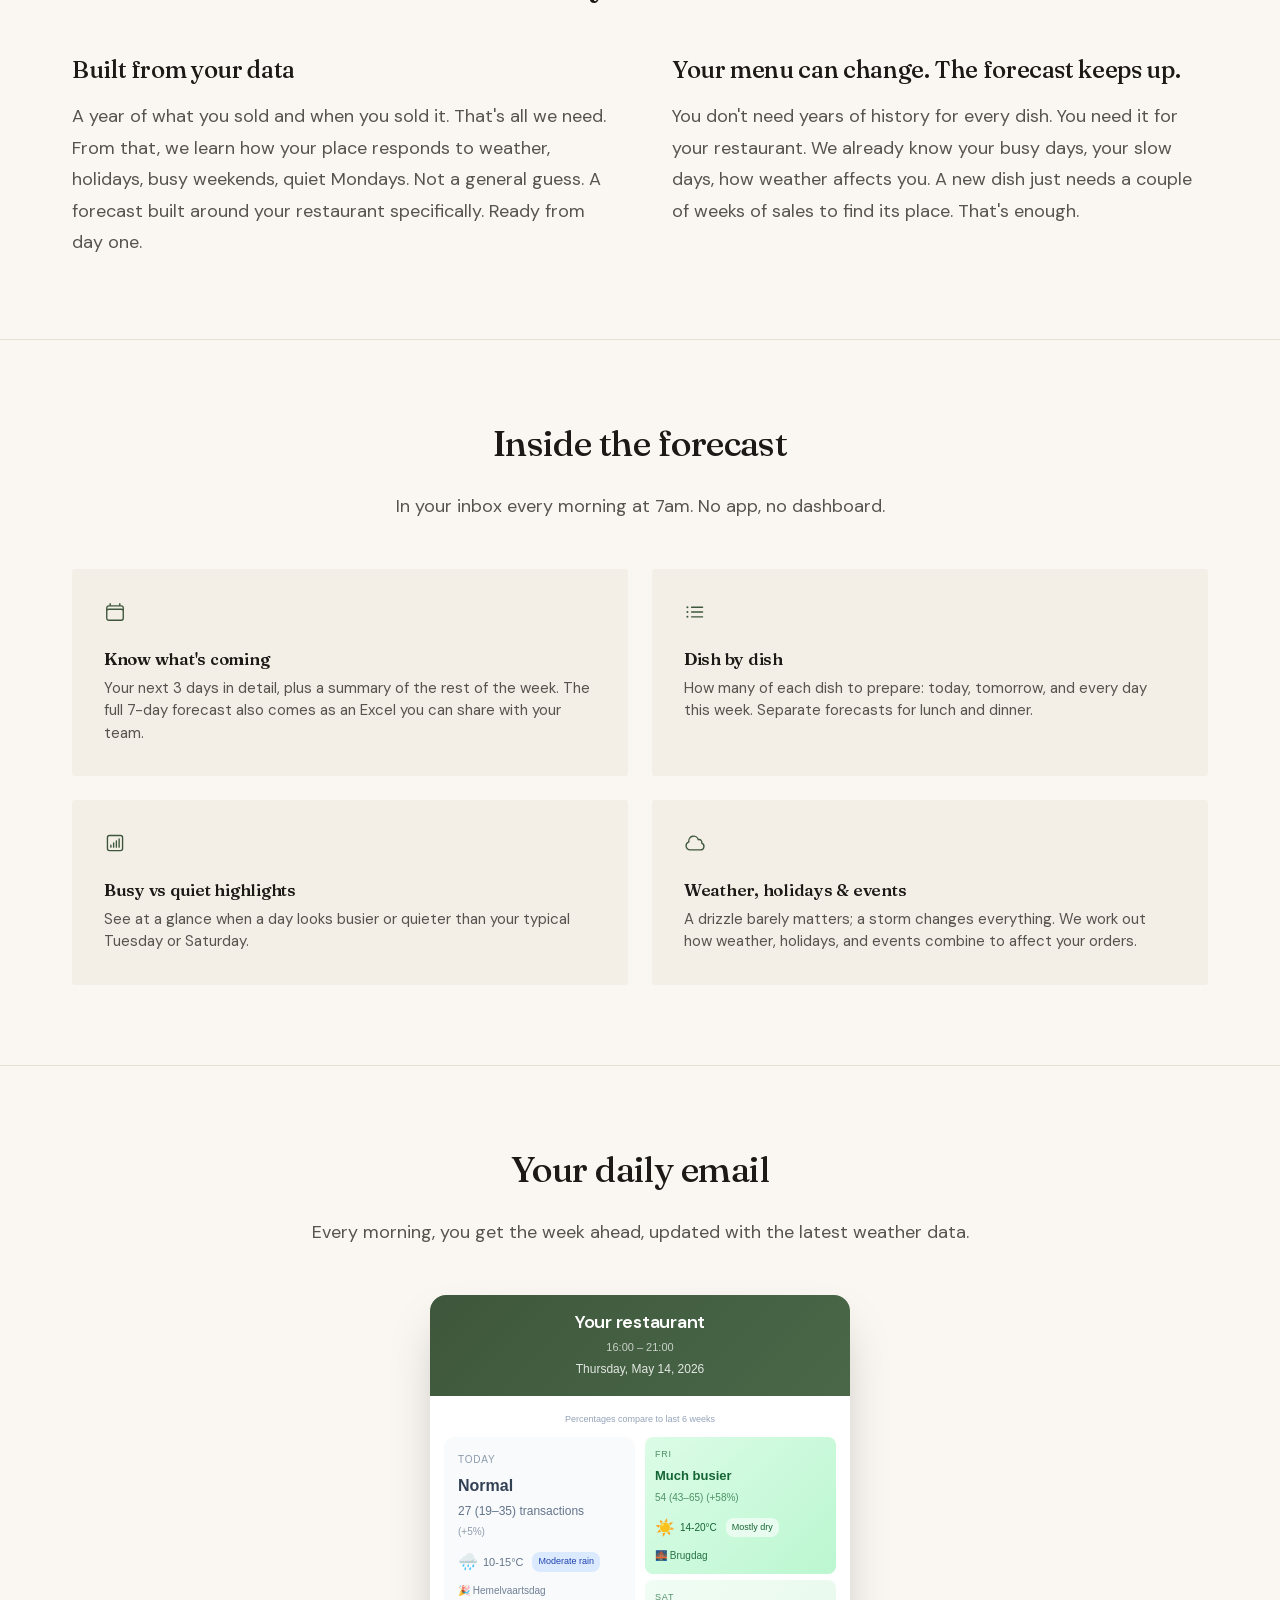
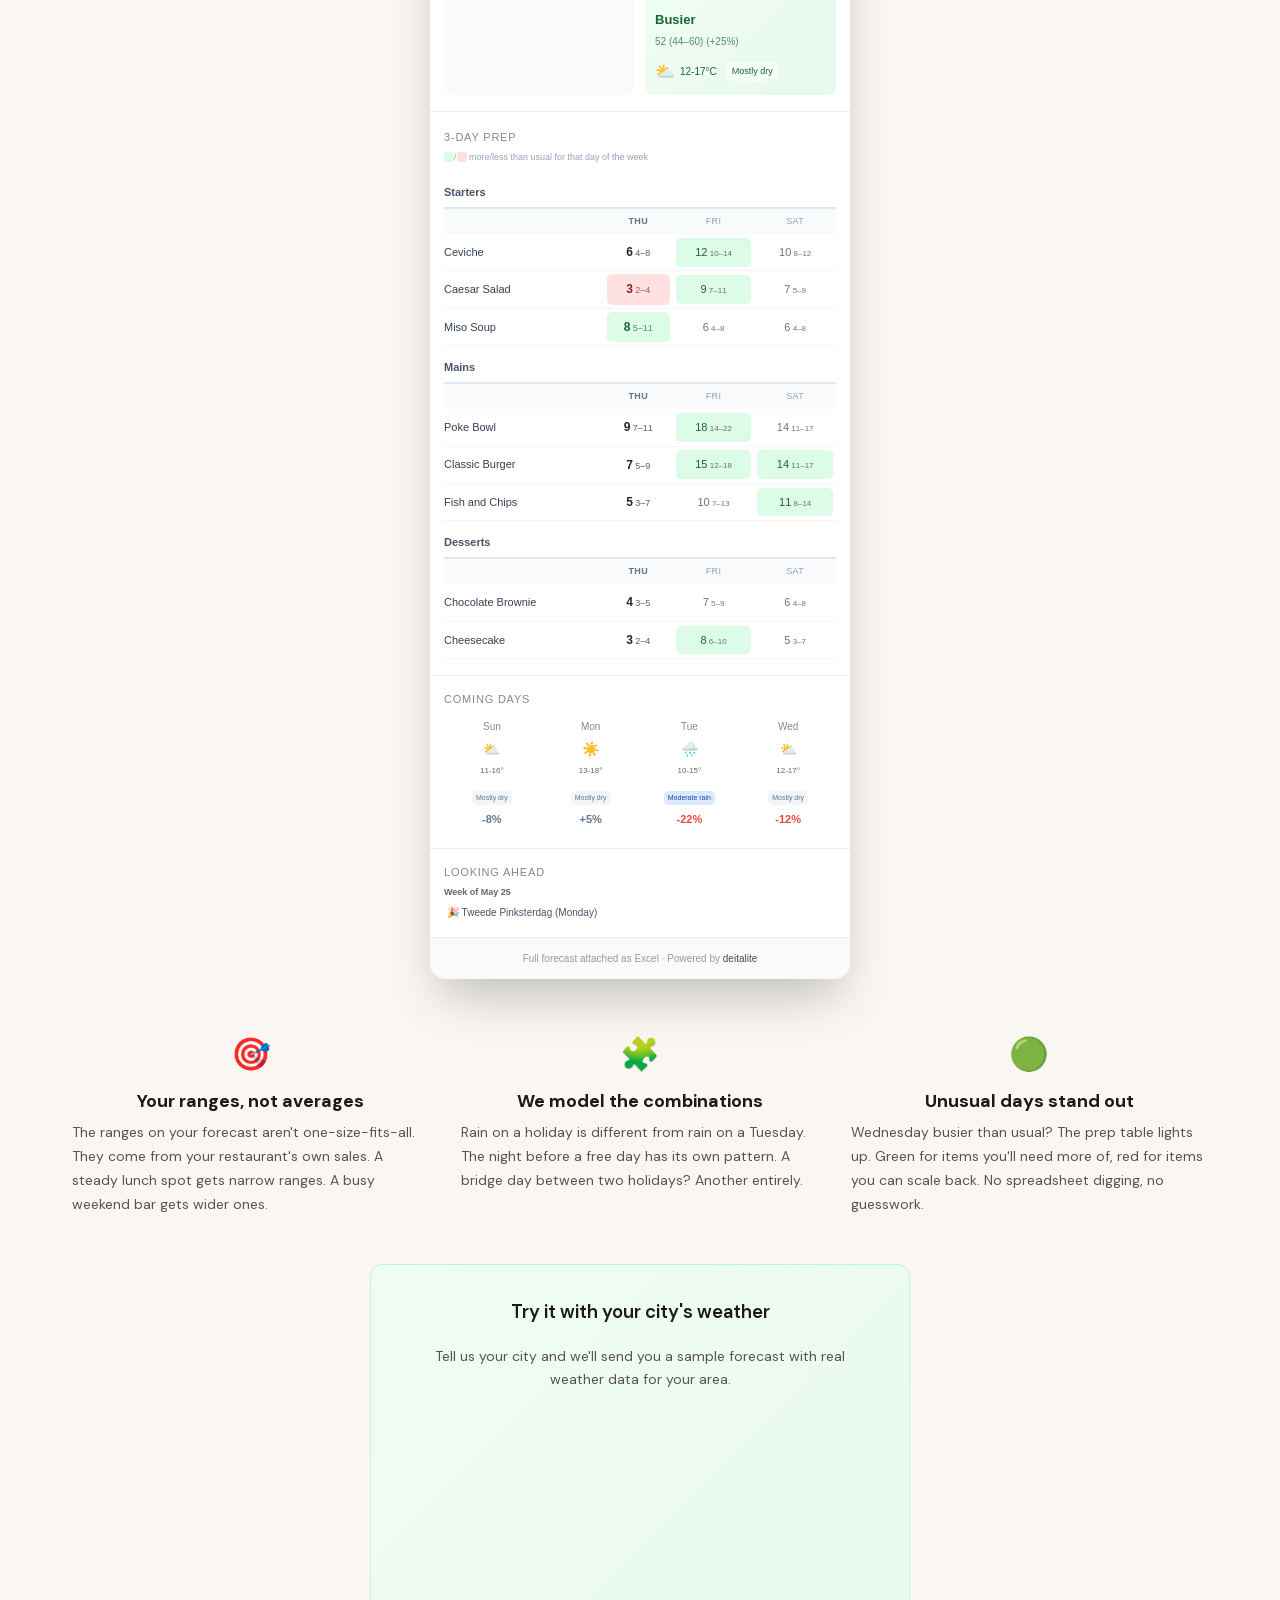
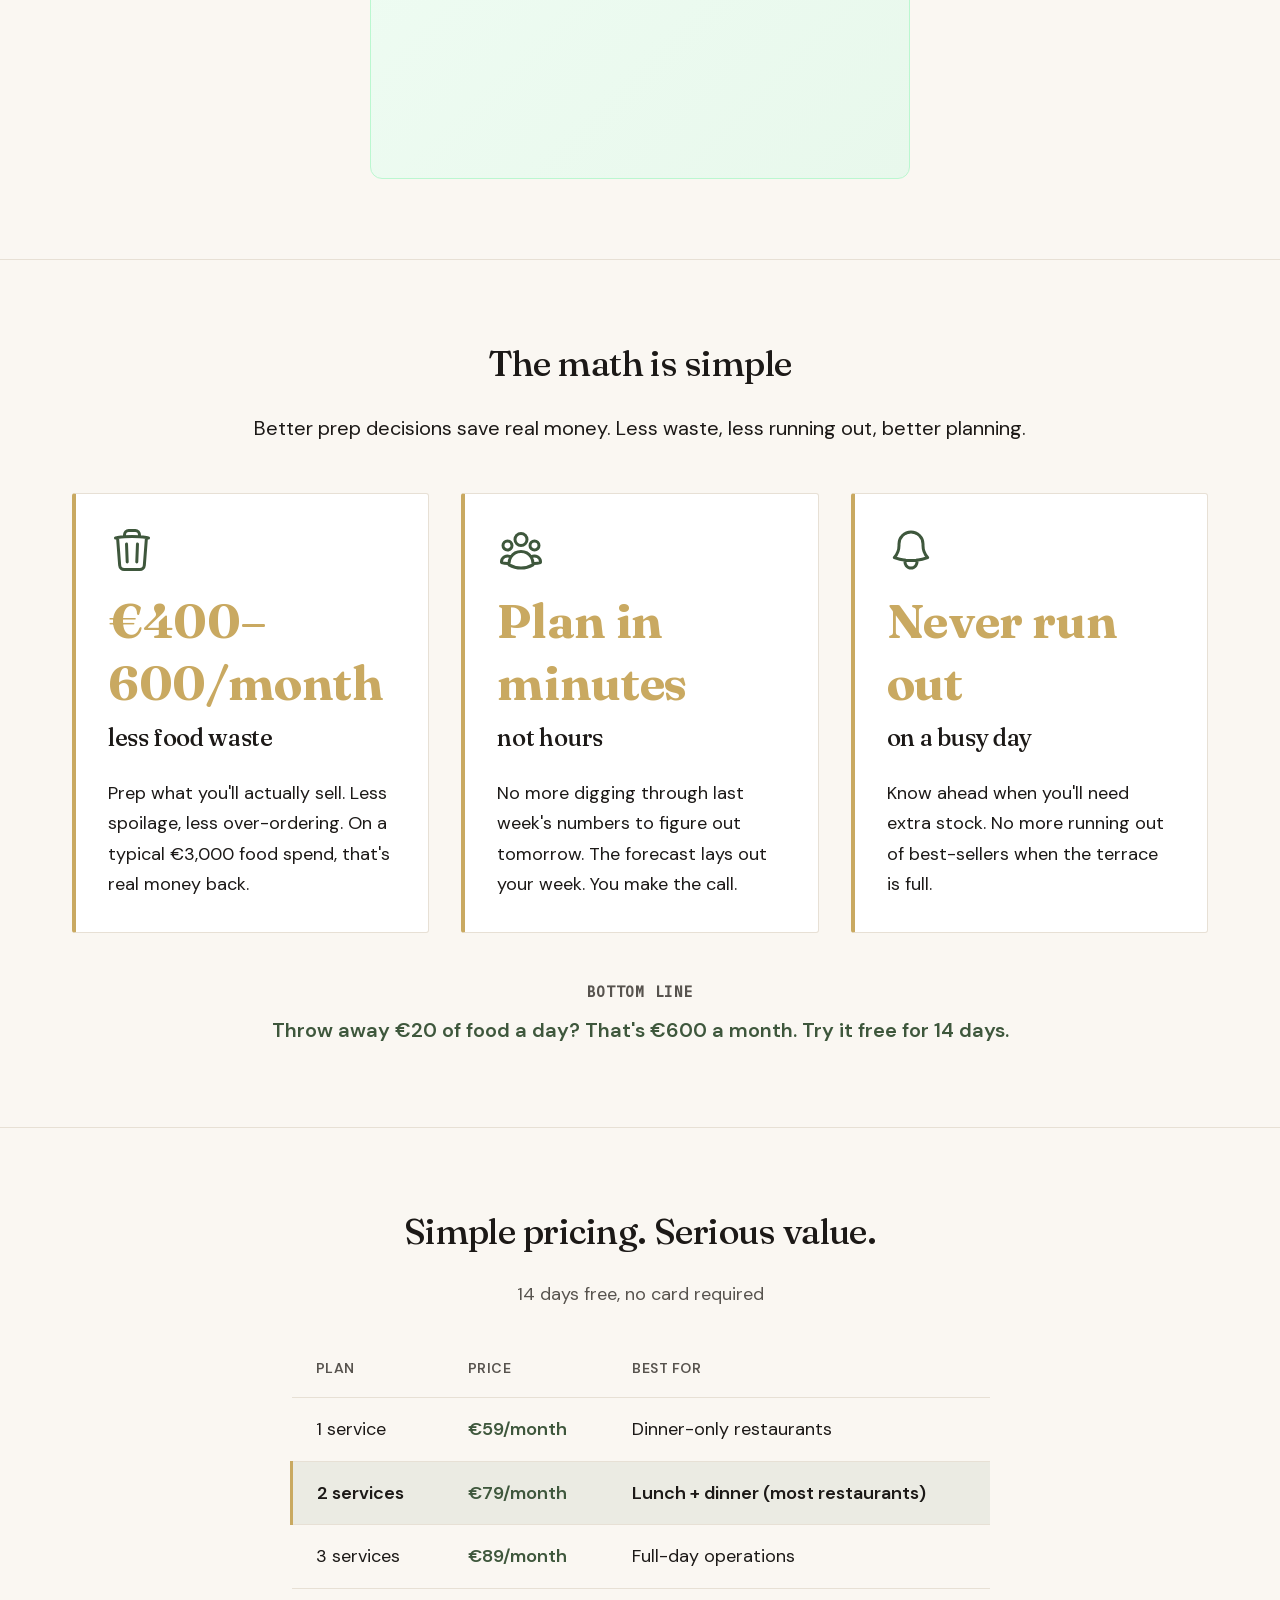
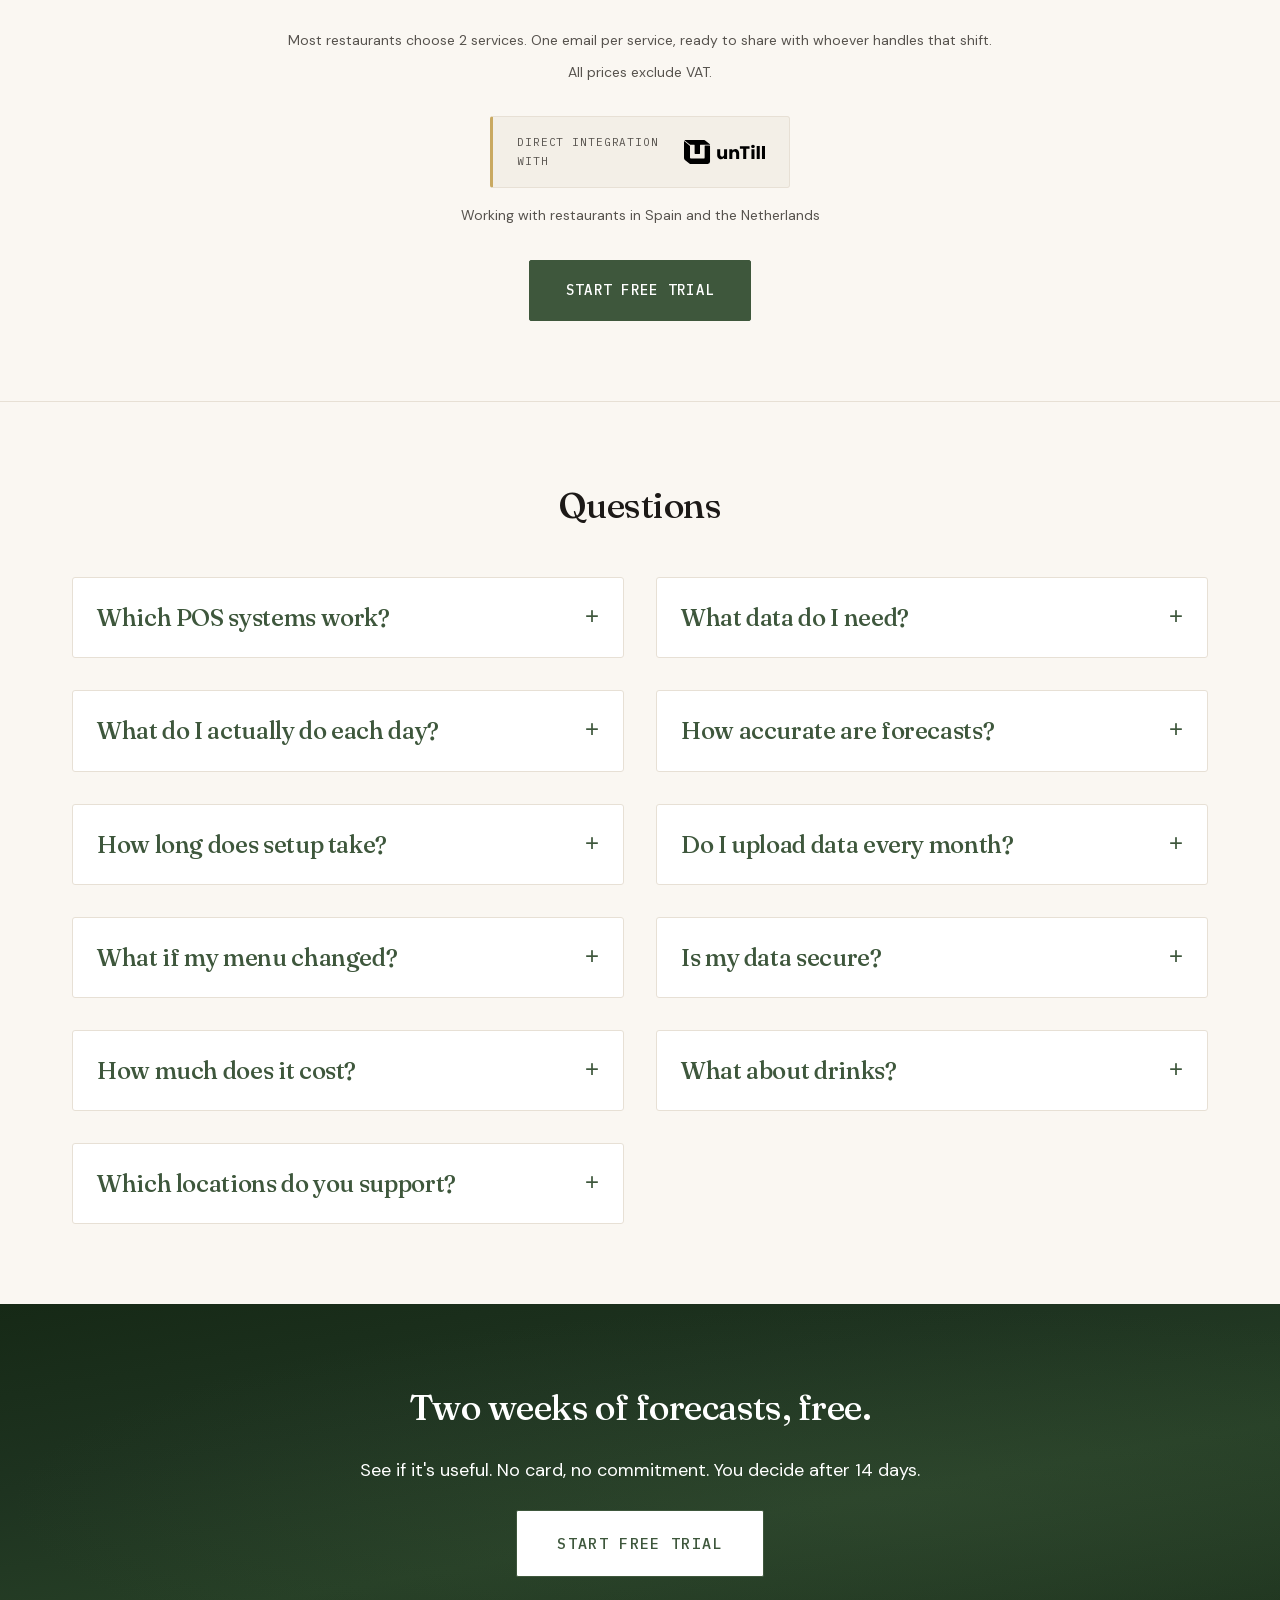
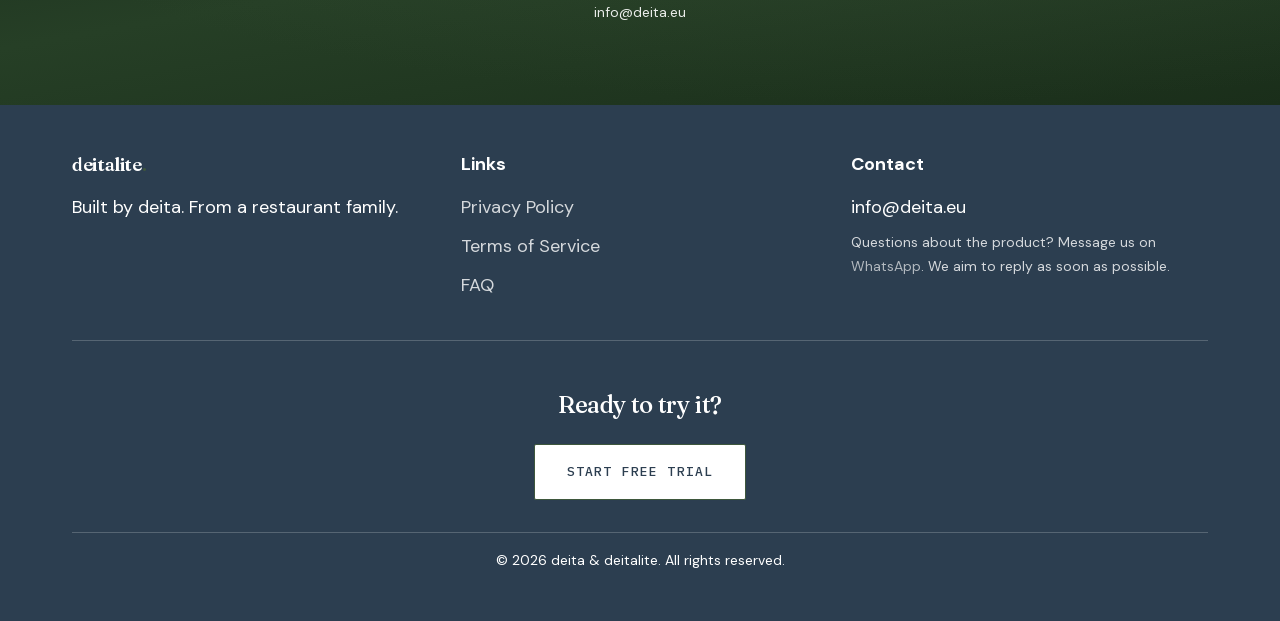
==== commit 6eca9201: "Text wordmark with brand-green full stop (deita family signature) Co-Authored-By: Claude Fable 5 <no" ====
--- a/index.html
+++ b/index.html
@@ -59,7 +59,7 @@
   <!-- Header (Sticky) -->
   <header id="header">
     <div class="container">
-      <a href="#" class="logo"><img src="assets/images/deita_only_logo.png" alt="" class="logo-icon">deitalite</a>
+      <a href="#" class="logo">deitalite</a>
       <div class="header-right">
         <!-- Secondary link: See a sample -->
         <a href="#proof" class="header-link" data-i18n="nav.sample">See a sample</a>
@@ -727,7 +727,7 @@
     <div class="container">
       <div class="footer-grid">
         <div class="footer-col">
-          <h4>deitalite</h4>
+          <h4 class="footer-wordmark">deitalite</h4>
           <p data-i18n="footer.tagline">Built by deita. Data science with hospitality roots.</p>
         </div>
         <div class="footer-col">
--- a/css/main.css
+++ b/css/main.css
@@ -40,19 +40,19 @@
 :root {
   /* Colors */
   --color-brand-green: #3e573c;
-  --color-brand-green-dark: #2e4329;
+  --color-brand-green-dark: #2c3f2b;
   --color-brand-green-light: rgba(62, 87, 60, 0.08);
   --color-accent-gold: #c9a961;
   --color-accent-gold-light: rgba(201, 169, 97, 0.12);
   --color-white: #ffffff;
-  --color-off-white: #f8f9f7;
-  --color-success: #27AE60;
-  --color-orange: #e67e22;
-  --color-blue: #3498DB;
-  --color-dark-text: #2c3e50;
-  --color-gray-medium: #5f6b6c;
-  --color-gray-light: #ecf0f1;
-  --color-footer-dark: #2c3e50;
+  --color-paper: #FAF7F2;
+  --color-off-white: #F3EFE7;
+  --color-hairline: #E7E0D5;
+  --color-success: var(--color-brand-green);
+  --color-dark-text: #1C1917;
+  --color-gray-medium: #57534E;
+  --color-gray-light: #E7E0D5;
+  --color-footer-dark: #2c3e50;   /* still used by #footer + partner pages; Task 6 deletes it */
 
   /* Email mockup palette */
   --em-green-bg: #dcfce7;
@@ -102,12 +102,13 @@
   --container-narrow: 800px;
 
   /* Border radius */
-  --radius-sm: 6px;
-  --radius-md: 8px;
-
-  /* Shadows */
-  --shadow-card: 0 2px 8px rgba(0,0,0,0.08);
-  --shadow-button: 0 4px 12px rgba(62, 87, 60, 0.25);
+  --radius-sm: 2px;
+  --radius-md: 3px;
+
+  /* Shadows: reserved for the email mockup only */
+  --shadow-card: none;
+  --shadow-button: none;
+  --shadow-mockup: 0 1px 2px rgba(28, 25, 23, 0.06), 0 8px 24px rgba(28, 25, 23, 0.08);
 
   /* Motion */
   --ease-out-quart: cubic-bezier(0.25, 1, 0.5, 1);
@@ -131,7 +132,7 @@
   font-size: var(--font-size-body);
   line-height: 1.7;
   color: var(--color-dark-text);
-  background-color: var(--color-white);
+  background-color: var(--color-paper);
 }
 
 img {
@@ -153,12 +154,14 @@
 h1, h2, h3, h4 {
   line-height: 1.3;
   font-weight: 700;
-  color: var(--color-brand-green);
-}
-
-h1, h2 {
+  color: var(--color-dark-text);
+}
+
+h1, h2, h3 {
   font-family: var(--font-family-serif);
-  font-weight: 400;
+  font-optical-sizing: auto;
+  font-weight: 500;
+  letter-spacing: -0.015em;
 }
 
 h1 {
@@ -195,8 +198,15 @@
   padding: var(--spacing-3xl) 0;
 }
 
-section:nth-child(even) {
-  background-color: var(--color-off-white);
+section + section {
+  border-top: 1px solid var(--color-hairline);
+}
+
+/* Dark statement bands divide themselves — no hairline needed */
+section + #problem,
+section + #final-cta,
+#problem + section {
+  border-top: none;
 }
 
 /* 5. Buttons */
@@ -204,49 +214,53 @@
   display: inline-block;
   background-color: var(--color-brand-green);
   color: var(--color-white);
-  font-size: var(--font-size-body);
-  font-weight: 600;
+  font-family: var(--font-family-mono);
+  font-size: 13px;
+  font-weight: 500;
+  text-transform: uppercase;
+  letter-spacing: 0.09em;
   padding: var(--spacing-sm) var(--spacing-lg);
   border-radius: var(--radius-sm);
-  border: none;
+  border: 1px solid var(--color-brand-green);
   cursor: pointer;
-  box-shadow: var(--shadow-button);
-  transition: background-color var(--transition-normal), transform var(--transition-normal), box-shadow var(--transition-normal);
+  transition: background-color var(--transition-normal), border-color var(--transition-normal);
 }
 
 .btn-primary:hover {
   background-color: var(--color-brand-green-dark);
-  transform: scale(1.02);
+  border-color: var(--color-brand-green-dark);
 }
 
 .btn-secondary {
   display: inline-block;
-  background-color: var(--color-gray-light);
+  background-color: transparent;
   color: var(--color-dark-text);
-  font-size: var(--font-size-body);
-  font-weight: 600;
-  padding: 14px 28px;
-  border-radius: var(--radius-md);
+  font-family: var(--font-family-mono);
+  font-size: 13px;
+  font-weight: 500;
+  text-transform: uppercase;
+  letter-spacing: 0.09em;
+  padding: var(--spacing-sm) var(--spacing-lg);
+  border-radius: var(--radius-sm);
   text-decoration: none;
   cursor: pointer;
-  border: 2px solid var(--color-gray-medium);
-  transition: background-color var(--transition-normal), border-color var(--transition-normal), color var(--transition-normal), transform var(--transition-normal);
+  border: 1px solid var(--color-hairline);
+  transition: border-color var(--transition-normal), color var(--transition-normal);
 }
 
 .btn-secondary:hover {
-  background-color: var(--color-white);
   border-color: var(--color-brand-green);
   color: var(--color-brand-green);
-  transform: scale(1.02);
-}
-
+}
+
+/* Conversion CTAs keep physical size; mono face carries the kinship */
 .btn-large {
-  font-size: 20px;
+  font-size: 14px;
   padding: 18px 36px;
 }
 
 .btn-xlarge {
-  font-size: 22px;
+  font-size: 15px;
   padding: 20px 40px;
 }
 
@@ -267,17 +281,37 @@
 }
 
 .logo {
-  font-size: 24px;
-  font-weight: 700;
+  font-family: var(--font-family-serif);
+  font-optical-sizing: auto;
+  font-size: 26px;
+  font-weight: 600;
+  letter-spacing: -0.02em;
+  color: var(--color-dark-text);
+  line-height: 1;
+  transition: color var(--transition-fast);
+}
+
+/* Family signature: the brand-green full stop (matches deita.eu) */
+.logo::after {
+  content: ".";
   color: var(--color-brand-green);
-  display: flex;
-  align-items: center;
-  gap: 8px;
-}
-
-.logo-icon {
-  height: 42px;
-  width: auto;
+}
+
+.logo:hover {
+  color: var(--color-brand-green);
+}
+
+.footer-wordmark {
+  font-family: var(--font-family-serif);
+  font-optical-sizing: auto;
+  font-weight: 600;
+  font-size: 20px;
+  letter-spacing: -0.02em;
+}
+
+.footer-wordmark::after {
+  content: ".";
+  color: var(--color-brand-green);
 }
 
 /* 6.5. Header Right Section (Language + CTA) */
@@ -289,7 +323,10 @@
 
 .header-link {
   color: var(--color-gray-medium);
-  font-size: var(--font-size-small);
+  font-family: var(--font-family-mono);
+  text-transform: uppercase;
+  letter-spacing: 0.08em;
+  font-size: 12px;
   font-weight: 500;
   text-decoration: none;
   padding: 8px 12px;
@@ -317,7 +354,9 @@
   border-radius: 999px;
   background-color: var(--color-gray-light);
   color: var(--color-dark-text);
-  font-size: var(--font-size-small);
+  font-family: var(--font-family-mono);
+  font-size: 12px;
+  letter-spacing: 0.02em;
 }
 
 .start-grid {
@@ -442,7 +481,6 @@
 }
 
 .start-faq-section {
-  background-color: var(--color-white);
   padding: var(--spacing-xl) 0;
 }
 
@@ -516,8 +554,8 @@
   border: 1px solid var(--color-gray-light);
   border-radius: var(--radius-sm);
   cursor: pointer;
-  font-family: var(--font-family);
-  font-size: var(--font-size-small);
+  font-family: var(--font-family-mono);
+  font-size: 12px;
   color: var(--color-dark-text);
   transition: border-color var(--transition-fast), background-color var(--transition-fast);
 }
@@ -580,7 +618,8 @@
   padding: 12px 16px;
   cursor: pointer;
   transition: background-color var(--transition-fast);
-  font-size: var(--font-size-small);
+  font-family: var(--font-family-mono);
+  font-size: 12px;
 }
 
 .lang-option:first-child {
@@ -736,7 +775,6 @@
 
 /* 8. Hero Section */
 #hero {
-  background: linear-gradient(135deg, var(--color-white) 0%, #f3f6f2 50%, var(--color-off-white) 100%);
   padding: var(--spacing-2xl) 0;
 }
 
@@ -797,7 +835,9 @@
 }
 
 .hero-trust-signal {
-  font-size: var(--font-size-small);
+  font-family: var(--font-family-mono);
+  font-size: 12px;
+  letter-spacing: 0.02em;
   color: var(--color-gray-medium);
   margin-top: var(--spacing-sm);
   background-color: var(--color-accent-gold-light);
@@ -1351,9 +1391,6 @@
 }
 
 /* 9. How It Works Section */
-#how-it-works {
-  background-color: var(--color-off-white);
-}
 
 .how-subtitle {
   font-size: var(--font-size-body);
@@ -1426,9 +1463,6 @@
 }
 
 /* 10. Features Section */
-#features {
-  background-color: var(--color-white);
-}
 
 .features-subtitle {
   text-align: center;
@@ -1495,9 +1529,6 @@
 }
 
 /* 11. ROI Section */
-#roi {
-  background: linear-gradient(135deg, rgba(62, 87, 60, 0.05) 0%, var(--color-off-white) 100%);
-}
 
 .roi-subtitle {
   text-align: center;
@@ -1549,11 +1580,12 @@
 
 .roi-example-label {
   text-align: center;
+  font-family: var(--font-family-mono);
   font-size: var(--font-size-small);
   font-weight: 600;
   color: var(--color-gray-medium);
   text-transform: uppercase;
-  letter-spacing: 1px;
+  letter-spacing: 0.12em;
   margin-bottom: var(--spacing-xs);
   margin-top: var(--spacing-lg);
 }
@@ -1566,9 +1598,6 @@
 }
 
 /* 12. Pricing Section */
-#pricing {
-  background-color: var(--color-white);
-}
 
 .pricing-subtitle {
   text-align: center;
@@ -1659,7 +1688,10 @@
 }
 
 .integration-label {
-  font-size: var(--font-size-small);
+  font-family: var(--font-family-mono);
+  text-transform: uppercase;
+  letter-spacing: 0.08em;
+  font-size: 11px;
   color: var(--color-gray-medium);
   margin: 0;
 }
@@ -1670,9 +1702,6 @@
 }
 
 /* 13. FAQ Section */
-#faq {
-  background-color: var(--color-off-white);
-}
 
 .faq-grid {
   display: grid;
@@ -1746,7 +1775,7 @@
 }
 
 .faq-item a {
-  color: var(--color-blue);
+  color: var(--color-brand-green);
   text-decoration: underline;
 }
 
@@ -1973,12 +2002,12 @@
 
   /* Button sizes */
   .btn-large {
-    font-size: 18px;
+    font-size: 14px;
     padding: 16px 28px;
   }
 
   .btn-xlarge {
-    font-size: 20px;
+    font-size: 15px;
     padding: 18px 32px;
   }
 
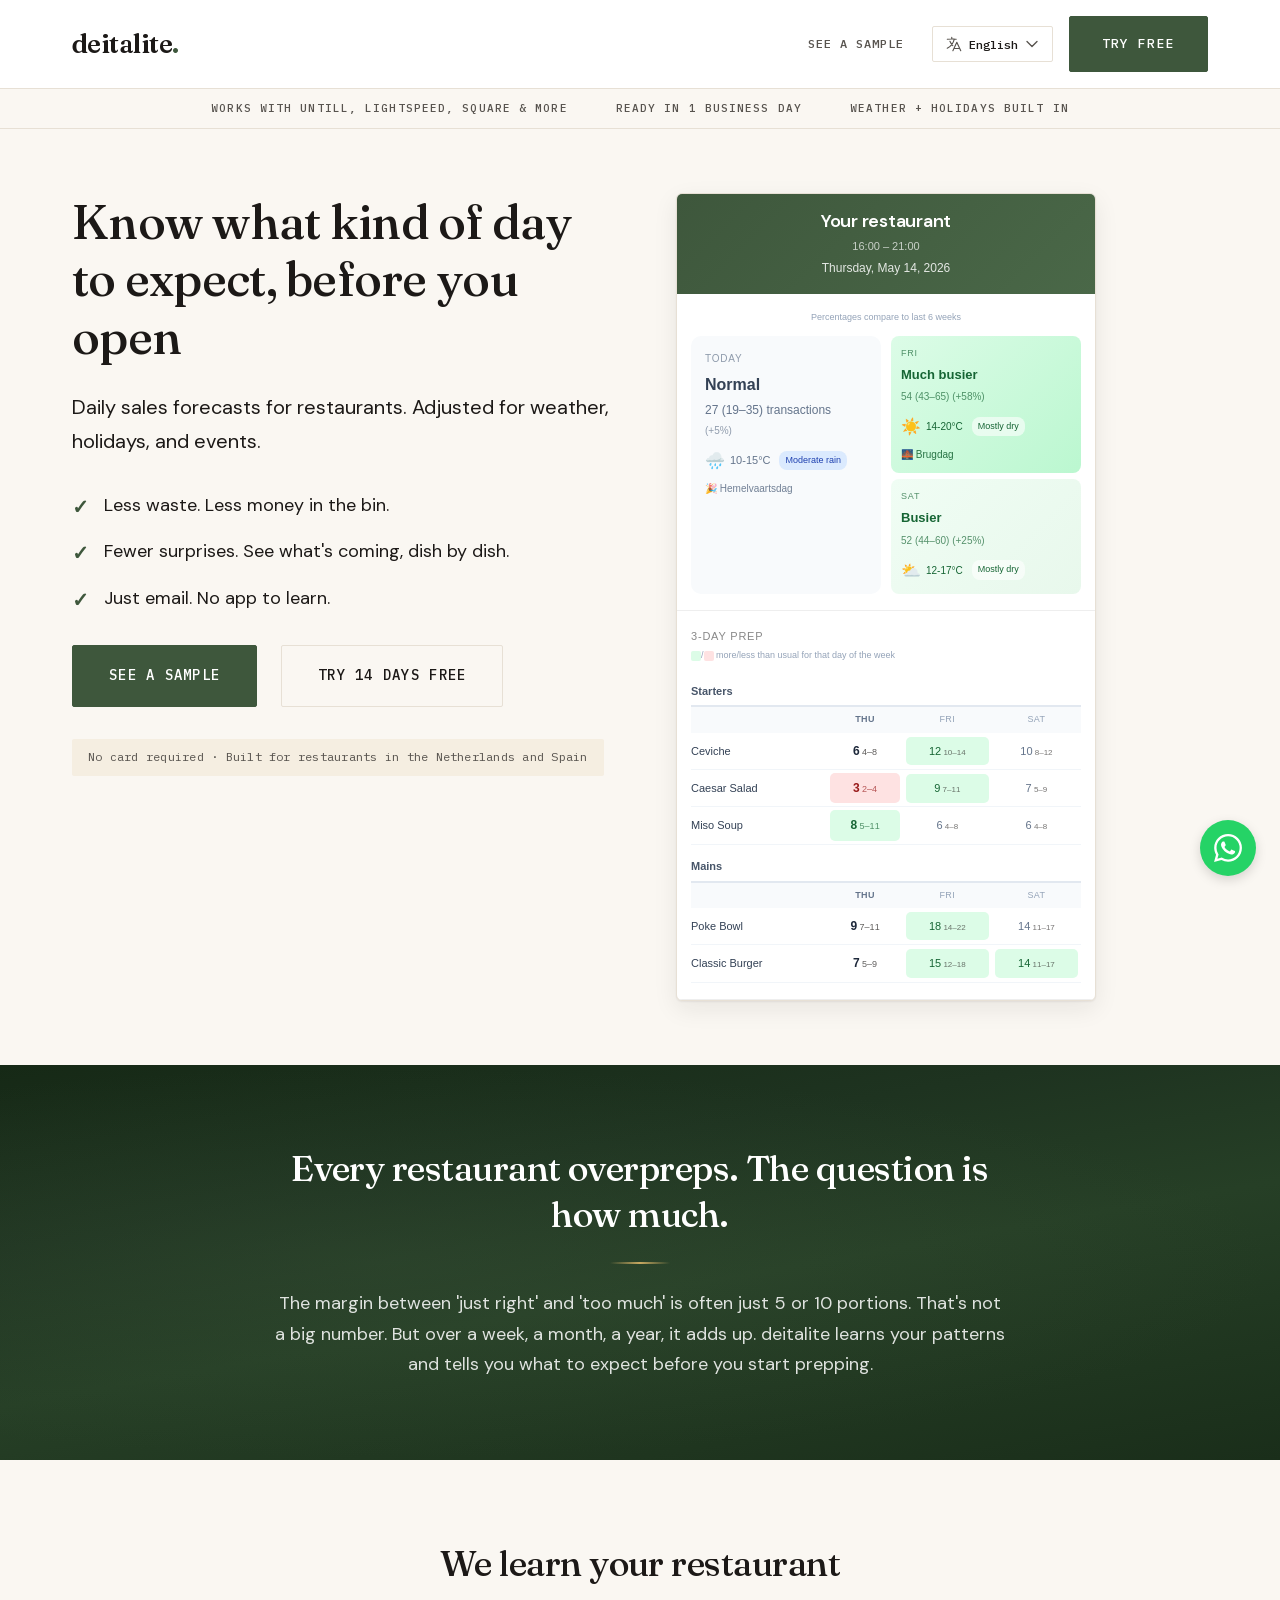
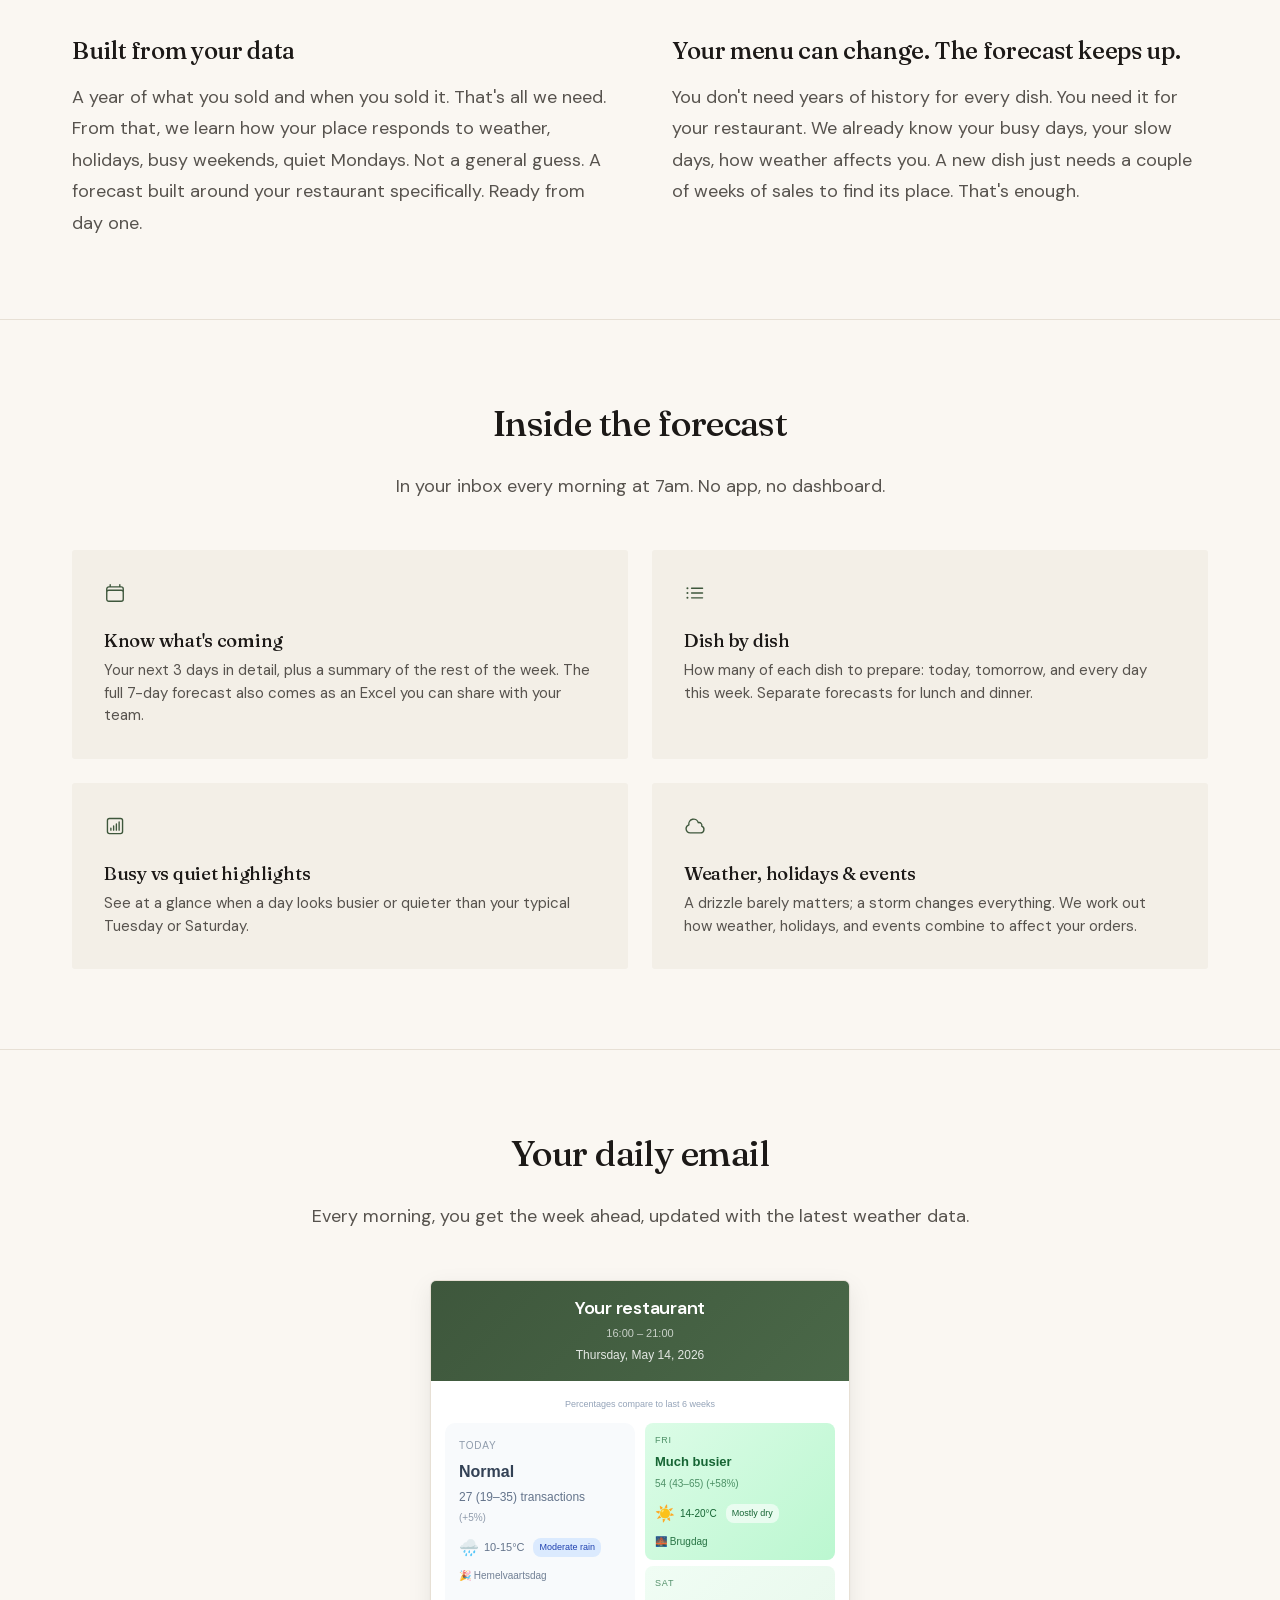
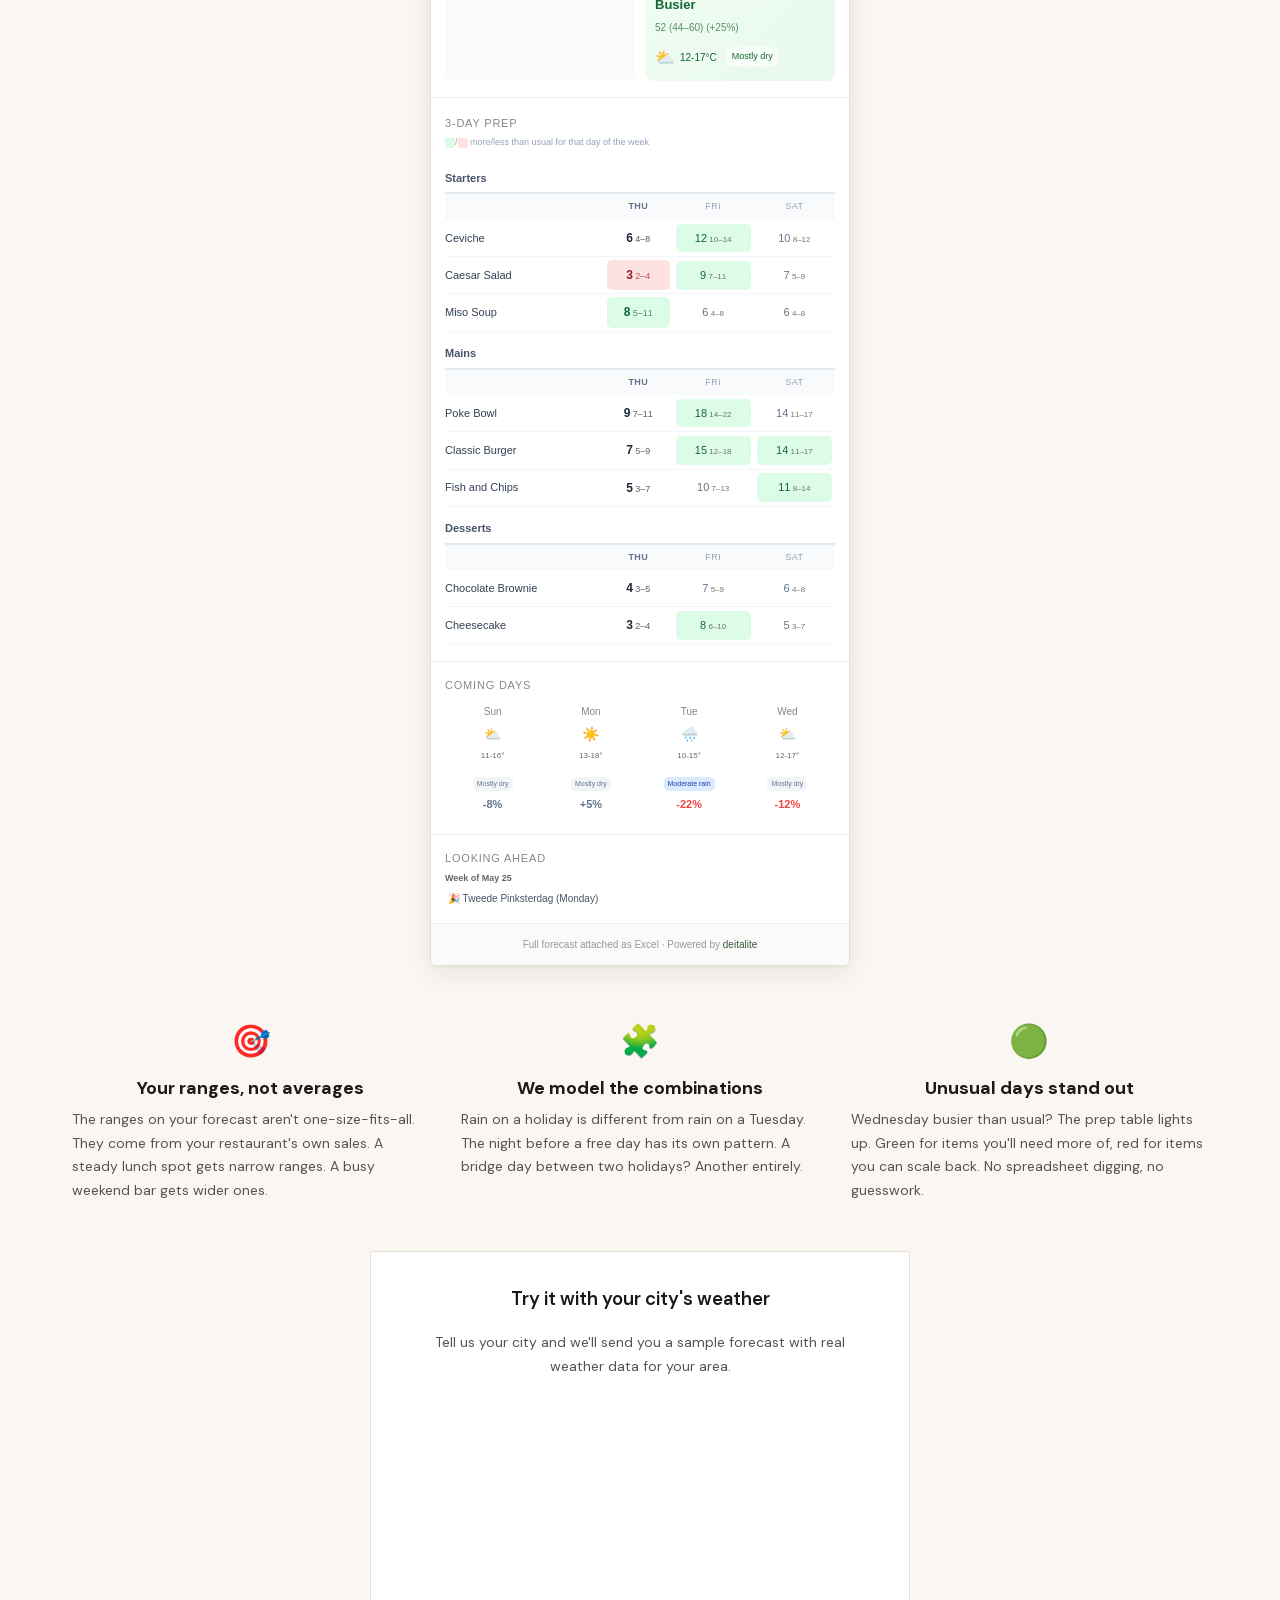
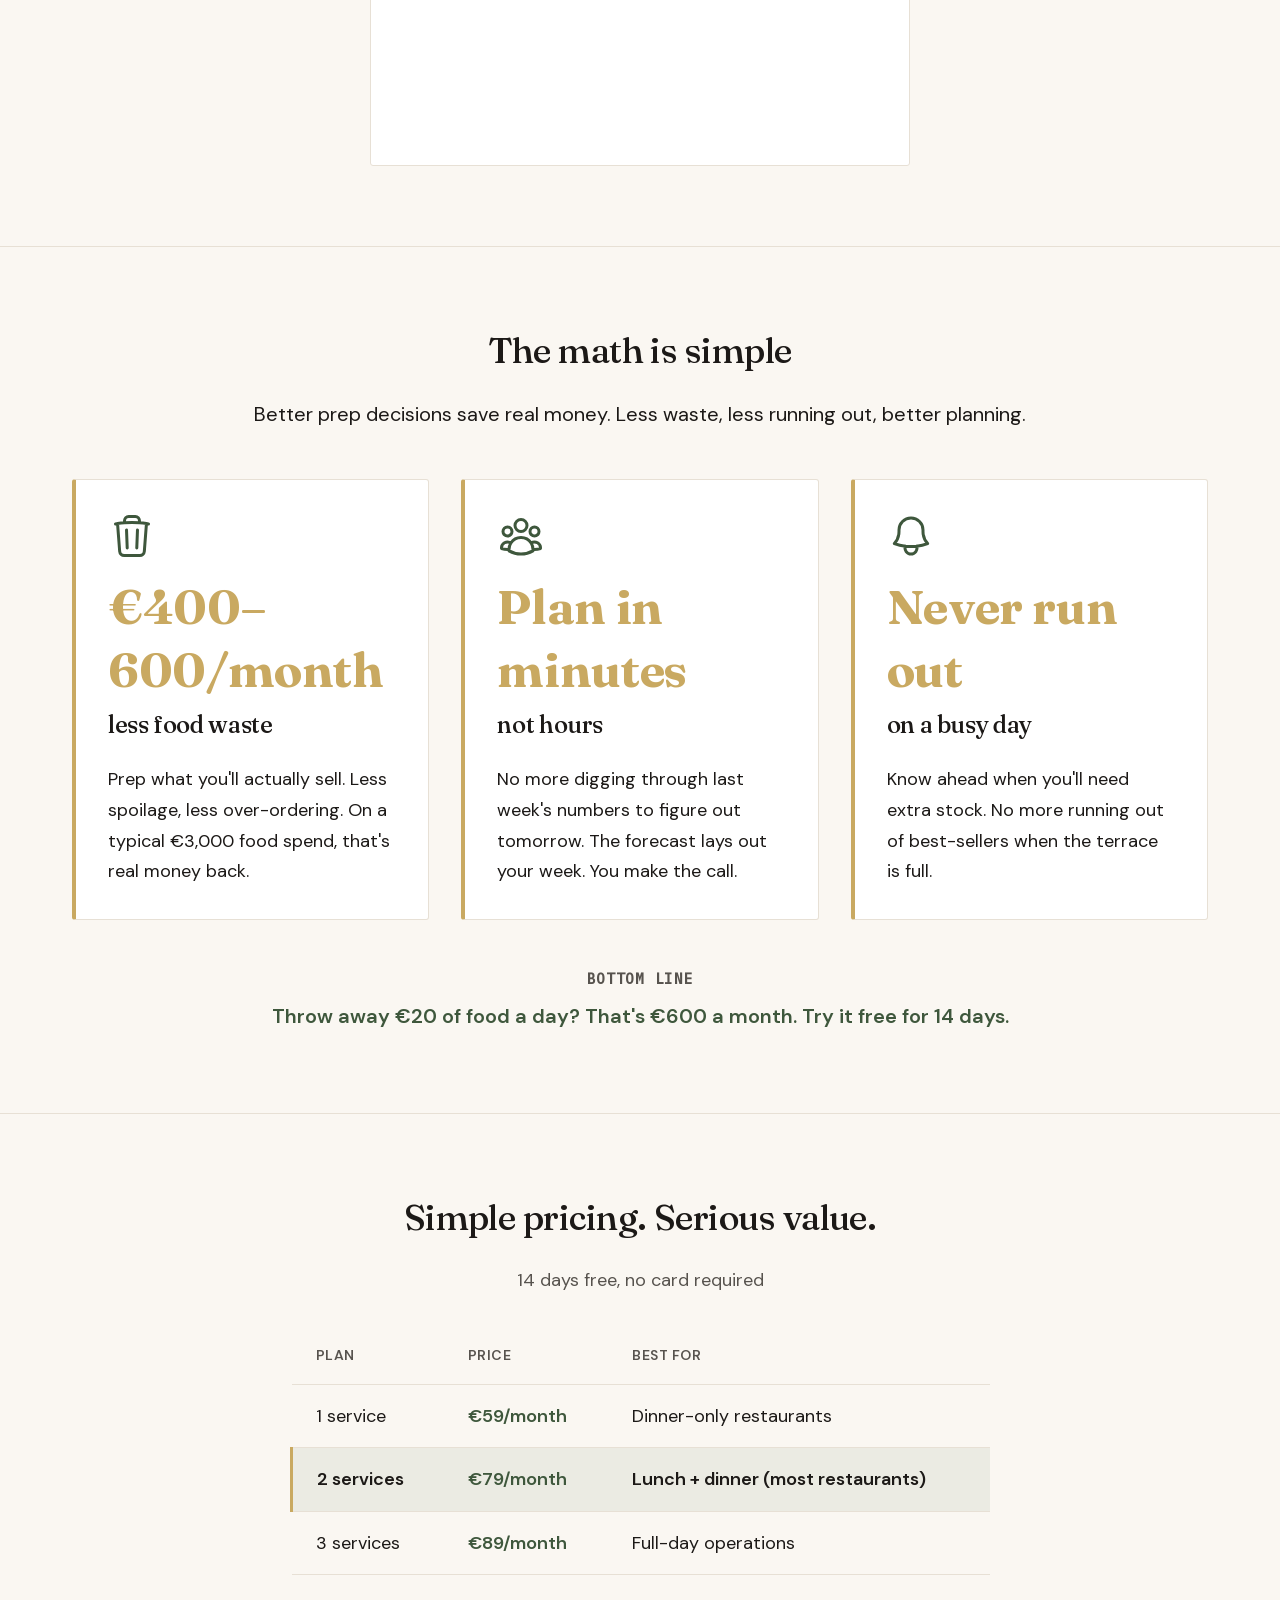
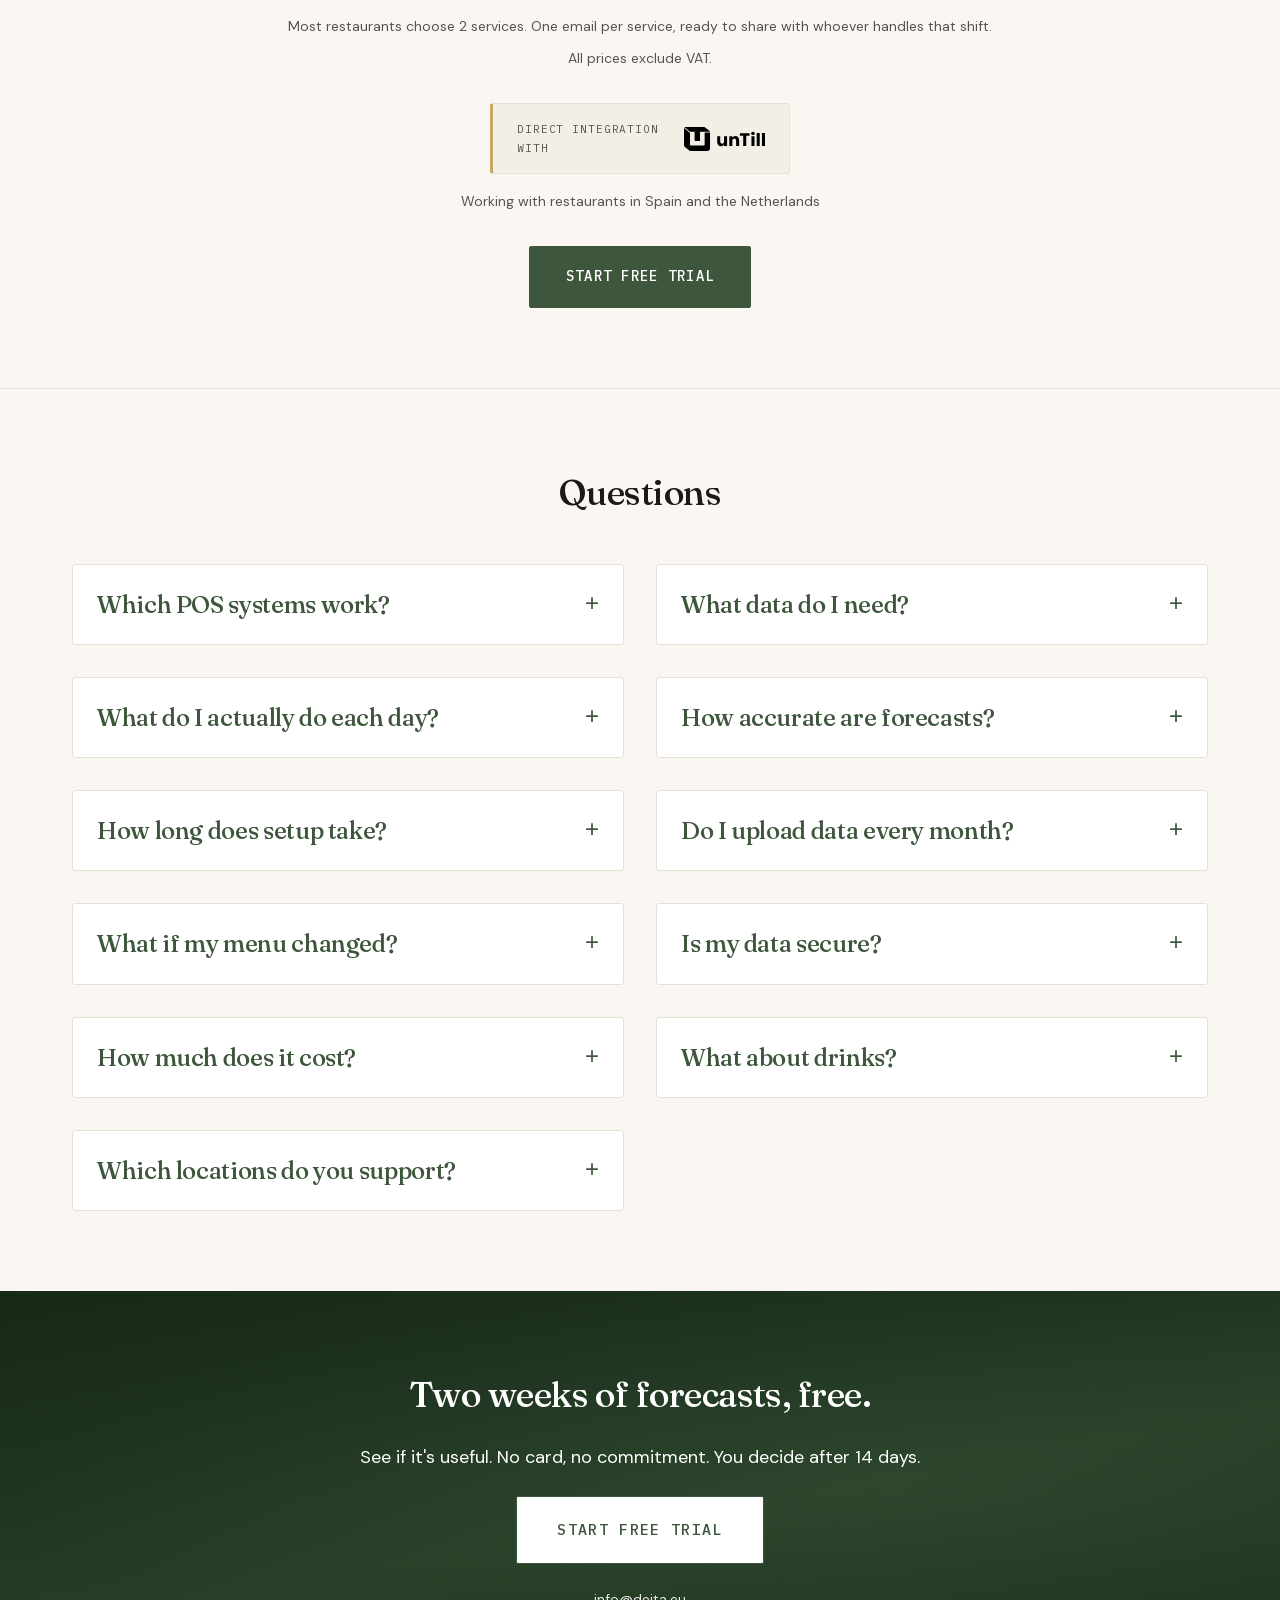
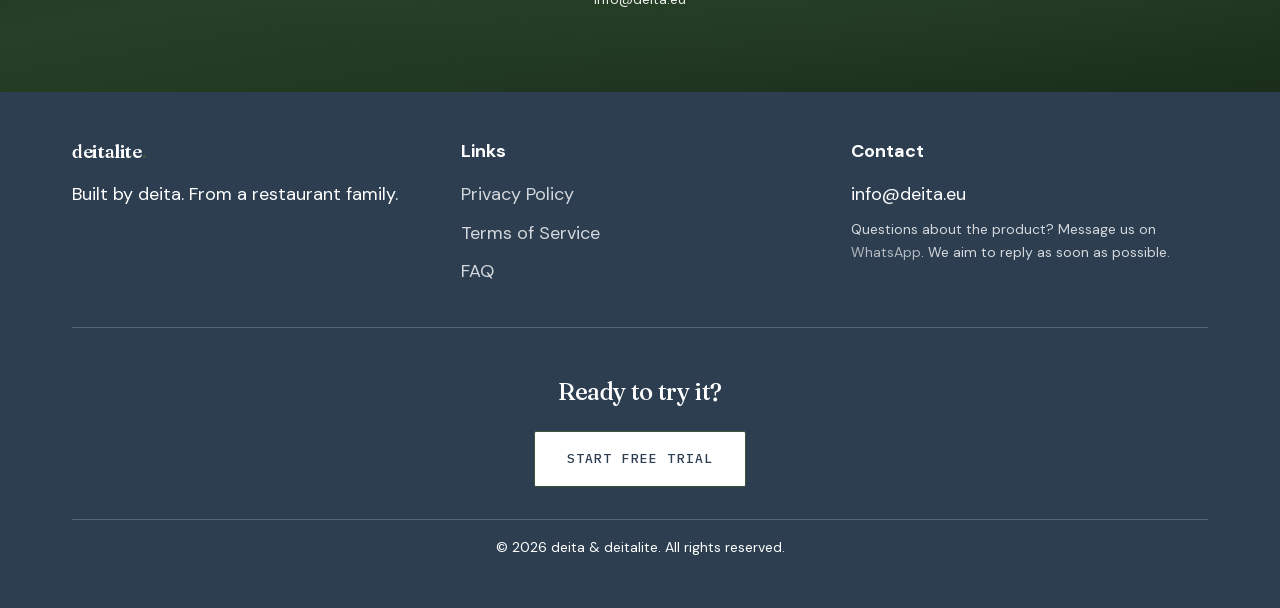
==== commit 6c0da565: "Component reskin: mono USP strip, hairline cards, document-style mockup frame Co-Authored-By: Claude" ====
--- a/index.html
+++ b/index.html
@@ -90,15 +90,12 @@
     <div class="container">
       <div class="usp-items">
         <div class="usp-item">
-          <span class="usp-icon">✓</span>
           <span data-i18n="usp.item1">Works with unTill, Lightspeed, Square & more</span>
         </div>
         <div class="usp-item">
-          <span class="usp-icon">✓</span>
           <span data-i18n="usp.item2">Ready in 1 business day</span>
         </div>
         <div class="usp-item">
-          <span class="usp-icon">✓</span>
           <span data-i18n="usp.item3">Weather + holidays built in</span>
         </div>
       </div>
--- a/css/main.css
+++ b/css/main.css
@@ -370,7 +370,7 @@
   background-color: var(--color-white);
   border-radius: var(--radius-md);
   padding: var(--spacing-lg);
-  box-shadow: var(--shadow-card);
+  border: 1px solid var(--color-hairline);
   text-align: left;
 }
 
@@ -718,9 +718,9 @@
 }
 
 .demo-form-prominent {
-  background: linear-gradient(135deg, #f0fdf4 0%, #e8f8ec 100%);
-  border: 1px solid #bbf7d0;
-  border-radius: var(--radius-lg, 12px);
+  background: var(--color-white);
+  border: 1px solid var(--color-hairline);
+  border-radius: var(--radius-md);
   padding: var(--spacing-lg) var(--spacing-xl);
   max-width: 540px;
   margin: var(--spacing-xl) auto 0;
@@ -746,10 +746,10 @@
 
 /* 7. USP Banner */
 #usp-banner {
-  background-color: var(--color-brand-green);
-  color: var(--color-white);
-  padding: var(--spacing-sm) 0;
-  border-bottom: 2px solid rgba(0, 0, 0, 0.1);
+  background-color: transparent;
+  color: var(--color-gray-medium);
+  padding: 10px 0;
+  border-bottom: 1px solid var(--color-hairline);
 }
 
 .usp-items {
@@ -763,14 +763,11 @@
 .usp-item {
   display: flex;
   align-items: center;
-  gap: var(--spacing-xs);
-  font-size: var(--font-size-small);
+  font-family: var(--font-family-mono);
+  font-size: 11px;
   font-weight: 500;
-}
-
-.usp-icon {
-  font-size: 16px;
-  color: var(--color-white);
+  text-transform: uppercase;
+  letter-spacing: 0.1em;
 }
 
 /* 8. Hero Section */
@@ -871,9 +868,10 @@
 
 .email-mockup .email-card {
   background: var(--color-white);
-  border-radius: 16px;
+  border-radius: 6px;
   overflow: hidden;
-  box-shadow: 0 25px 50px -12px rgba(0, 0, 0, 0.25);
+  border: 1px solid var(--color-hairline);
+  box-shadow: var(--shadow-mockup);
 }
 
 .email-mockup .em-header {
@@ -1493,8 +1491,8 @@
 }
 
 .feature-item h3 {
-  font-size: 1.05rem;
-  font-weight: 600;
+  font-size: 1.15rem;
+  font-weight: 500;
   margin-bottom: 6px;
 }
 
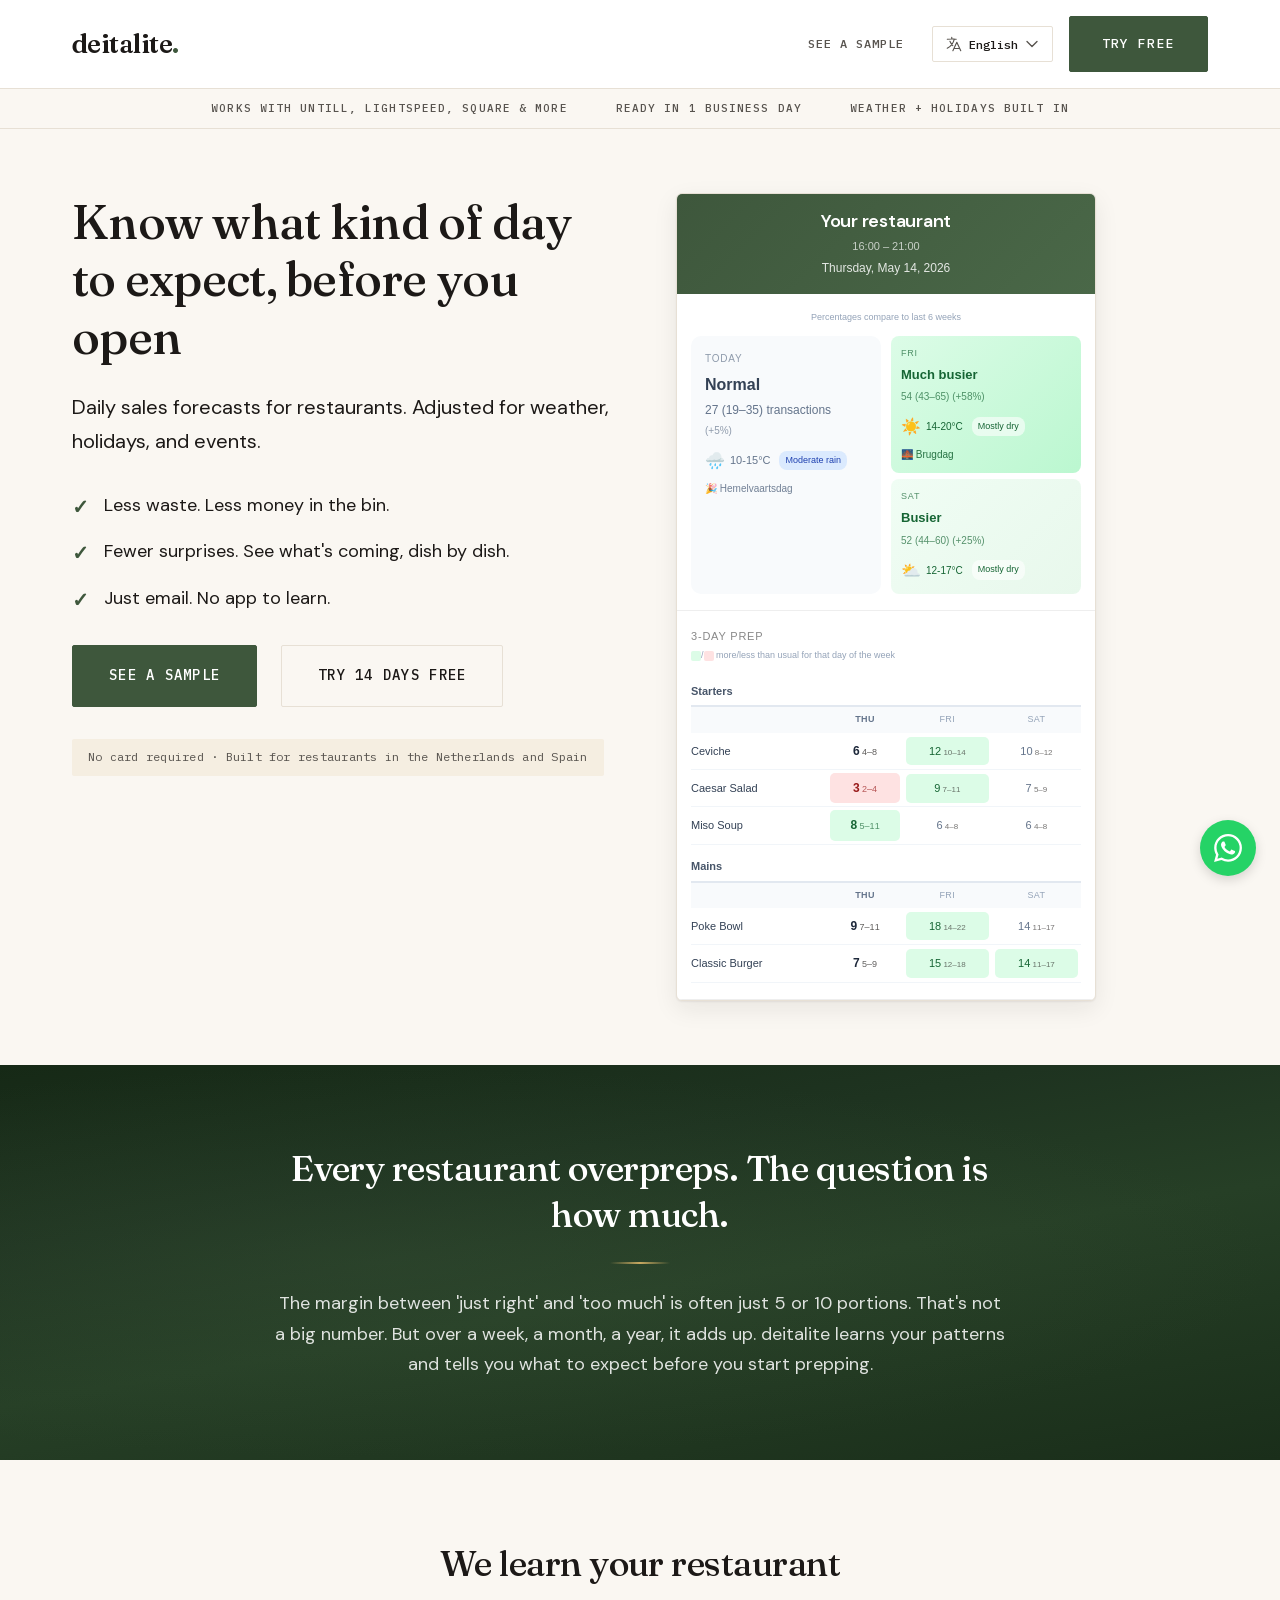
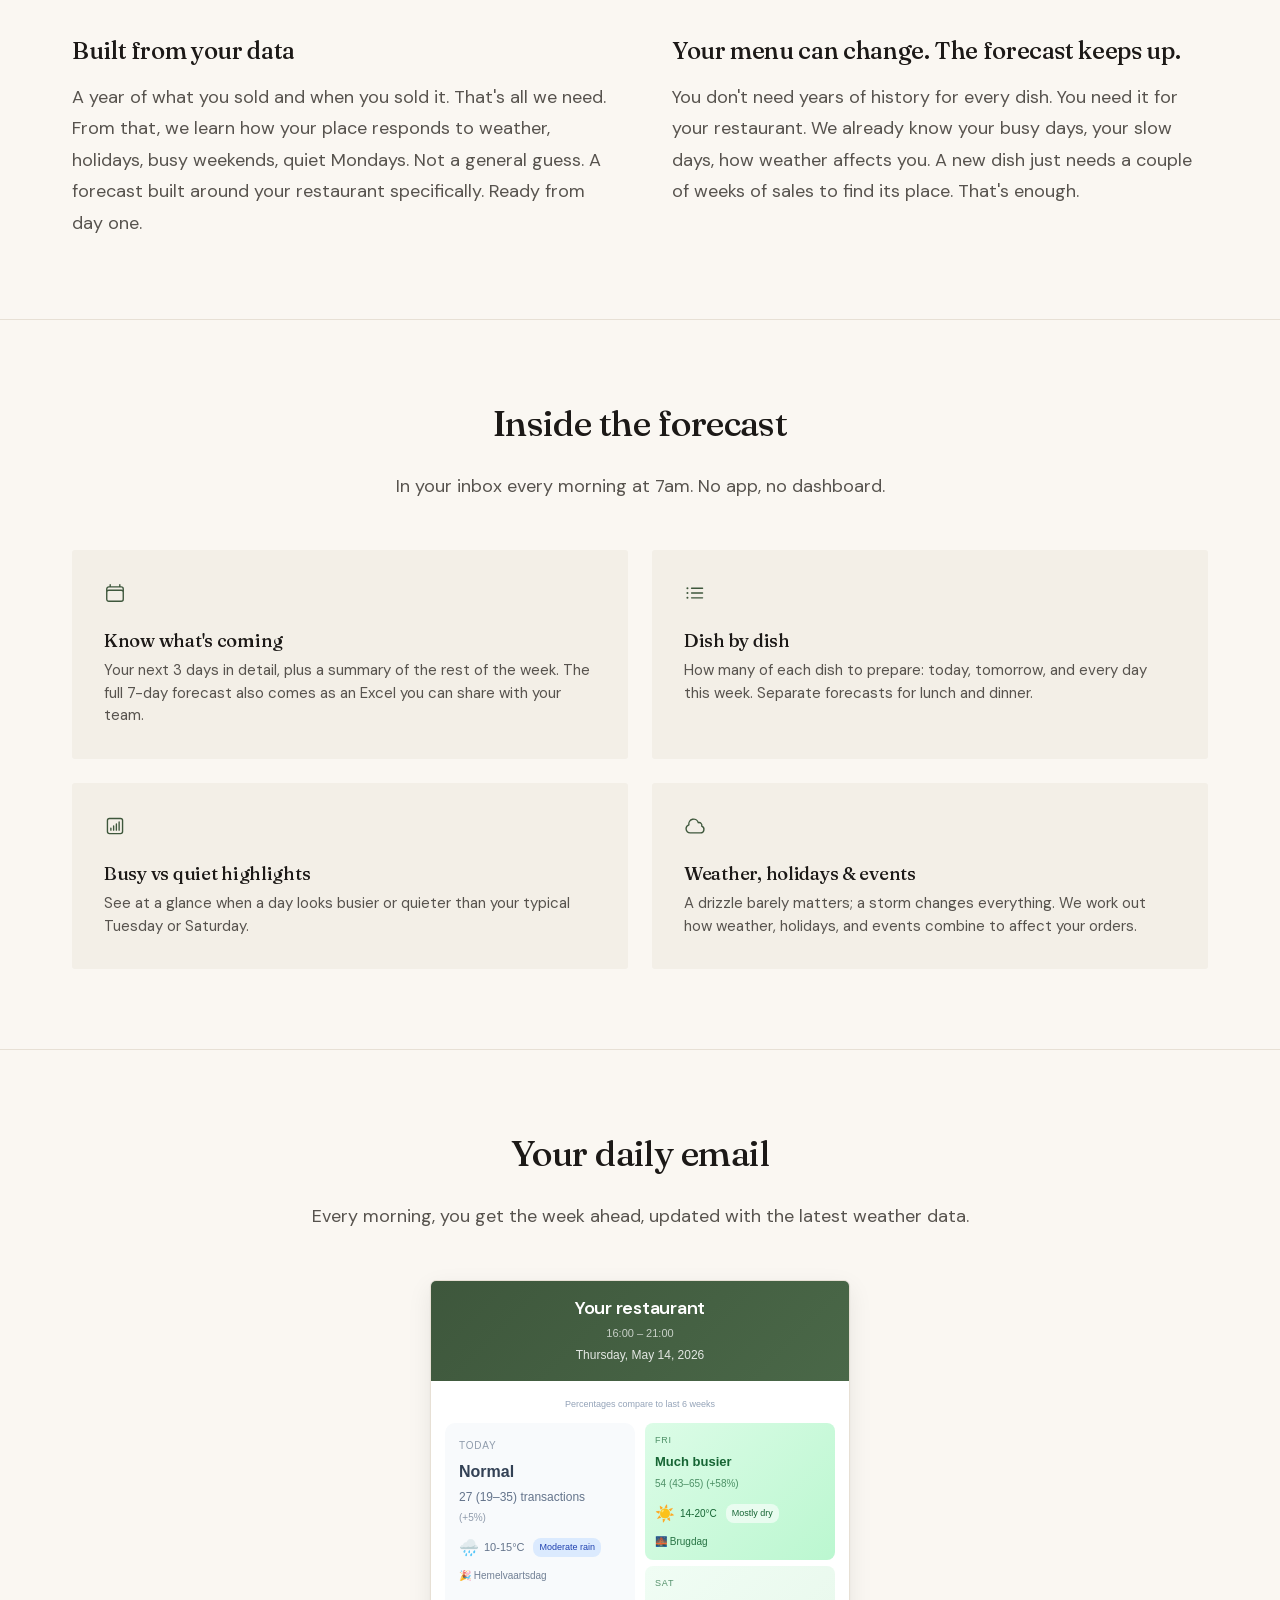
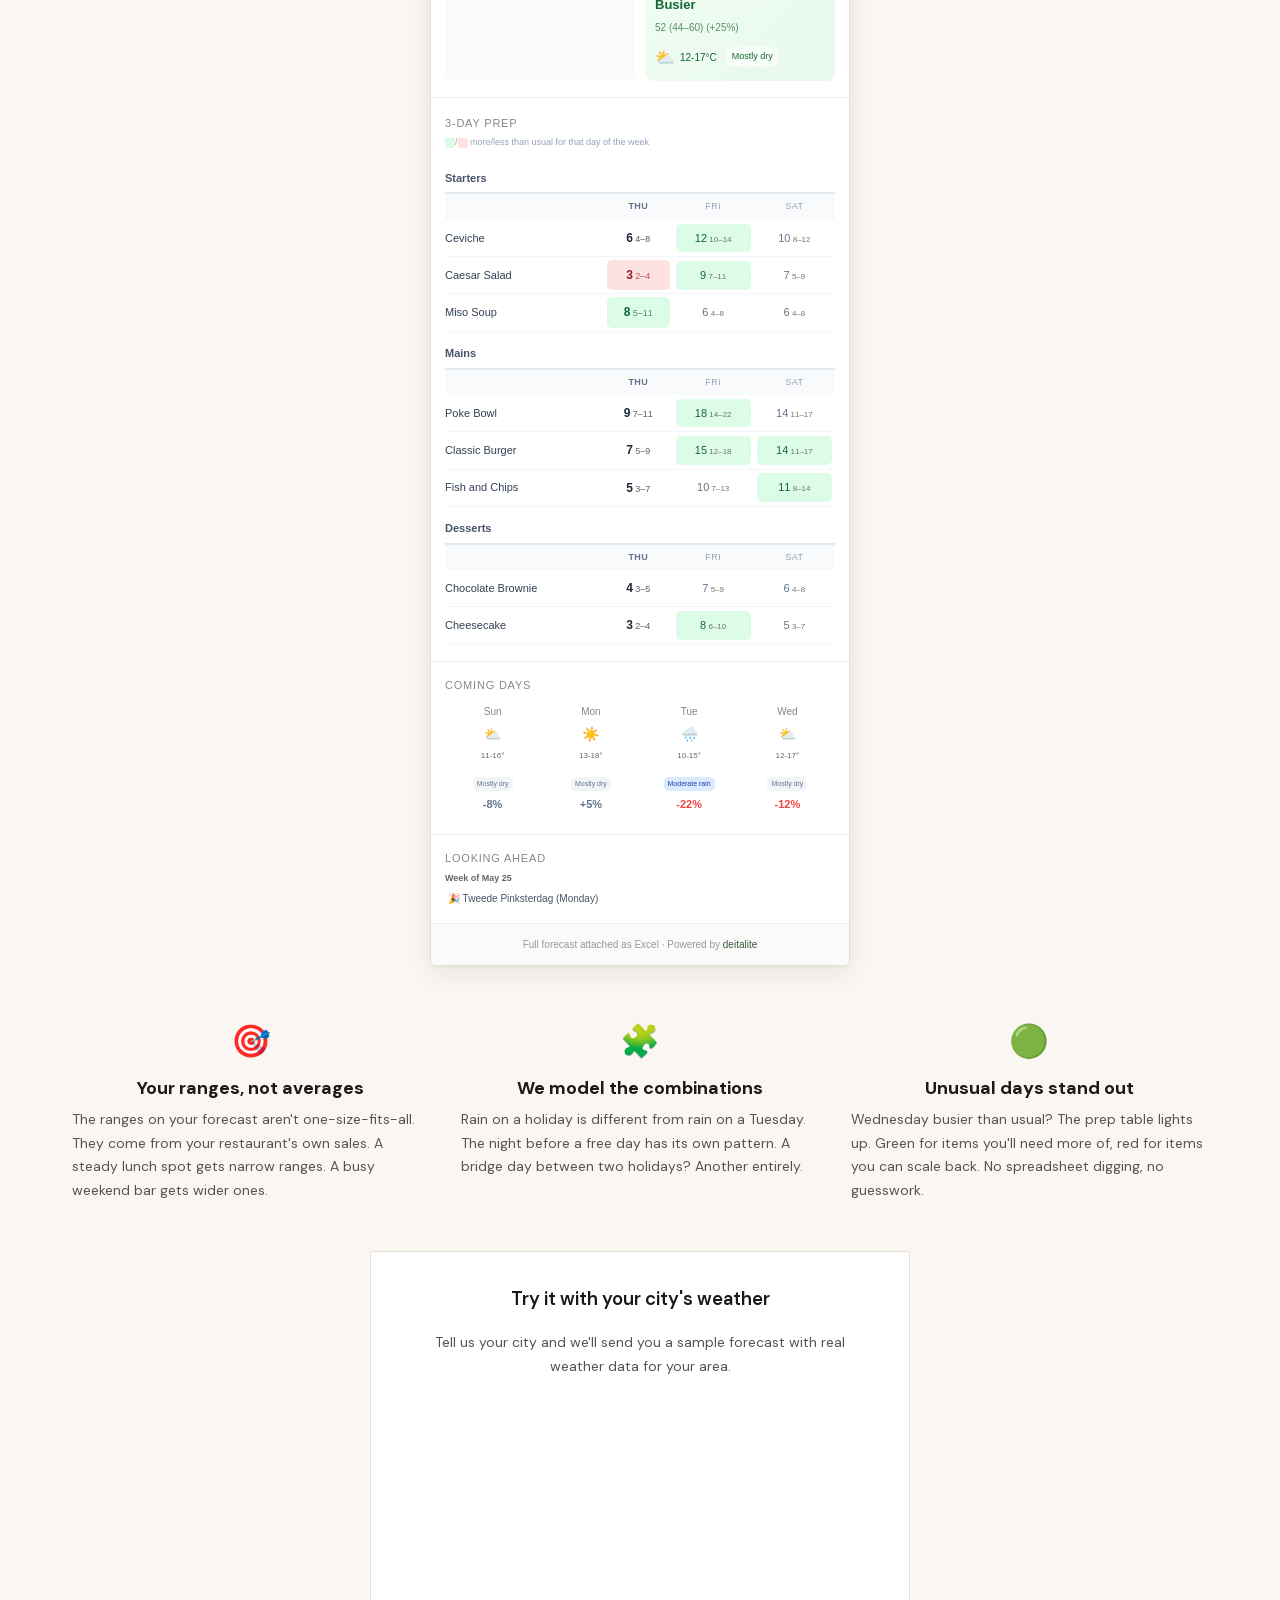
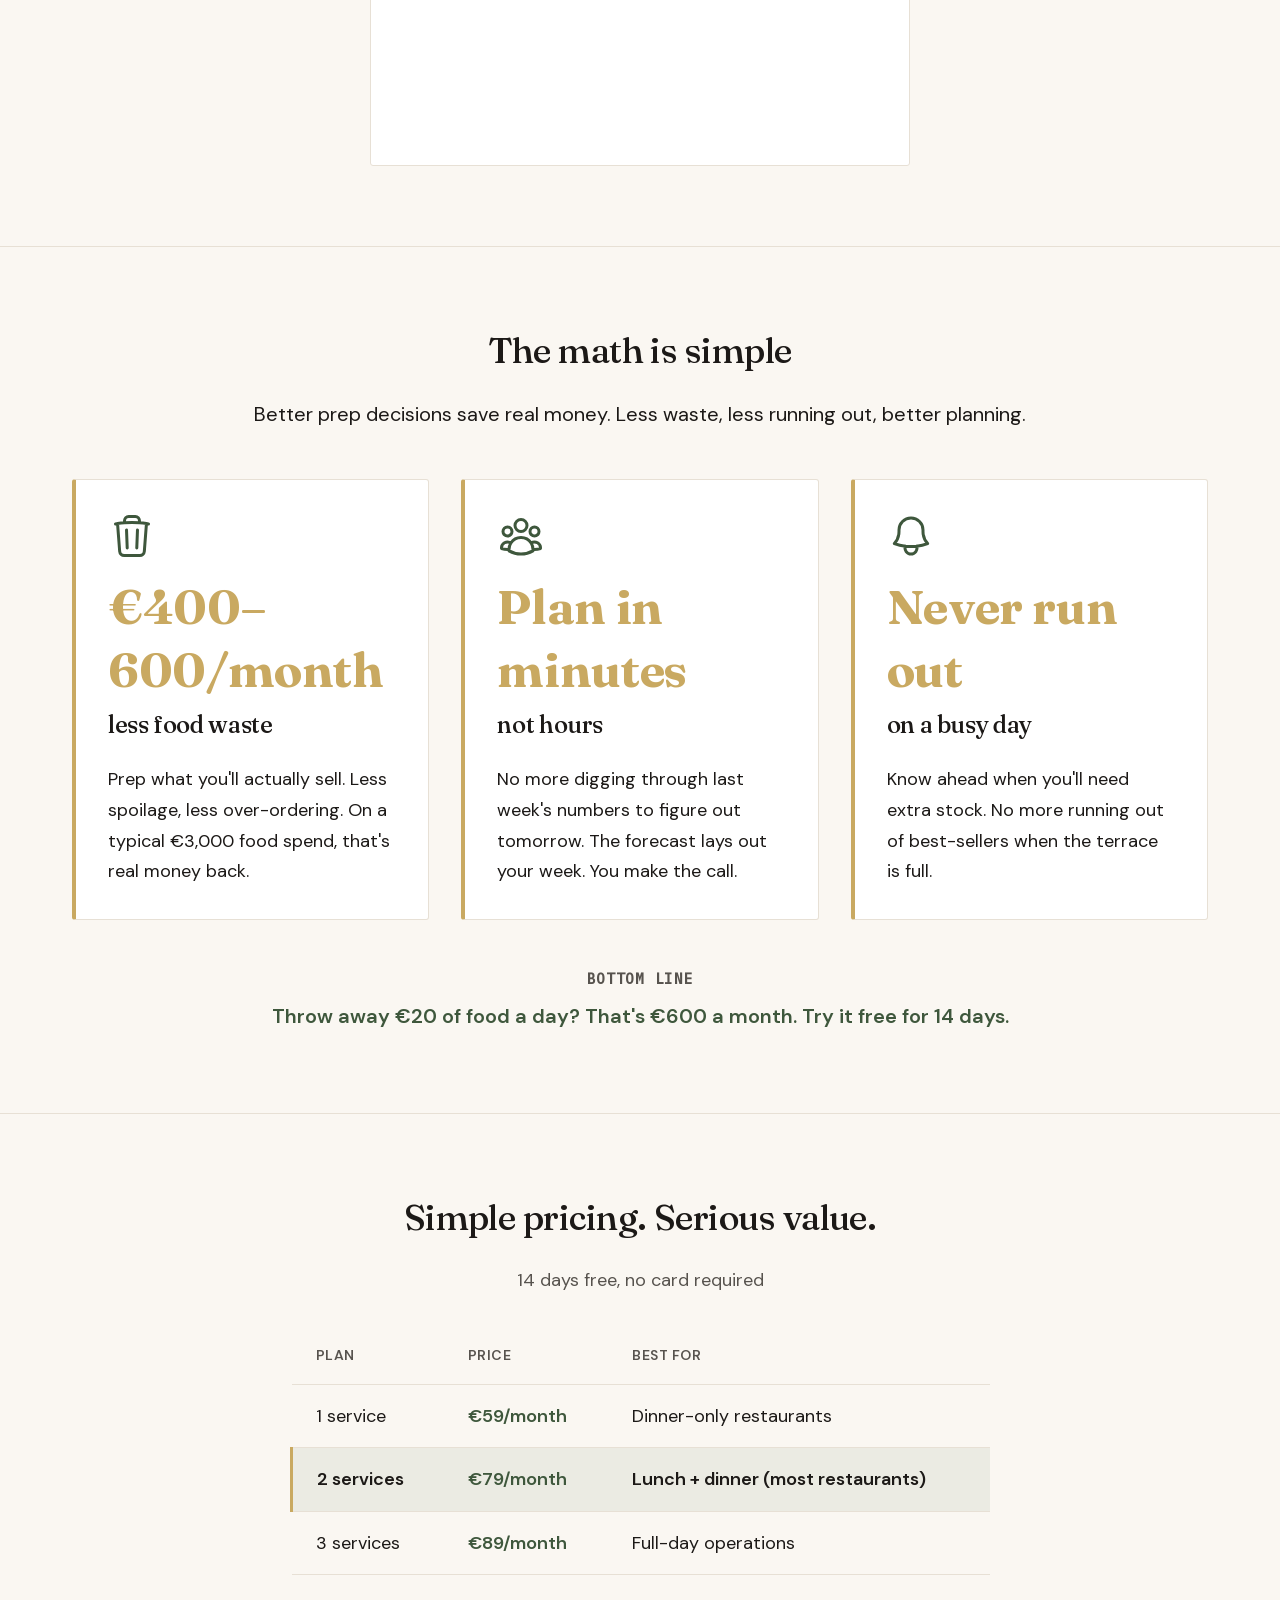
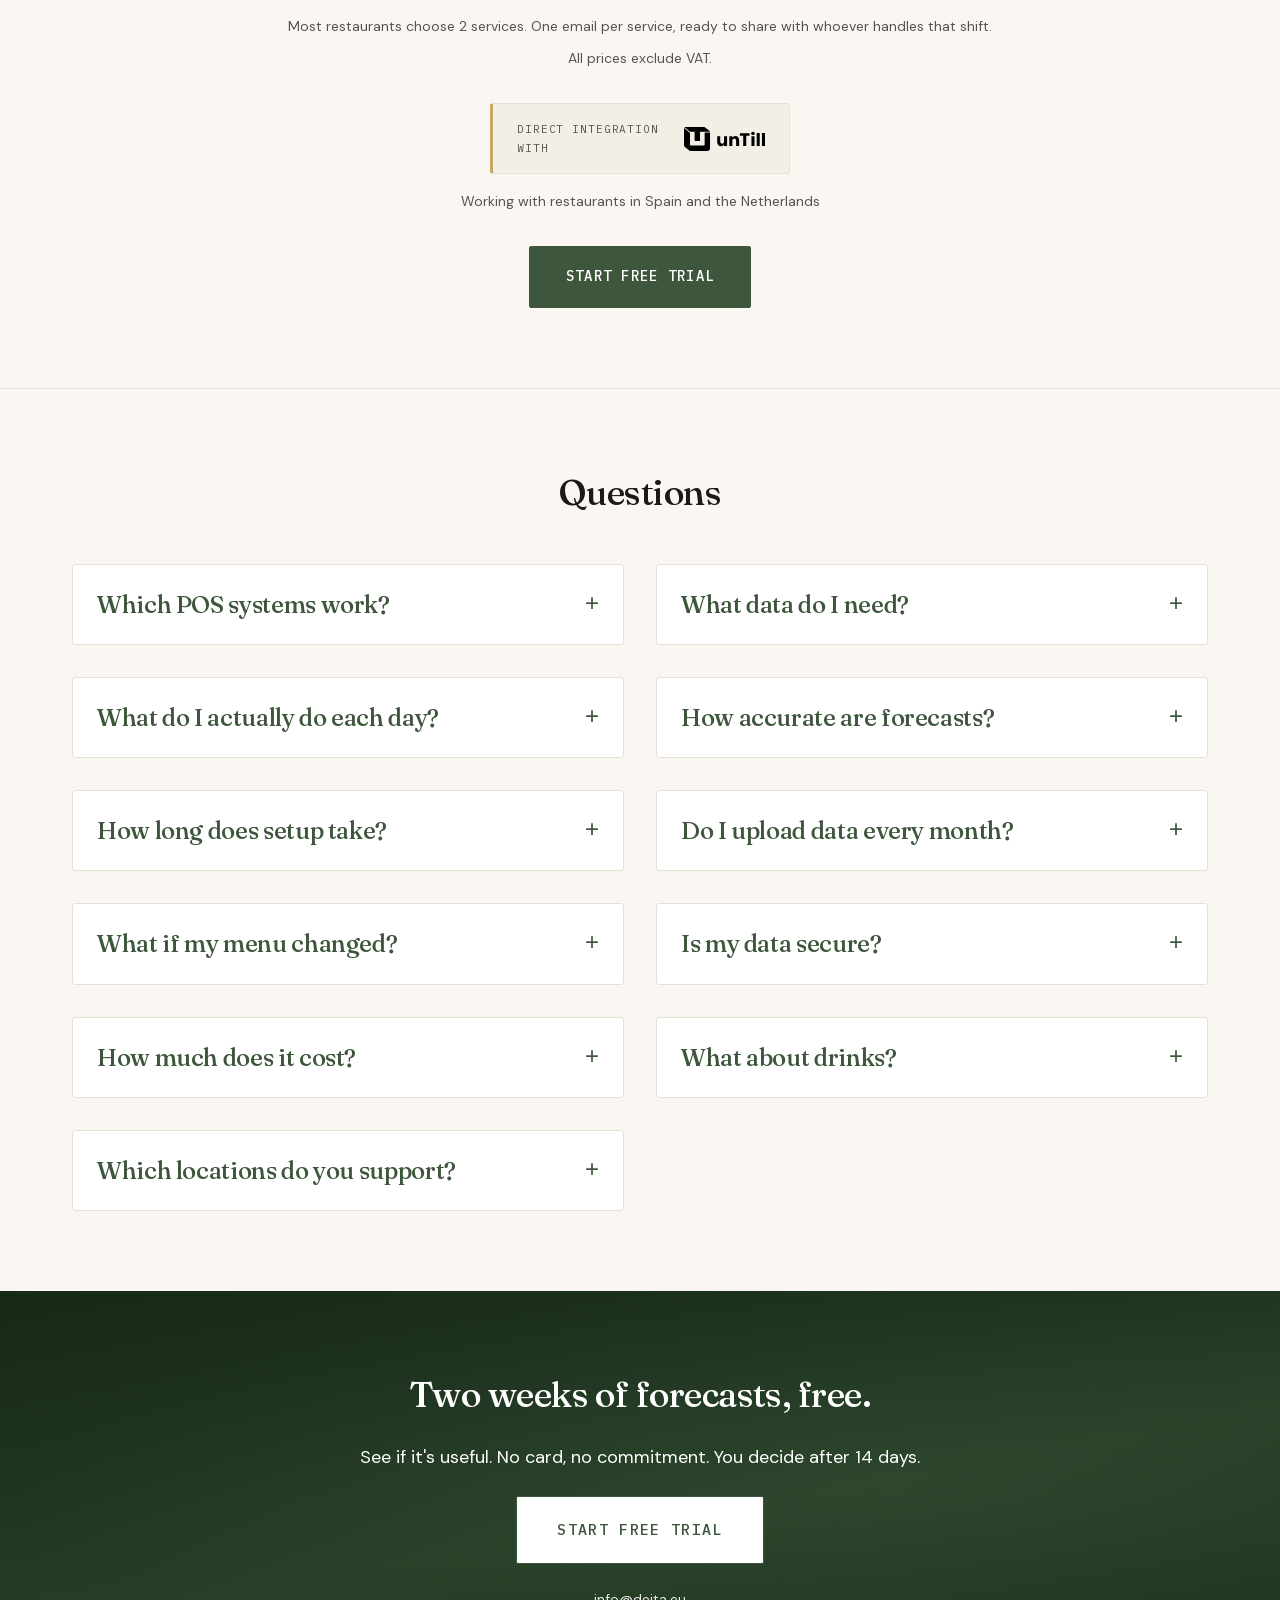
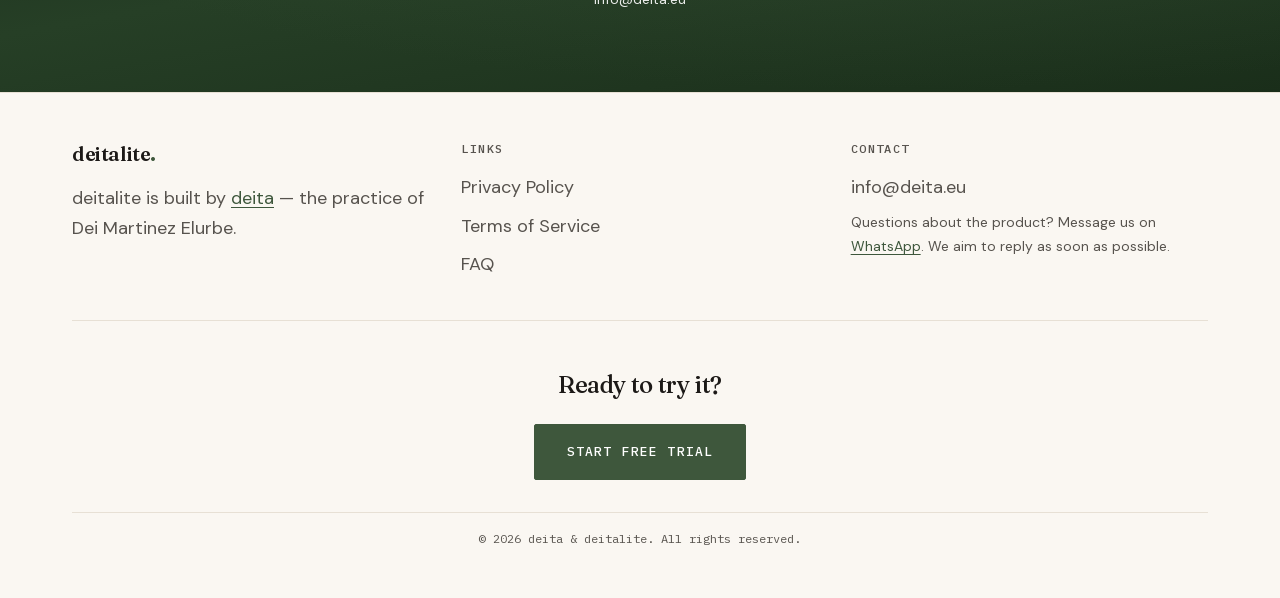
==== commit ad8814da: "Light footer with umbrella line: built by deita, the practice of Dei Martinez Elurbe Co-Authored-By:" ====
--- a/index.html
+++ b/index.html
@@ -725,7 +725,7 @@
       <div class="footer-grid">
         <div class="footer-col">
           <h4 class="footer-wordmark">deitalite</h4>
-          <p data-i18n="footer.tagline">Built by deita. Data science with hospitality roots.</p>
+          <p data-i18n="footer.tagline">deitalite is built by <a href="https://deita.eu" target="_blank" rel="noopener">deita</a> — the practice of Dei Martinez Elurbe.</p>
         </div>
         <div class="footer-col">
           <h4 data-i18n="footer.links">Links</h4>
--- a/css/main.css
+++ b/css/main.css
@@ -52,7 +52,6 @@
   --color-dark-text: #1C1917;
   --color-gray-medium: #57534E;
   --color-gray-light: #E7E0D5;
-  --color-footer-dark: #2c3e50;   /* still used by #footer + partner pages; Task 6 deletes it */
 
   /* Email mockup palette */
   --em-green-bg: #dcfce7;
@@ -1823,8 +1822,9 @@
 
 /* 15. Footer */
 #footer {
-  background-color: var(--color-footer-dark);
-  color: var(--color-white);
+  background-color: transparent;
+  border-top: 1px solid var(--color-hairline);
+  color: var(--color-dark-text);
   padding: var(--spacing-xl) 0;
 }
 
@@ -1836,9 +1836,17 @@
 }
 
 .footer-col h4 {
-  color: var(--color-white);
+  color: var(--color-dark-text);
   margin-bottom: var(--spacing-sm);
-  font-size: var(--font-size-body);
+}
+
+.footer-col h4:not(.footer-wordmark) {
+  font-family: var(--font-family-mono);
+  font-size: 12px;
+  font-weight: 500;
+  text-transform: uppercase;
+  letter-spacing: 0.12em;
+  color: var(--color-gray-medium);
 }
 
 .footer-col ul li {
@@ -1846,18 +1854,28 @@
 }
 
 .footer-col a {
-  color: var(--color-white);
-  opacity: 0.8;
-  transition: opacity var(--transition-fast);
+  color: var(--color-gray-medium);
+  transition: color var(--transition-fast);
 }
 
 .footer-col a:hover {
-  opacity: 1;
+  color: var(--color-brand-green);
+}
+
+.footer-col p {
+  color: var(--color-gray-medium);
+}
+
+.footer-col p a {
+  color: var(--color-brand-green);
+  text-decoration: underline;
+  text-decoration-thickness: 1px;
+  text-underline-offset: 3px;
 }
 
 .footer-note {
   font-size: var(--font-size-small);
-  opacity: 0.8;
+  color: var(--color-gray-medium);
   margin-top: var(--spacing-xs);
 }
 
@@ -1865,29 +1883,22 @@
   text-align: center;
   padding: var(--spacing-xl) 0 var(--spacing-lg) 0;
   margin-top: var(--spacing-lg);
-  border-top: 1px solid rgba(255,255,255,0.2);
+  border-top: 1px solid var(--color-hairline);
 }
 
 .footer-cta h3 {
-  color: var(--color-white);
+  color: var(--color-dark-text);
   margin-bottom: var(--spacing-md);
   font-size: var(--font-size-h3);
 }
 
-.footer-cta .btn-primary {
-  background-color: var(--color-white);
-  color: var(--color-footer-dark);
-}
-
-.footer-cta .btn-primary:hover {
-  background-color: var(--color-off-white);
-}
-
 .footer-bottom {
   text-align: center;
   padding-top: var(--spacing-sm);
-  border-top: 1px solid rgba(255,255,255,0.2);
-  font-size: var(--font-size-small);
+  border-top: 1px solid var(--color-hairline);
+  font-family: var(--font-family-mono);
+  font-size: 12px;
+  color: var(--color-gray-medium);
 }
 
 /* Gold decorative rule */
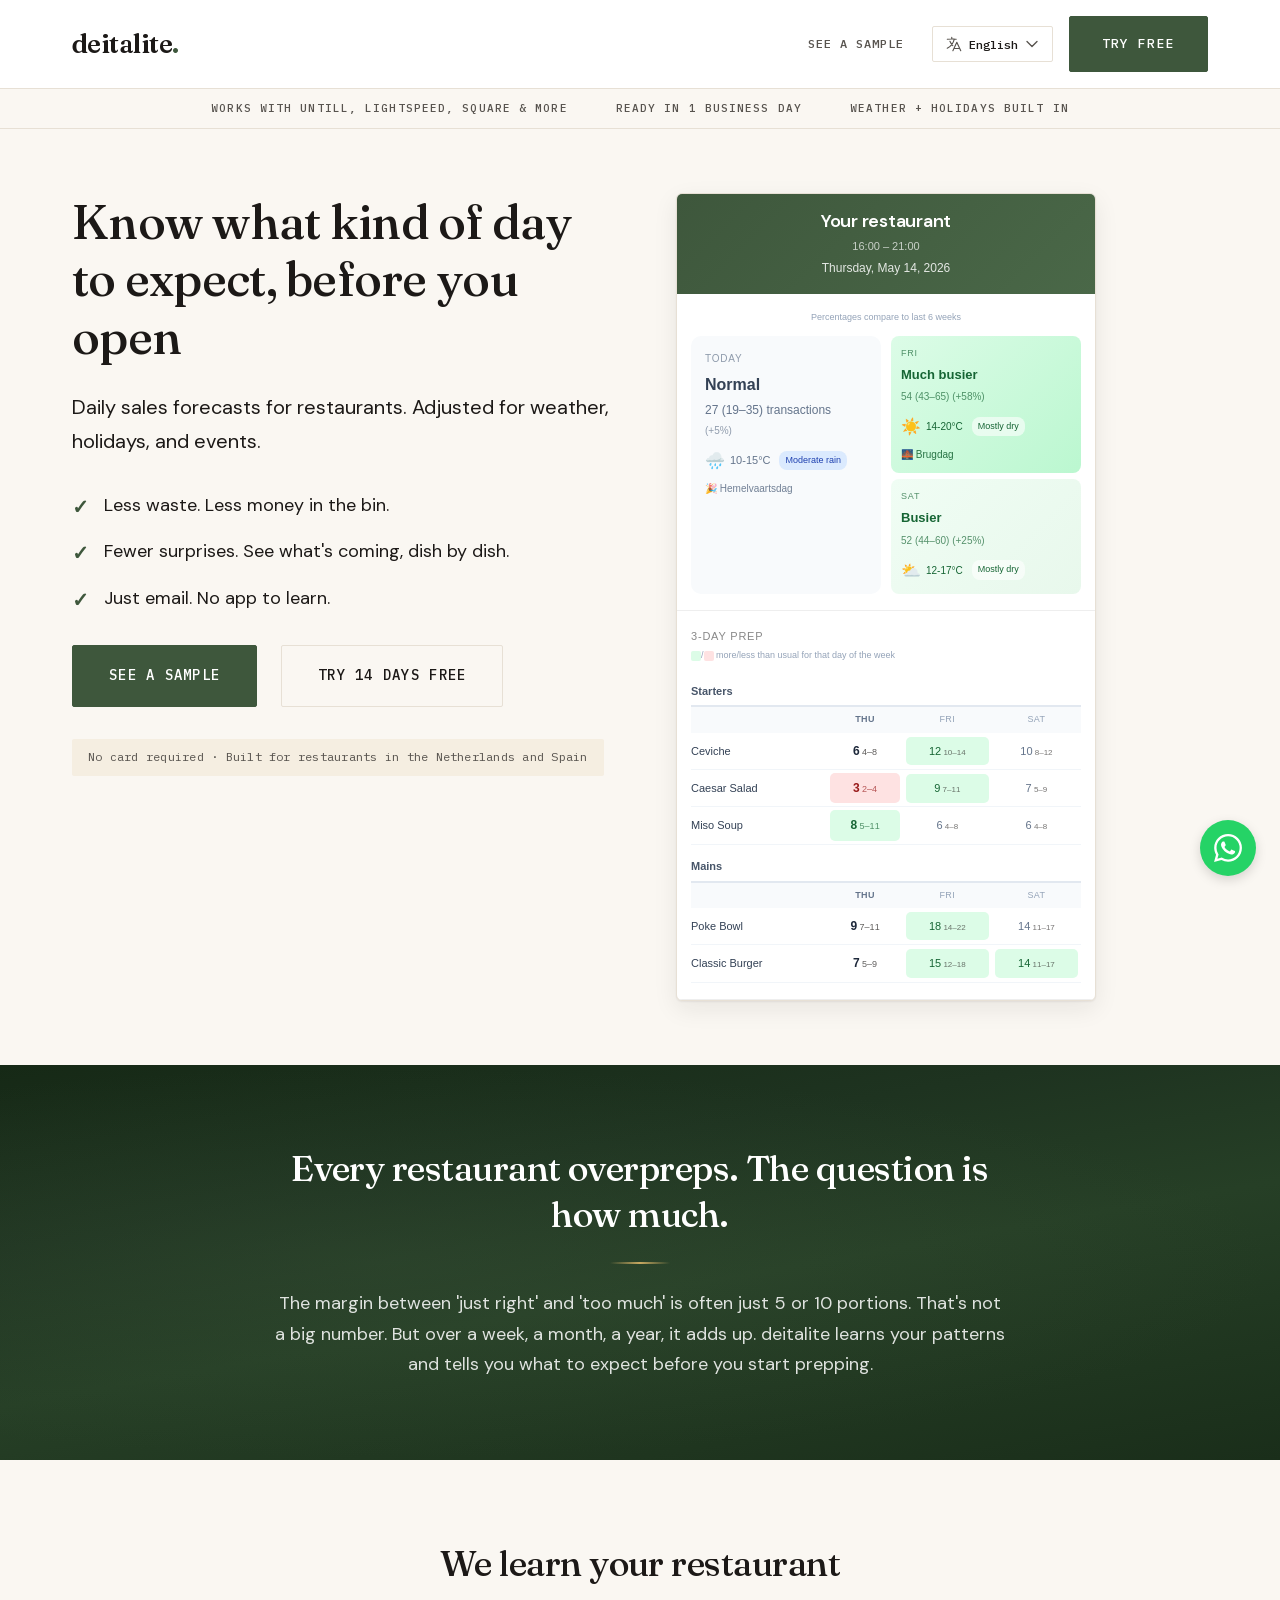
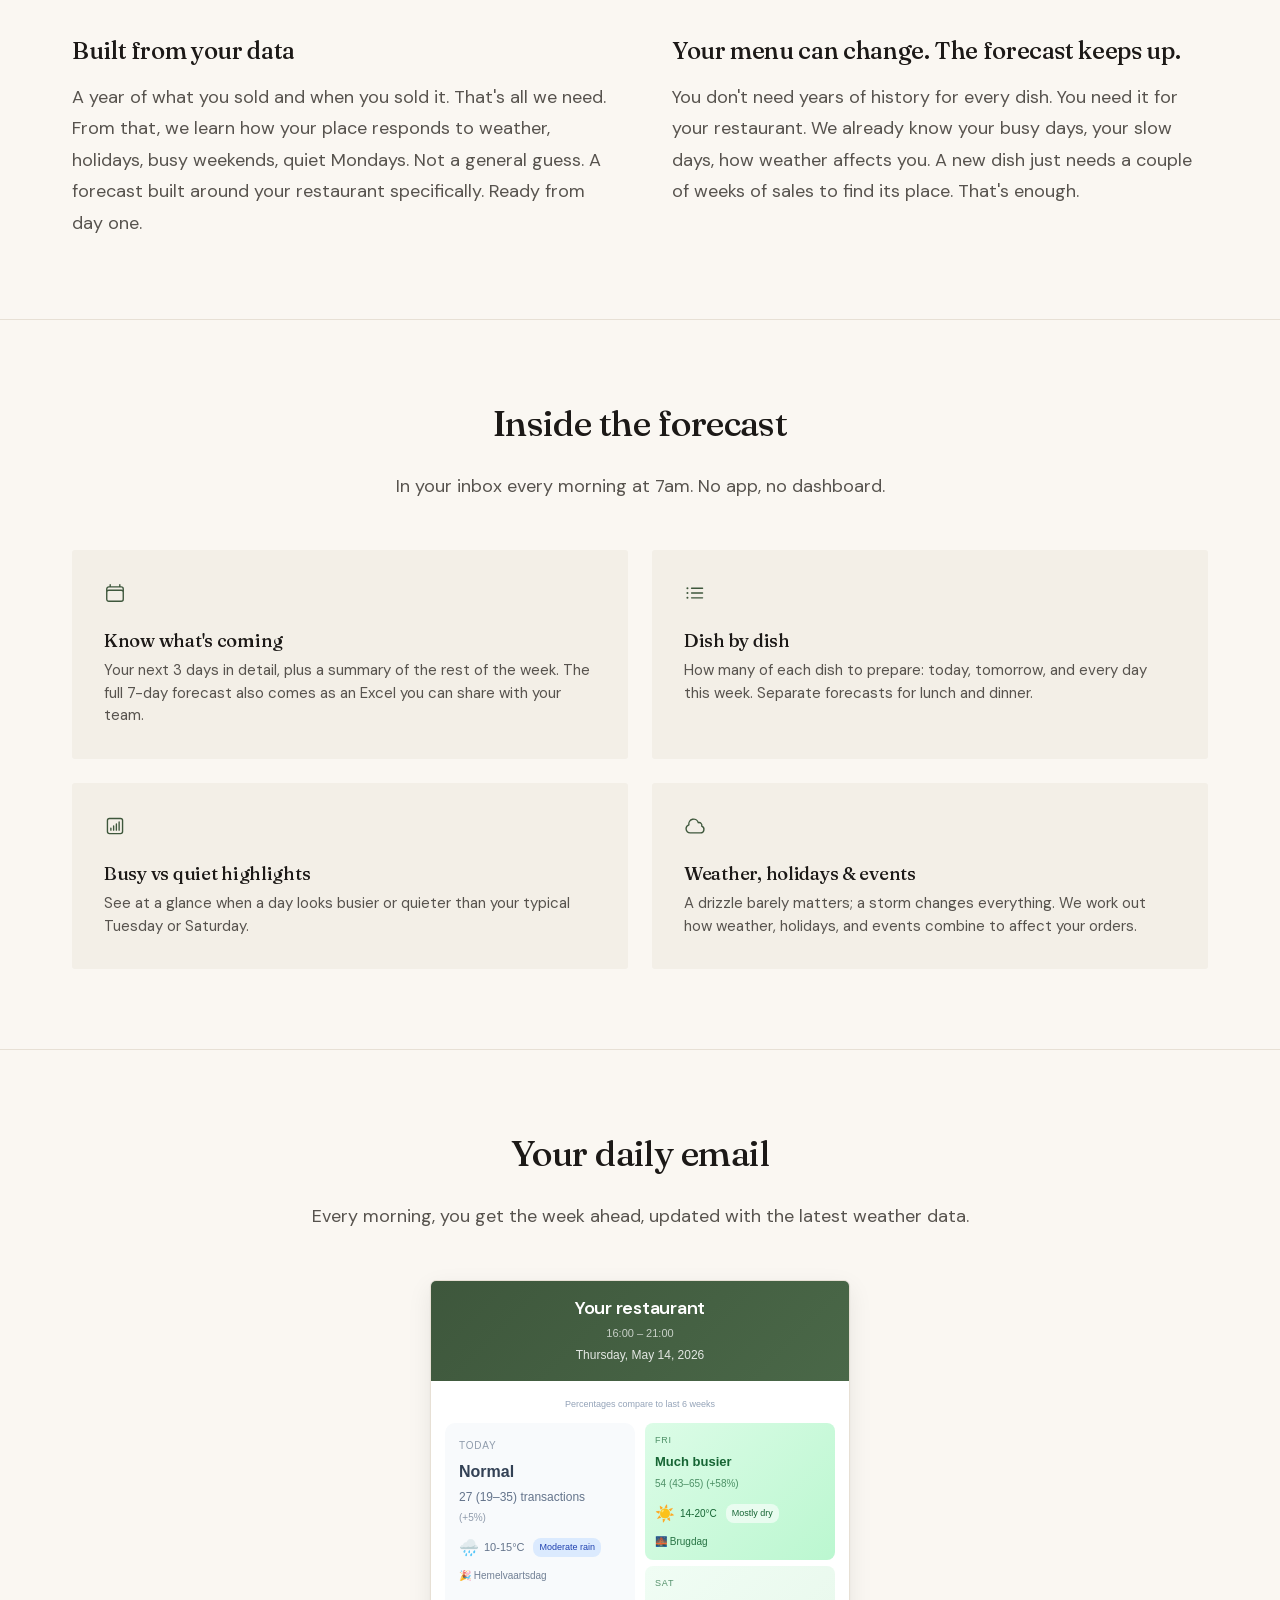
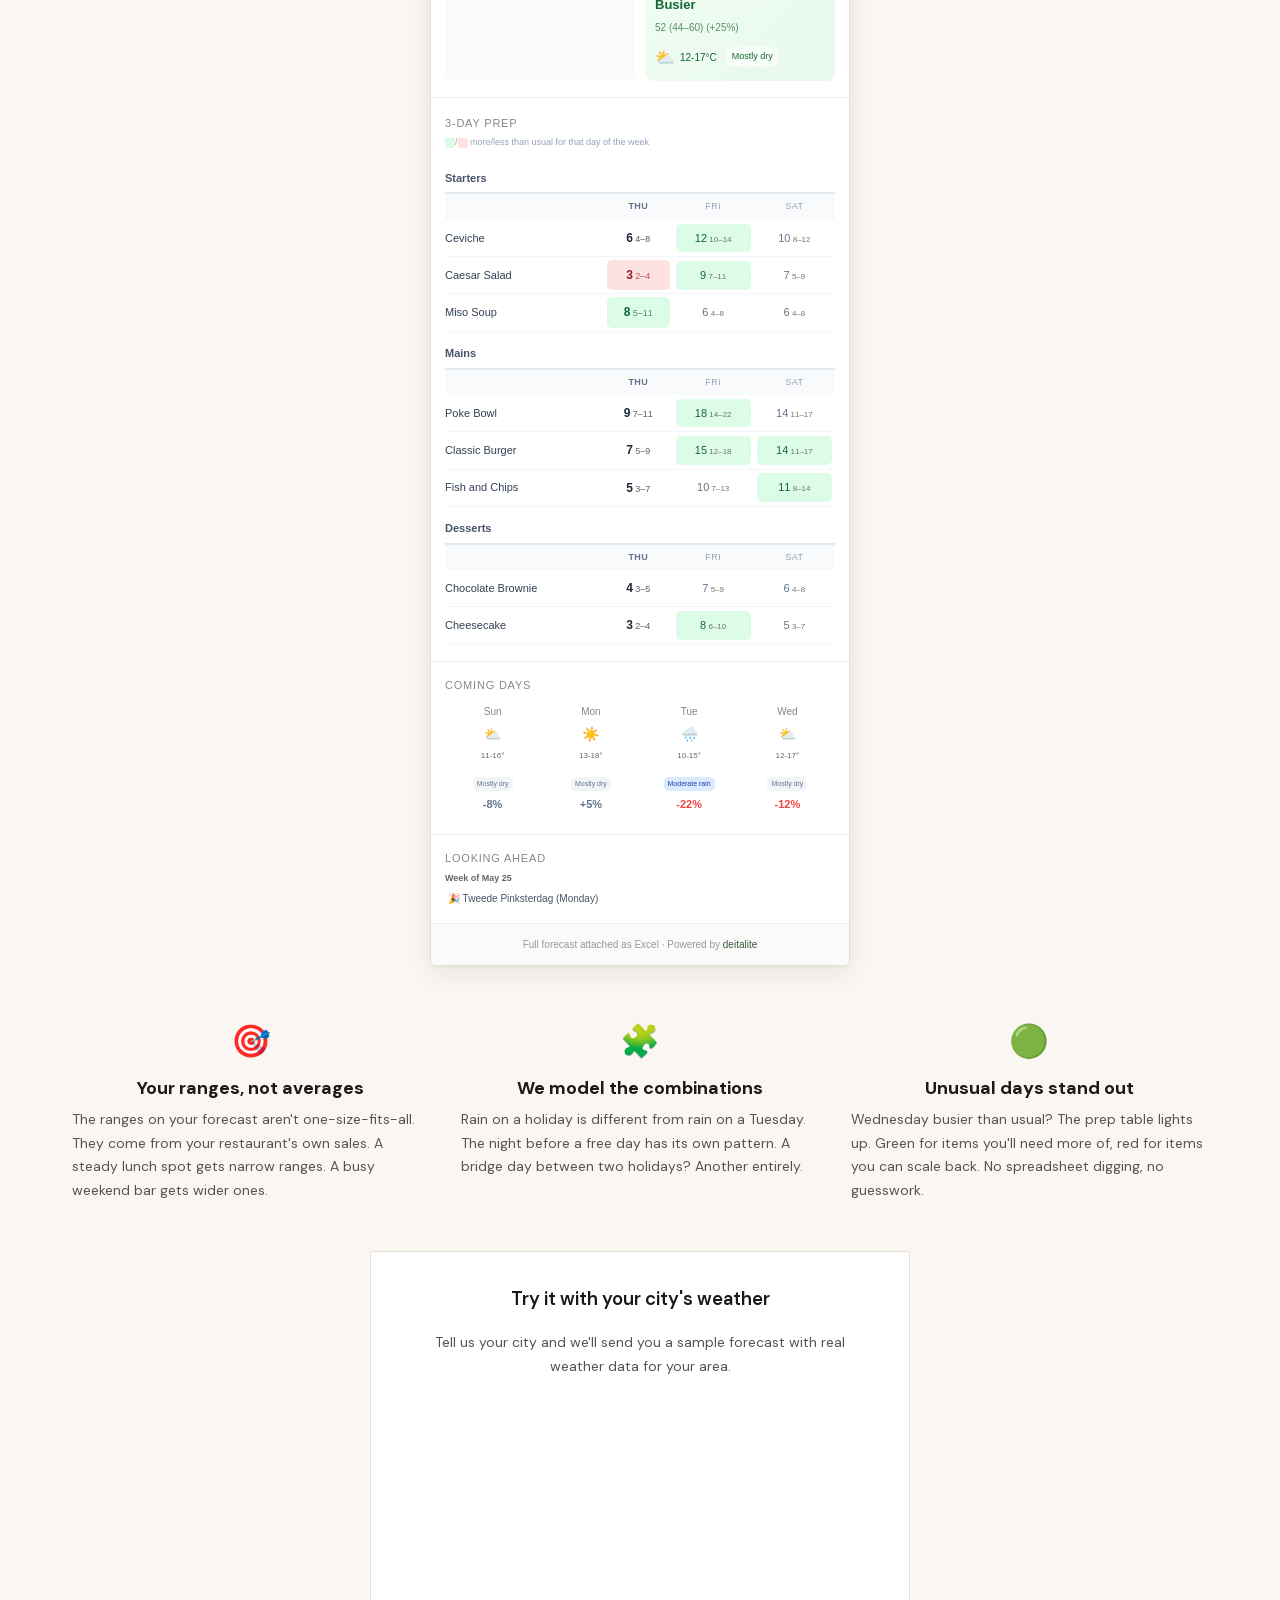
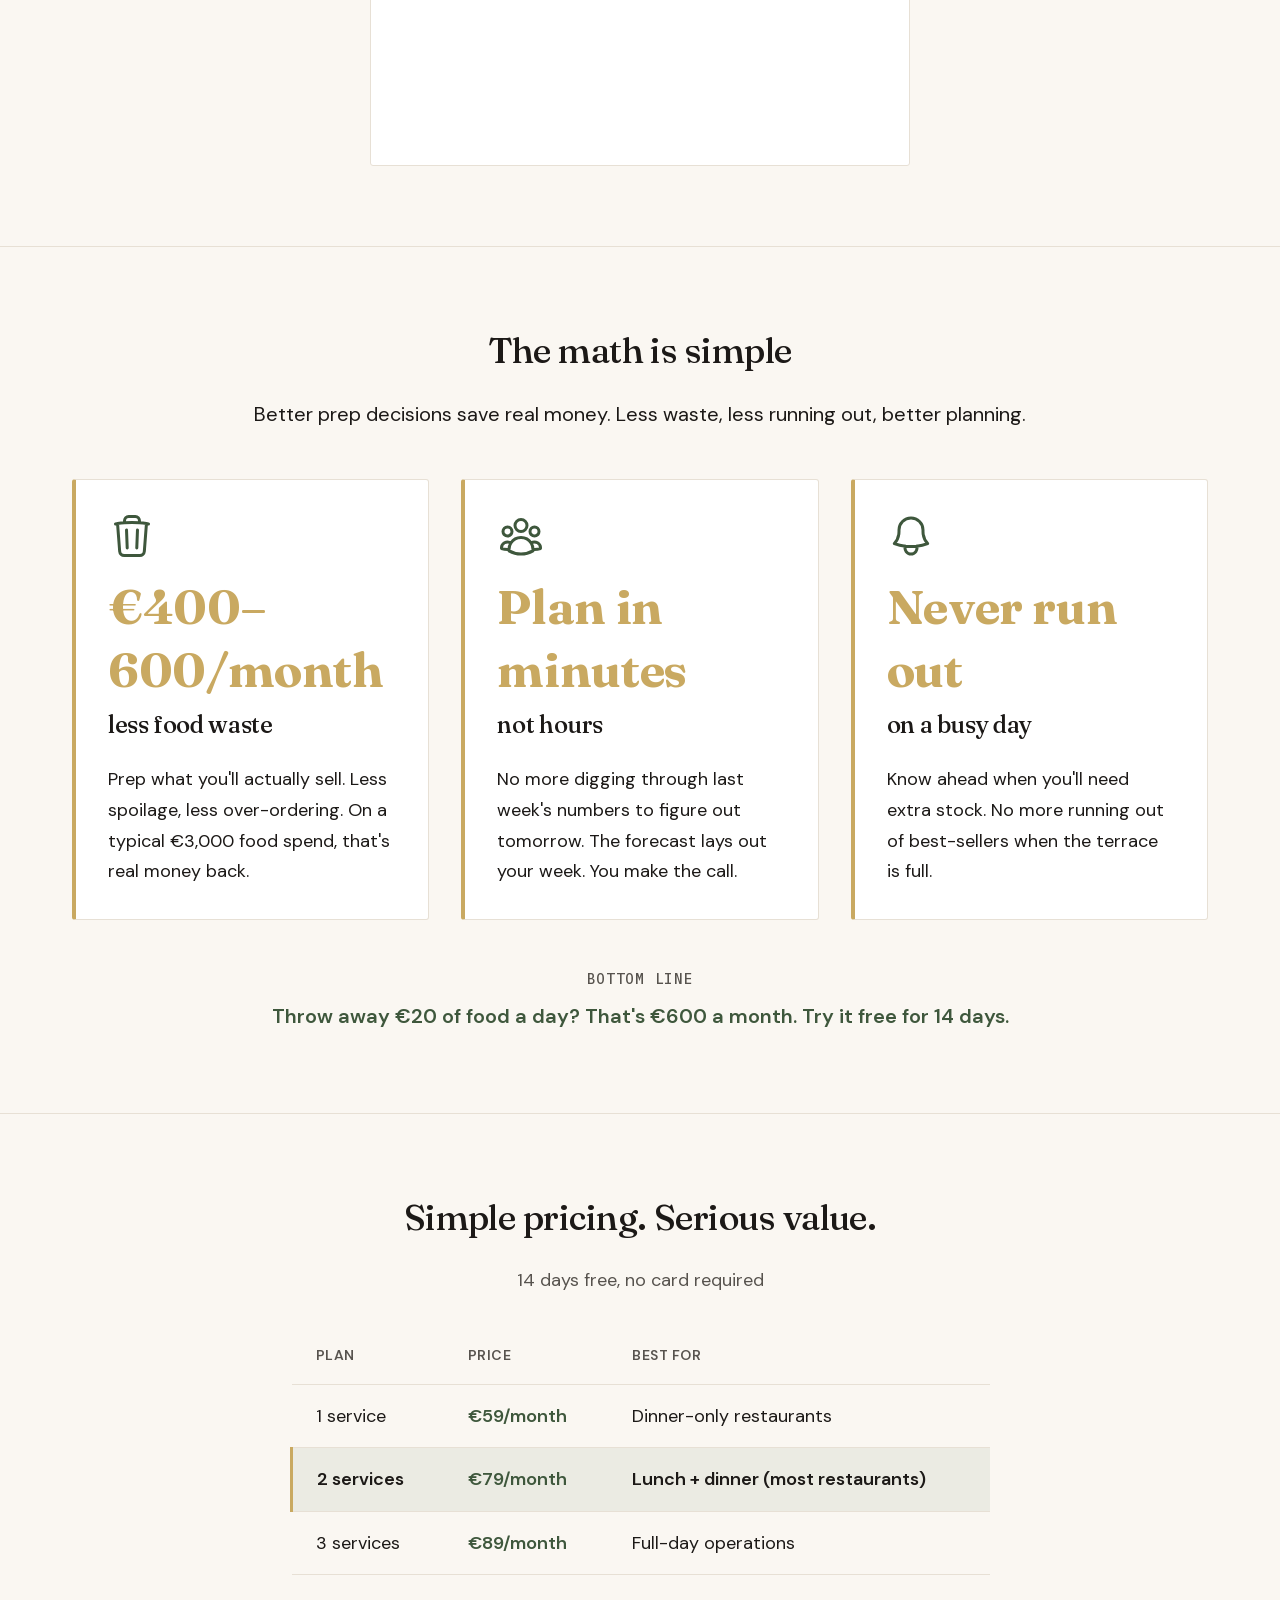
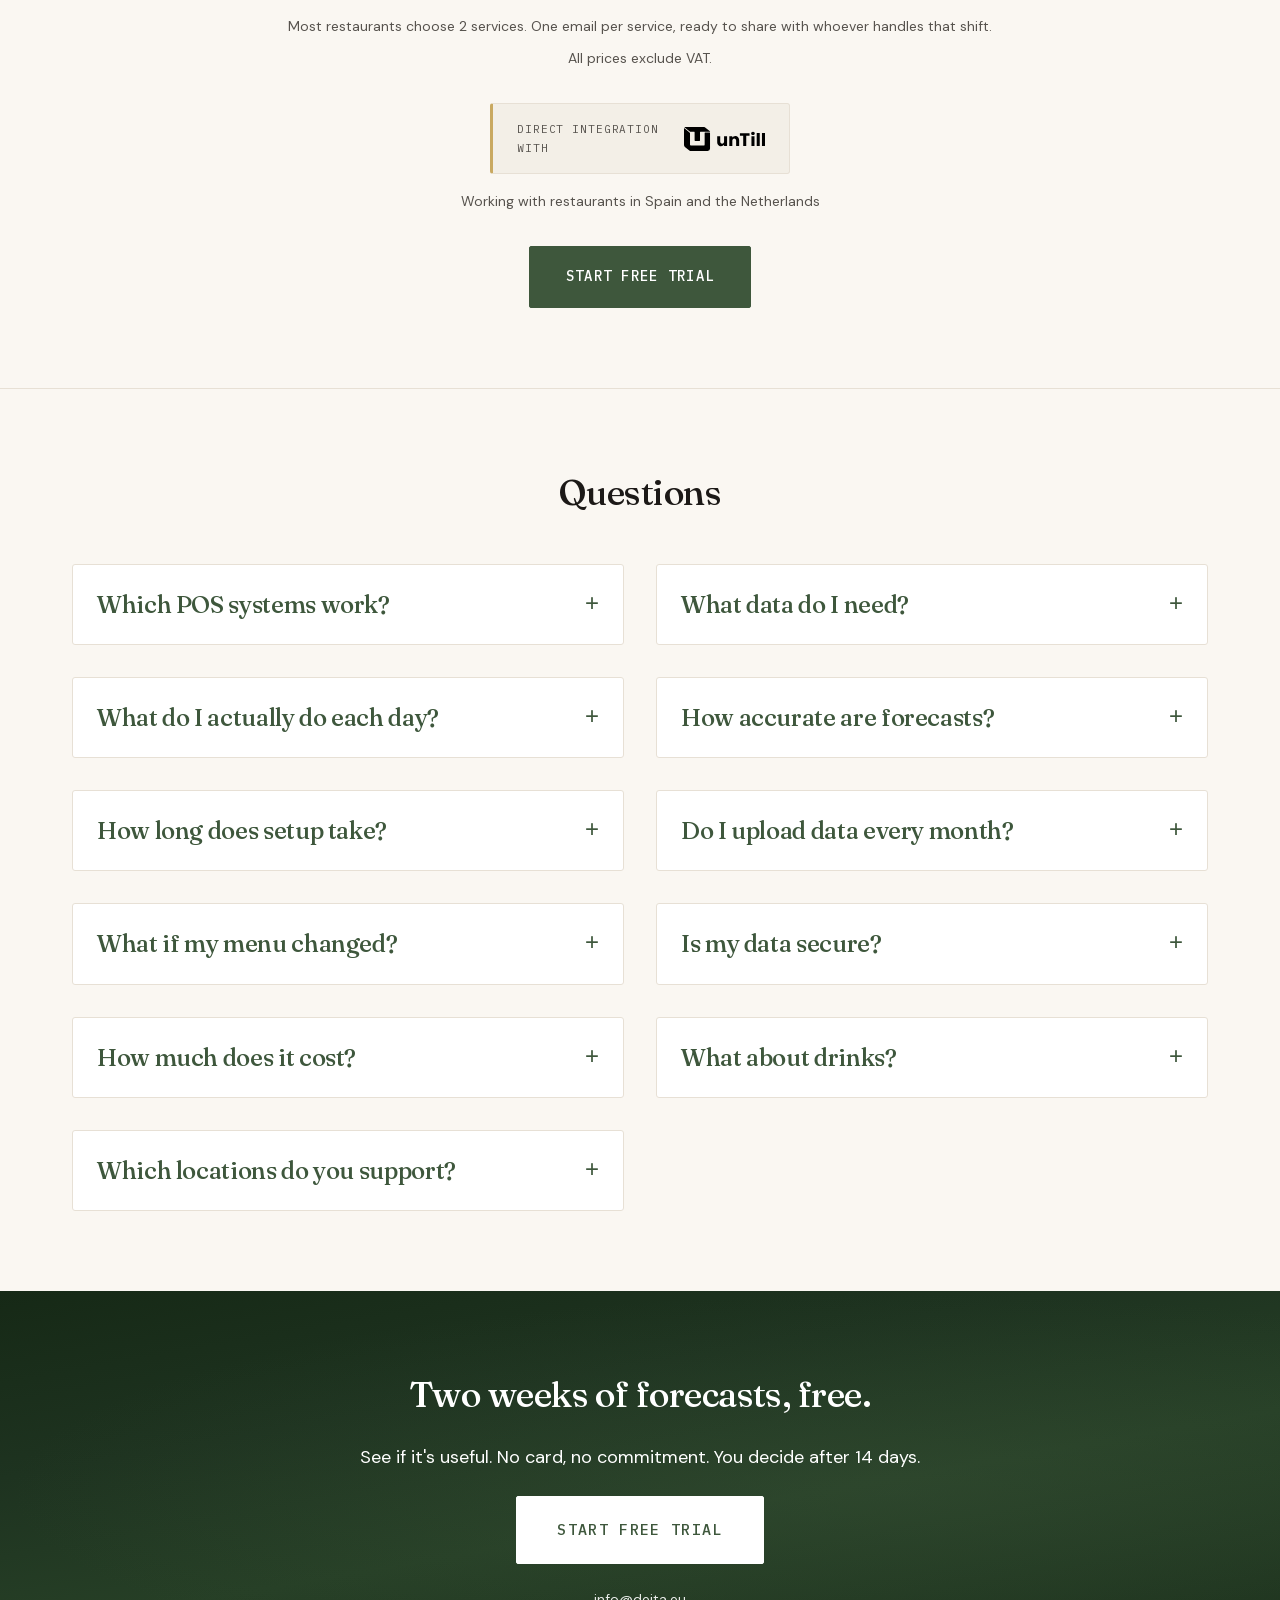
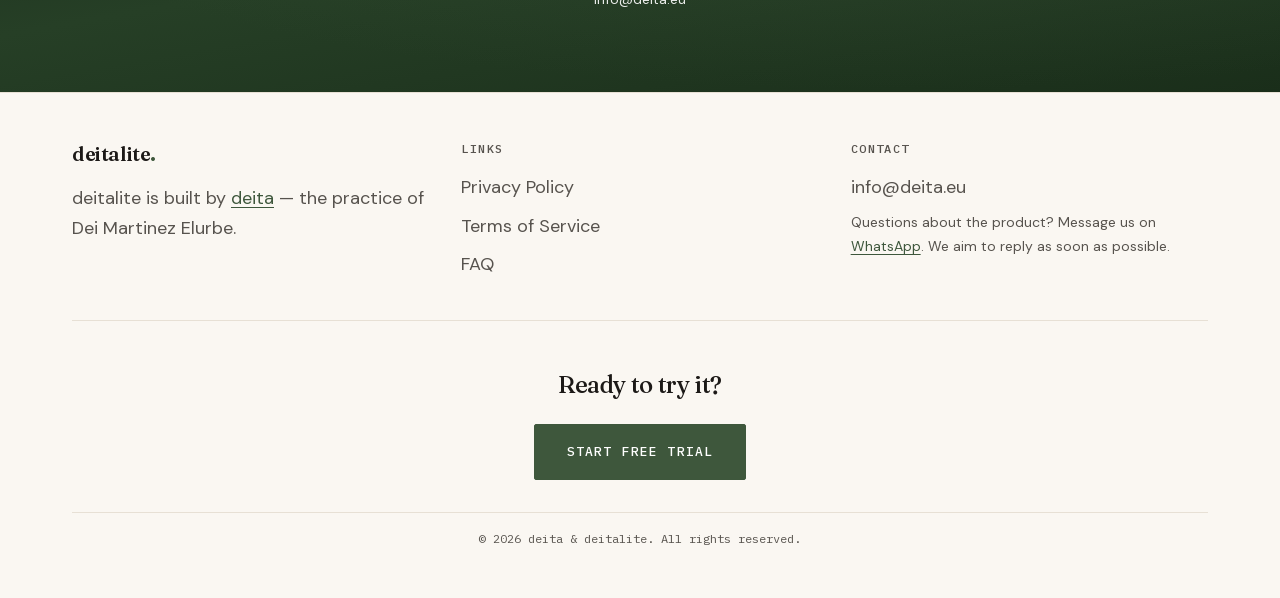
==== commit 49f648f7: "Add GoatCounter analytics to all pages + privacy policy mention Co-Authored-By: Claude Fable 5 <nore" ====
--- a/index.html
+++ b/index.html
@@ -762,5 +762,7 @@
   <script src="js/main.js"></script>
   <script>var d=document,w="https://tally.so/widgets/embed.js";if(d.querySelector('script[src="'+w+'"]')==null){var s=d.createElement("script");s.src=w;s.onload=function(){if(typeof Tally!=="undefined"){Tally.loadEmbeds();}};d.body.appendChild(s);}</script>
   <!-- Cloudflare Web Analytics --><script defer src='https://static.cloudflareinsights.com/beacon.min.js' data-cf-beacon='{"token": "adcffdc99c6c44a7838d795c1246704c"}'></script><!-- End Cloudflare Web Analytics -->
+  <!-- GoatCounter (privacy-friendly analytics) -->
+  <script data-goatcounter="https://deitalite.goatcounter.com/count" async src="https://gc.zgo.at/count.js"></script>
 </body>
 </html>
--- a/css/main.css
+++ b/css/main.css
@@ -1579,7 +1579,7 @@
   text-align: center;
   font-family: var(--font-family-mono);
   font-size: var(--font-size-small);
-  font-weight: 600;
+  font-weight: 500;
   color: var(--color-gray-medium);
   text-transform: uppercase;
   letter-spacing: 0.12em;
@@ -1808,6 +1808,7 @@
 #final-cta .btn-primary {
   background-color: var(--color-white);
   color: var(--color-brand-green);
+  border-color: var(--color-white);
   margin: var(--spacing-md) 0;
 }
 
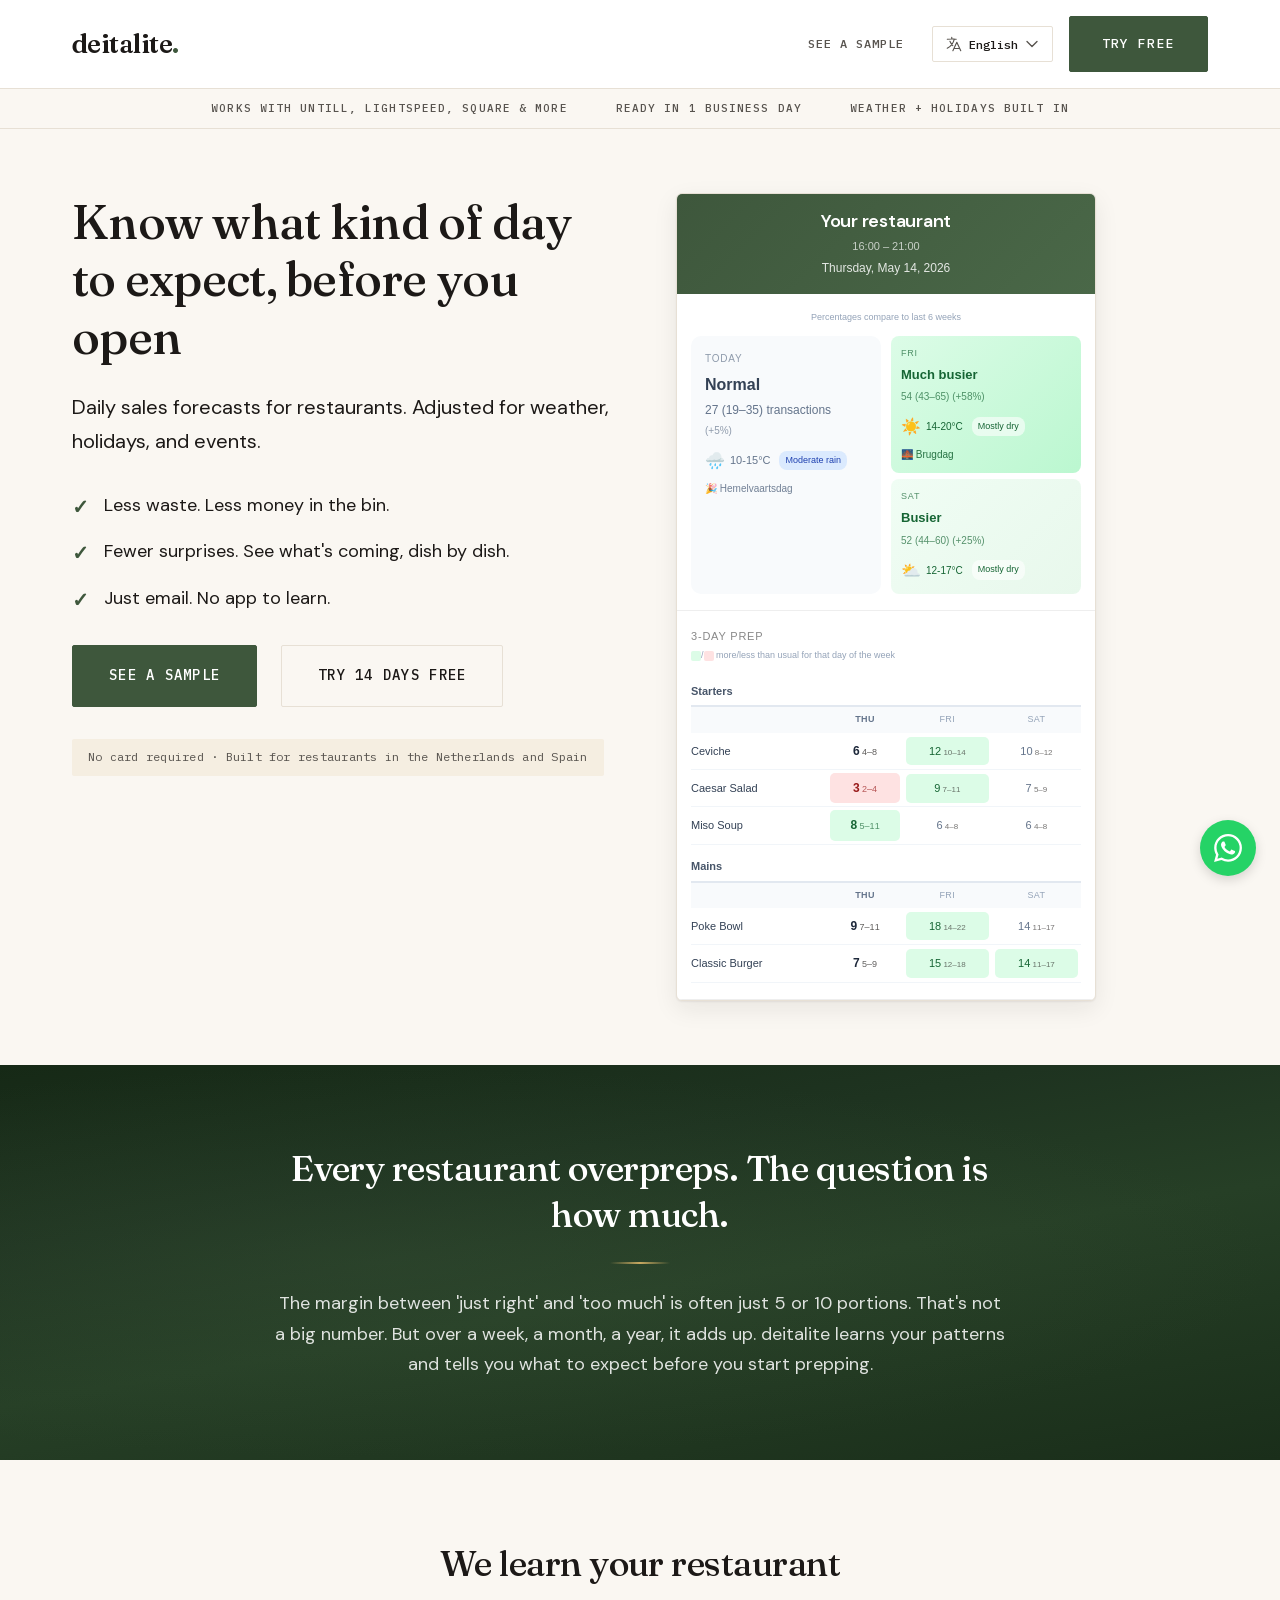
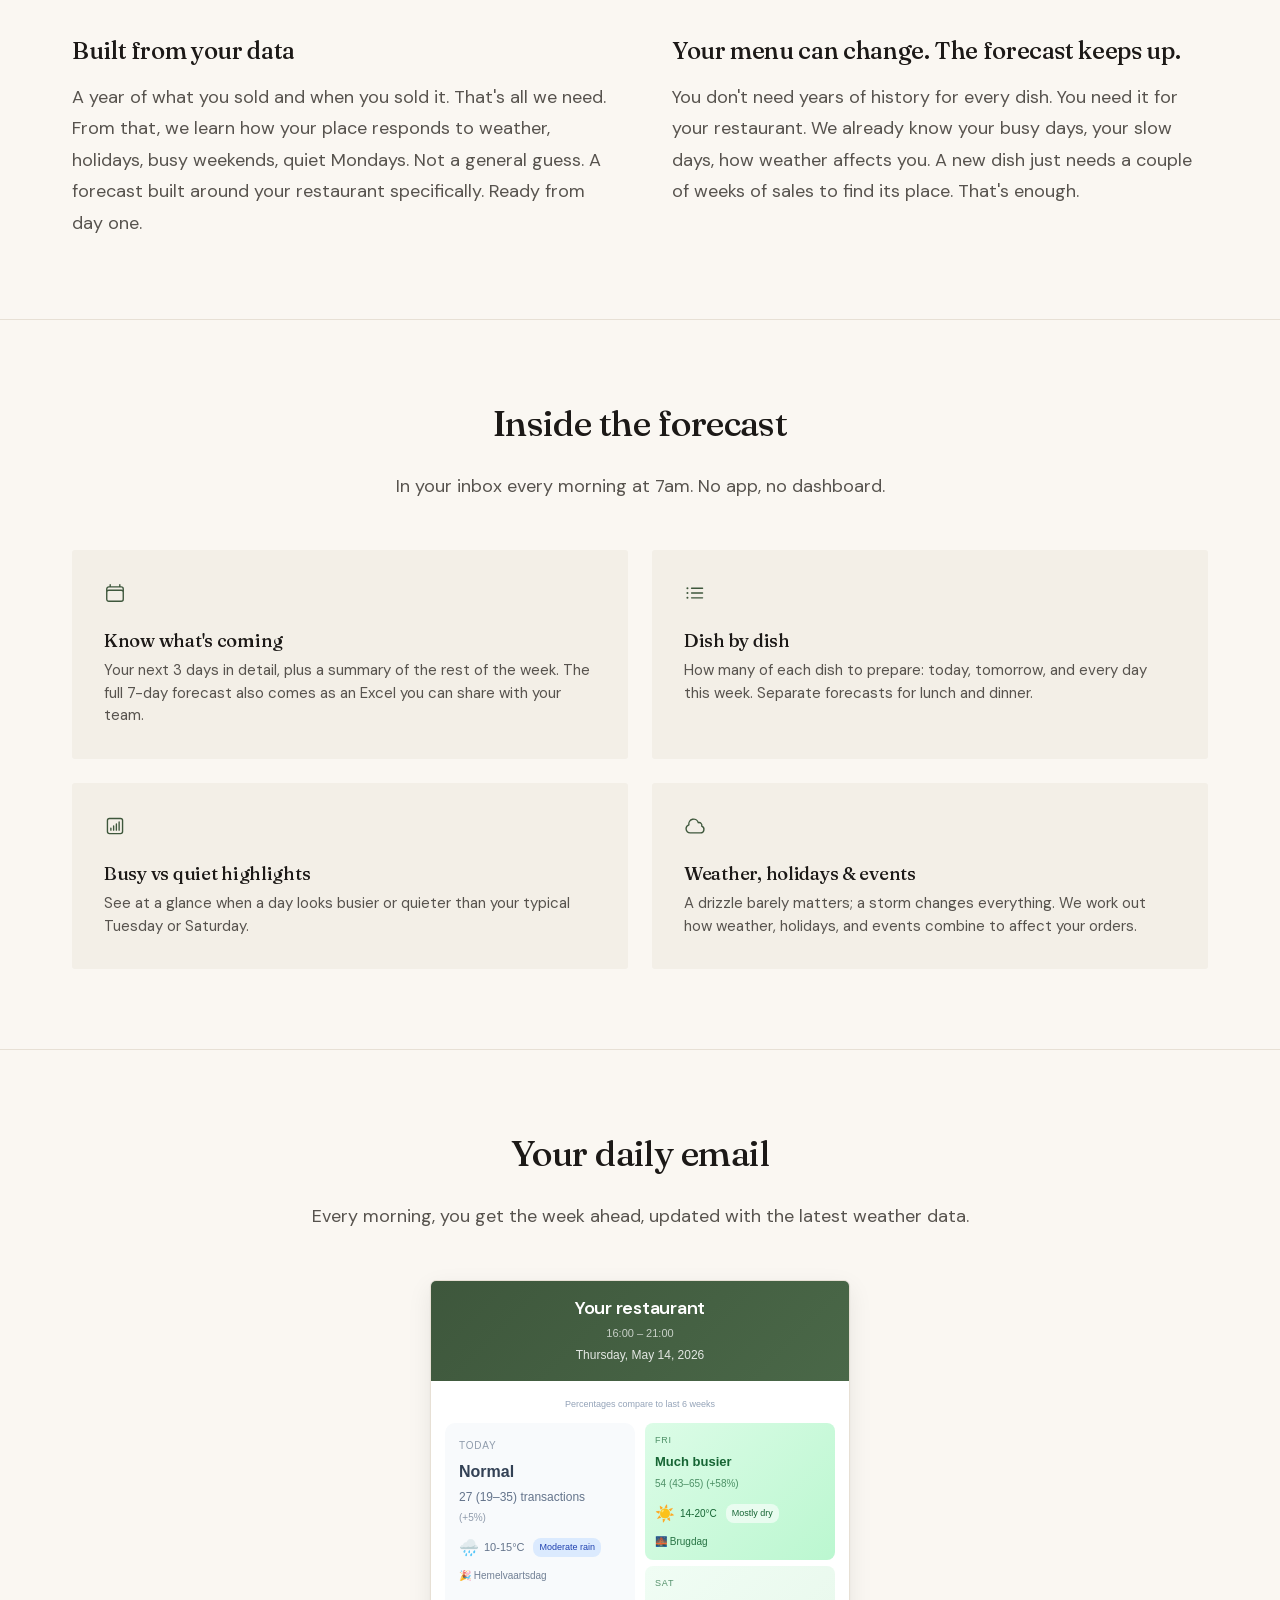
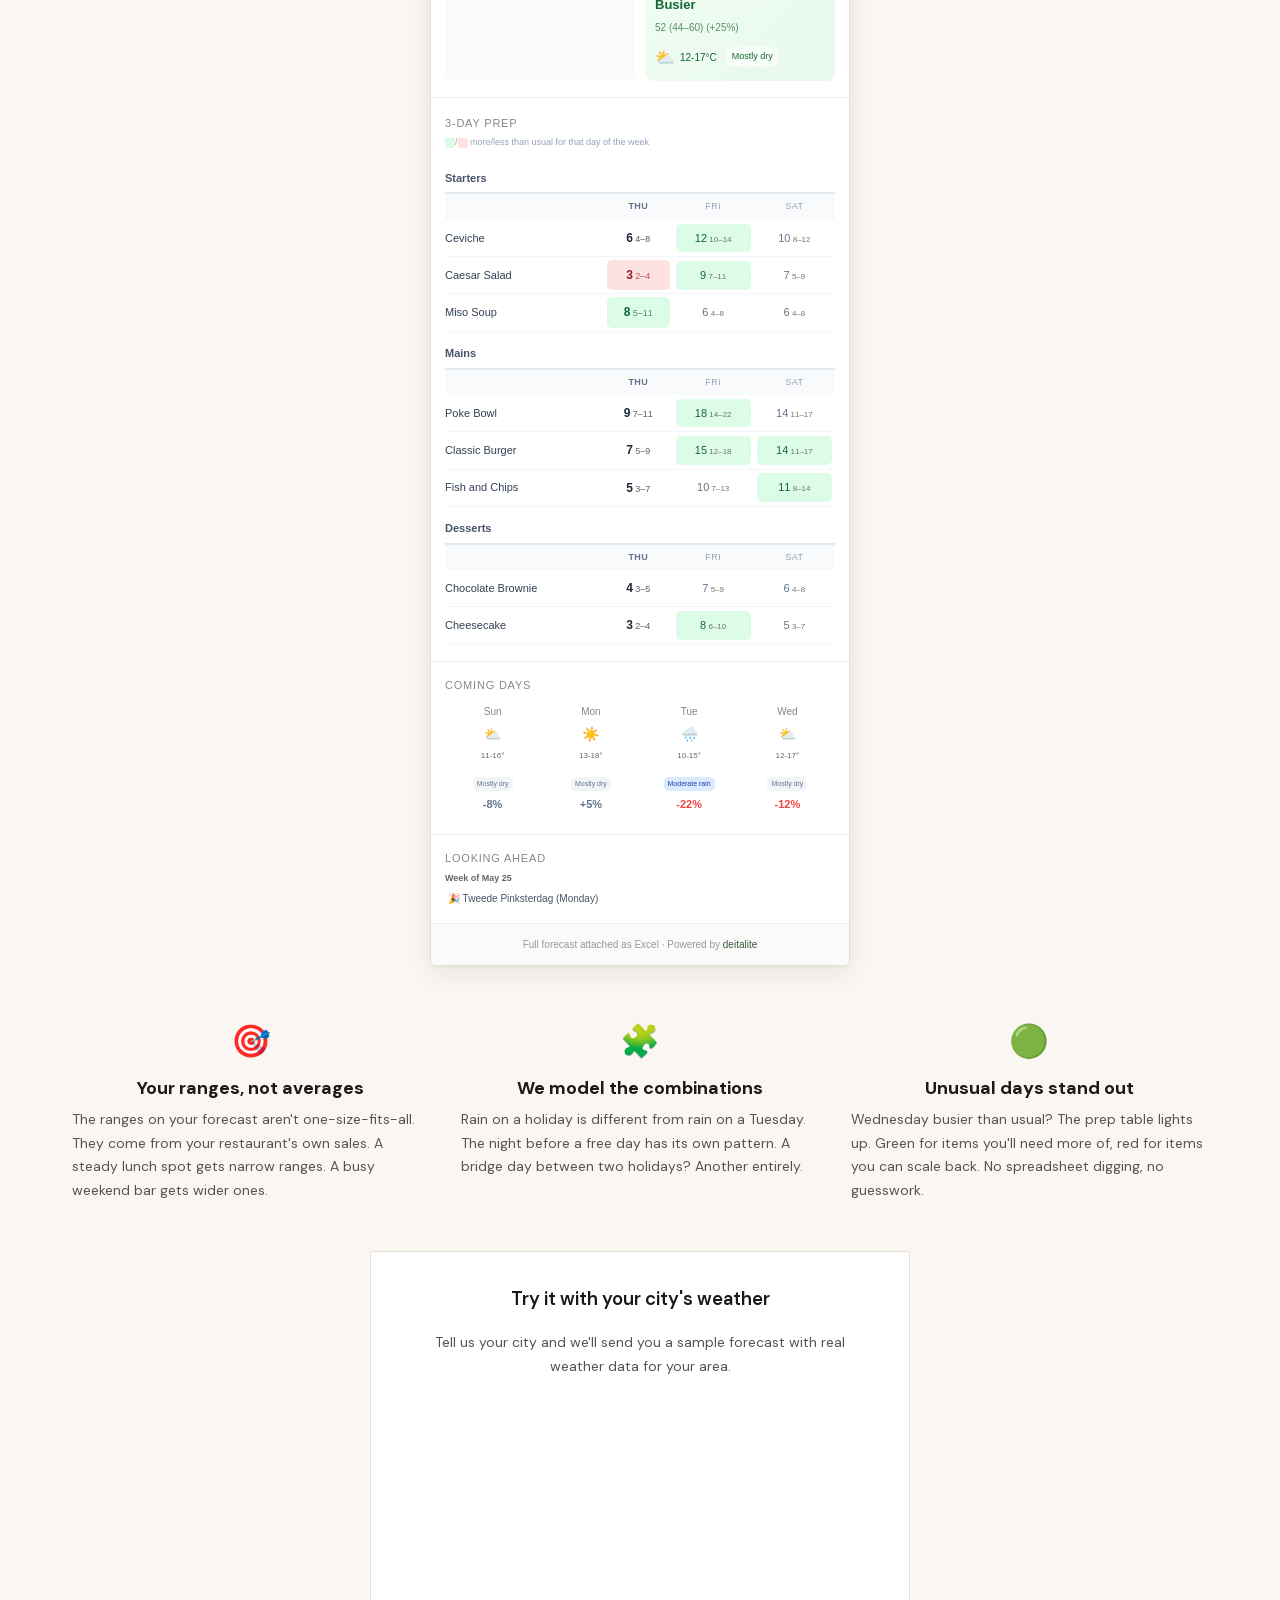
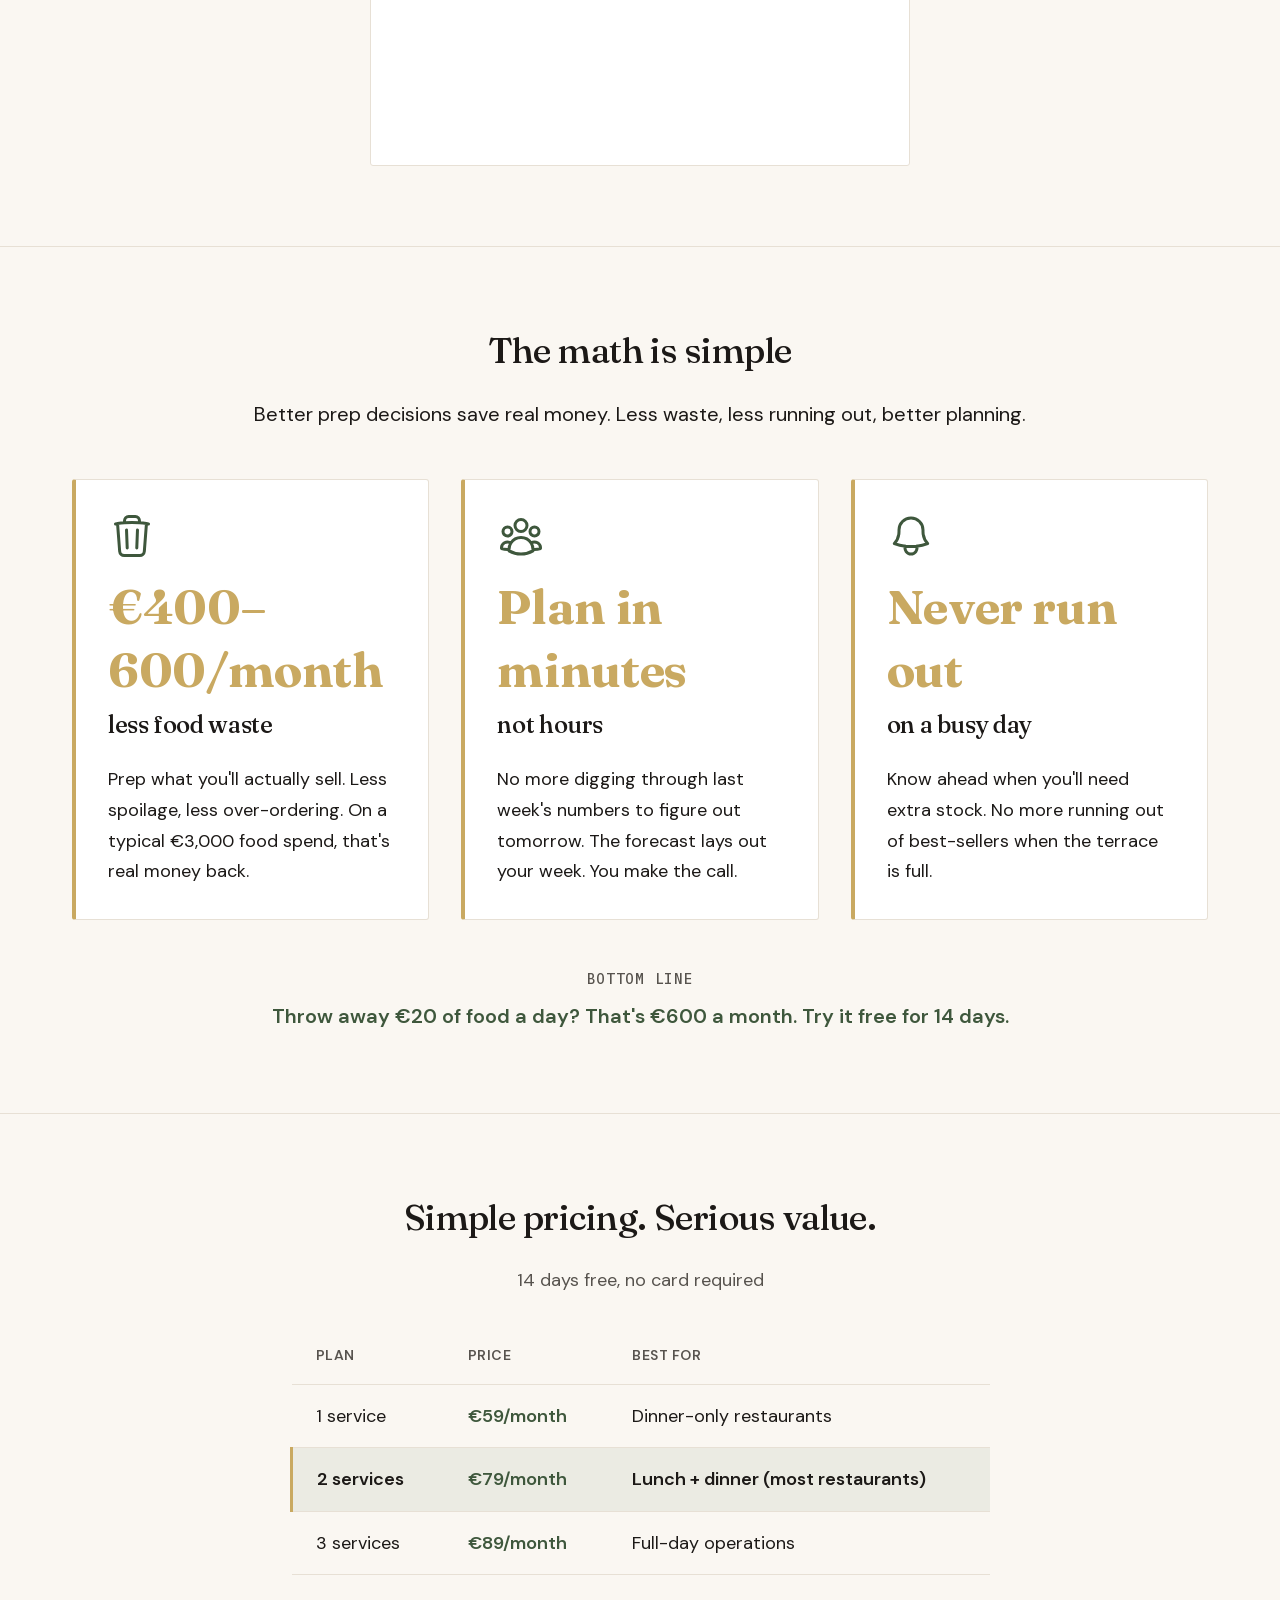
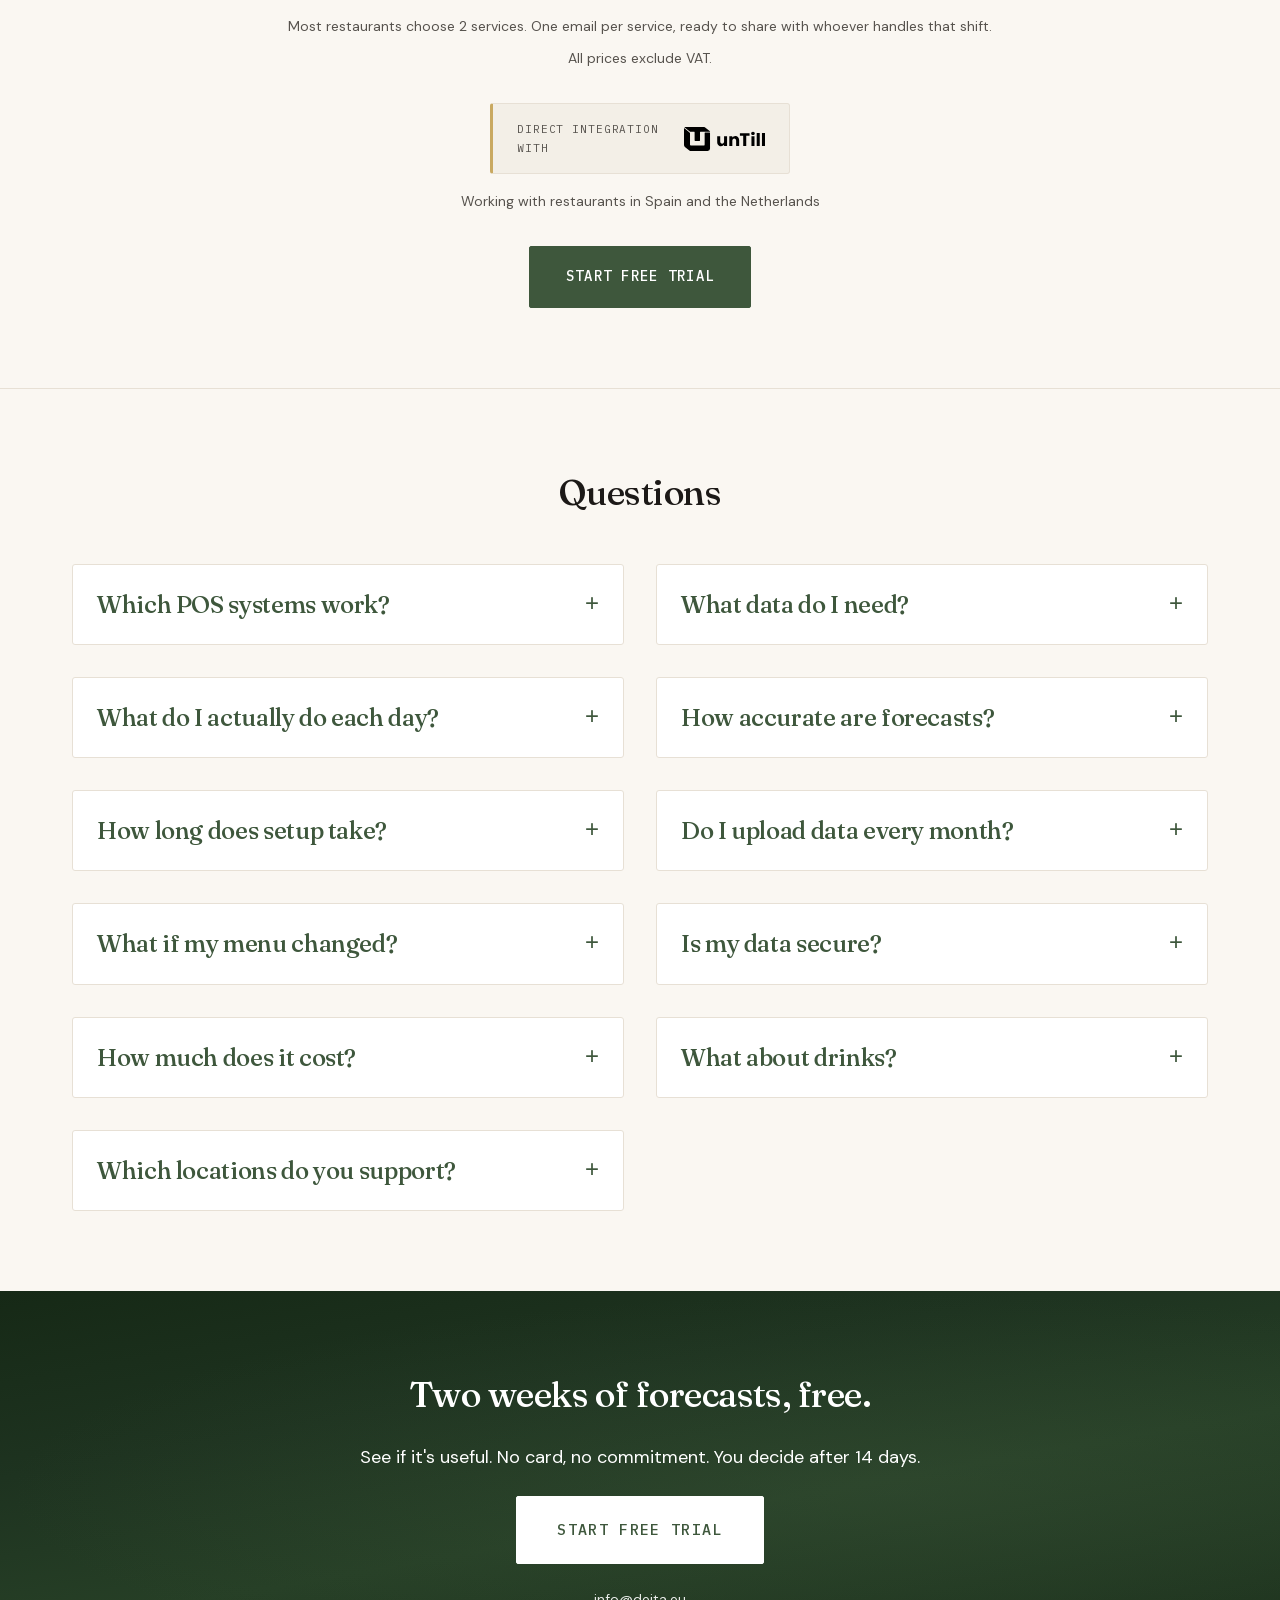
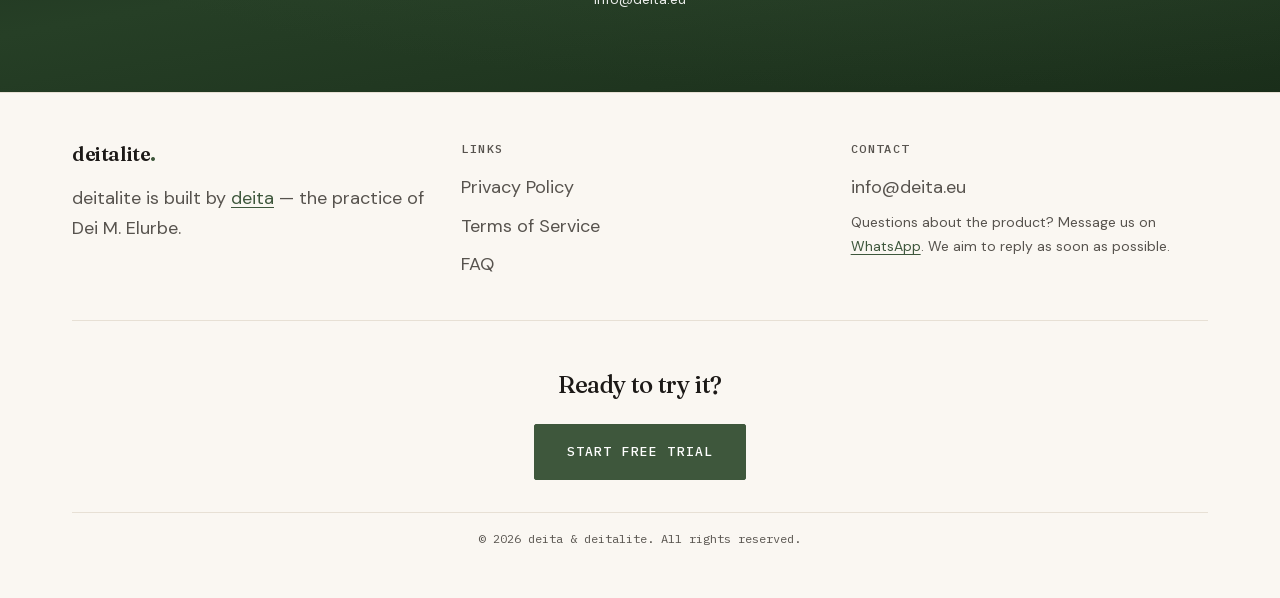
==== commit c7c652bd: "Byline sweep: "Dei Martinez Elurbe" -> "Dei M. Elurbe" (D-011) Ten occurrences: EN footer tagline (i" ====
--- a/index.html
+++ b/index.html
@@ -23,12 +23,6 @@
   <!-- Styles -->
   <link rel="stylesheet" href="css/main.css">
 
-  <!-- Privacy-friendly analytics by Plausible -->
-  <script async src="https://plausible.io/js/pa-65TSuSNlhsvQWSmN3Vd-s.js"></script>
-  <script>
-    window.plausible=window.plausible||function(){(plausible.q=plausible.q||[]).push(arguments)},plausible.init=plausible.init||function(i){plausible.o=i||{}};
-    plausible.init()
-  </script>
 
   <!-- Schema Markup -->
   <script type="application/ld+json">
@@ -725,7 +719,7 @@
       <div class="footer-grid">
         <div class="footer-col">
           <h4 class="footer-wordmark">deitalite</h4>
-          <p data-i18n="footer.tagline">deitalite is built by <a href="https://deita.eu" target="_blank" rel="noopener">deita</a> — the practice of Dei Martinez Elurbe.</p>
+          <p data-i18n="footer.tagline">deitalite is built by <a href="https://deita.eu" target="_blank" rel="noopener">deita</a> — the practice of Dei M. Elurbe.</p>
         </div>
         <div class="footer-col">
           <h4 data-i18n="footer.links">Links</h4>
@@ -761,7 +755,6 @@
   <script src="js/i18n.js"></script>
   <script src="js/main.js"></script>
   <script>var d=document,w="https://tally.so/widgets/embed.js";if(d.querySelector('script[src="'+w+'"]')==null){var s=d.createElement("script");s.src=w;s.onload=function(){if(typeof Tally!=="undefined"){Tally.loadEmbeds();}};d.body.appendChild(s);}</script>
-  <!-- Cloudflare Web Analytics --><script defer src='https://static.cloudflareinsights.com/beacon.min.js' data-cf-beacon='{"token": "adcffdc99c6c44a7838d795c1246704c"}'></script><!-- End Cloudflare Web Analytics -->
   <!-- GoatCounter (privacy-friendly analytics) -->
   <script data-goatcounter="https://deitalite.goatcounter.com/count" async src="https://gc.zgo.at/count.js"></script>
 </body>
